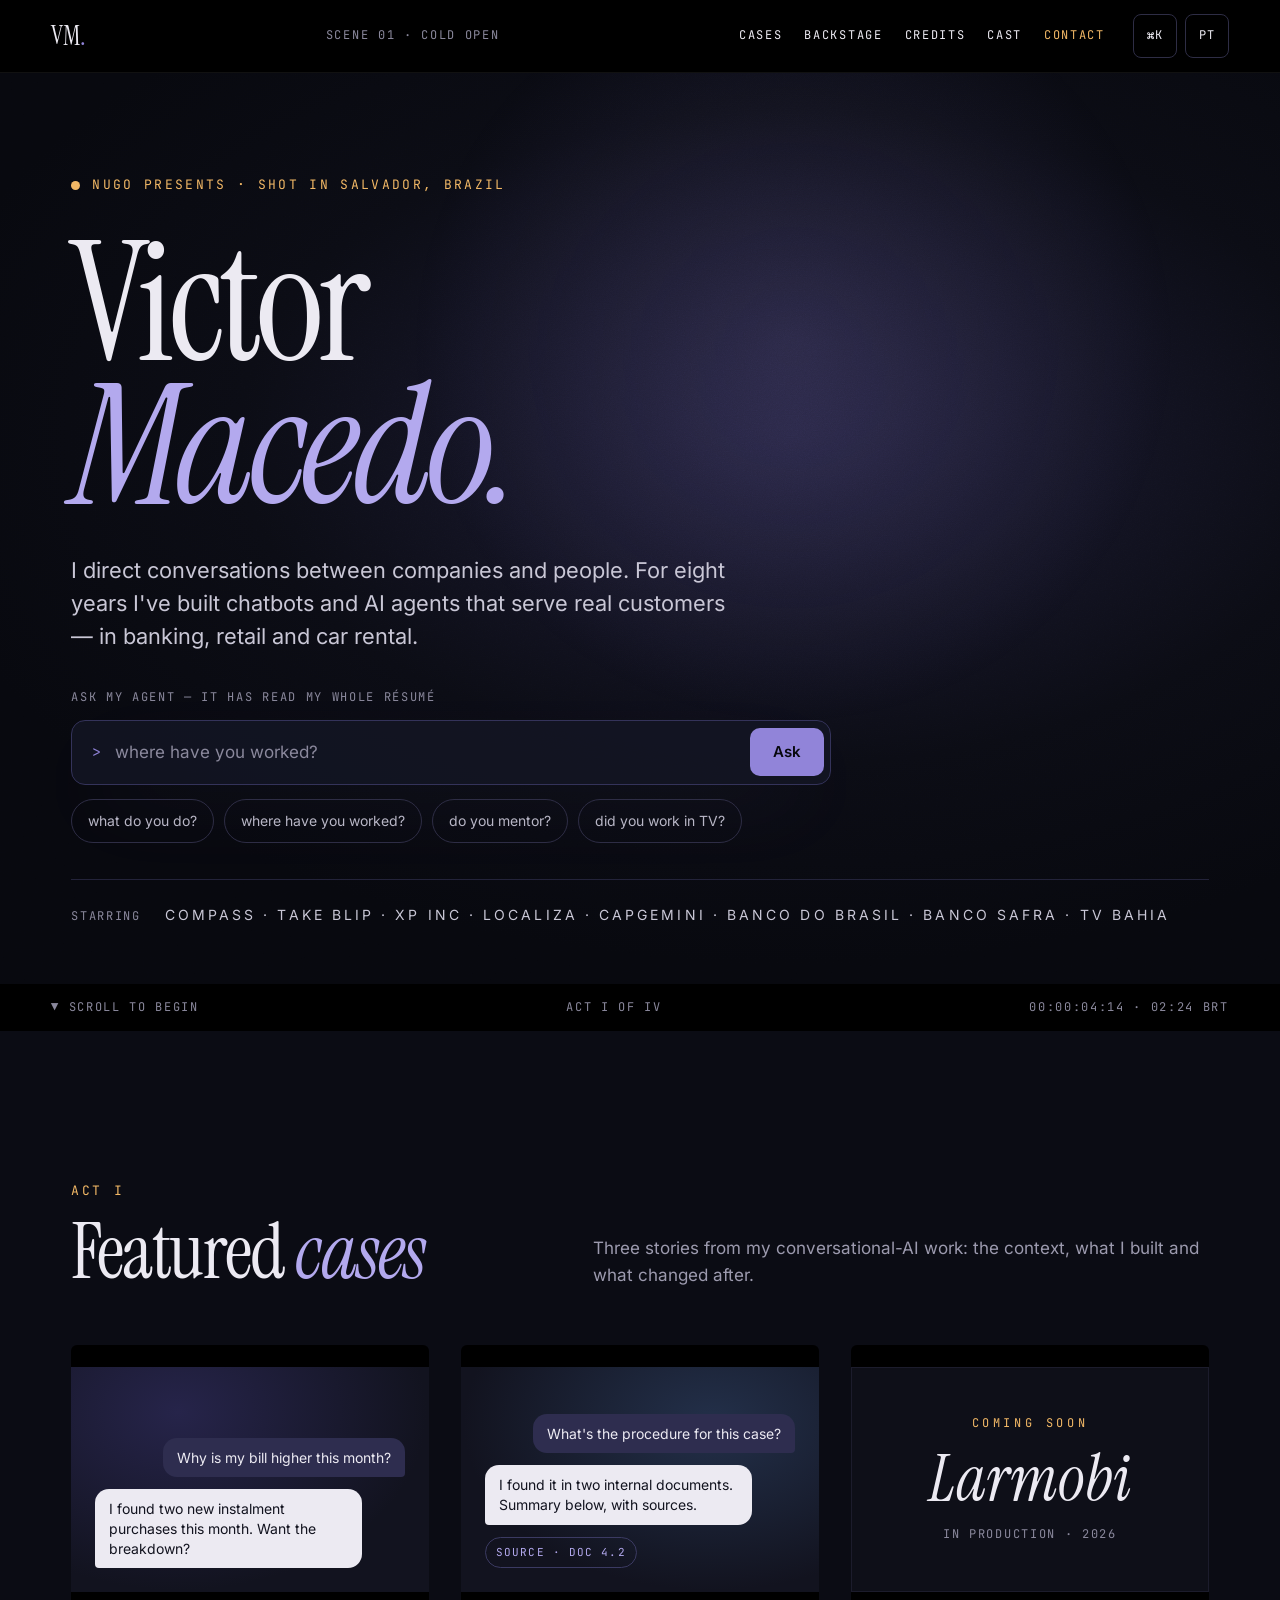
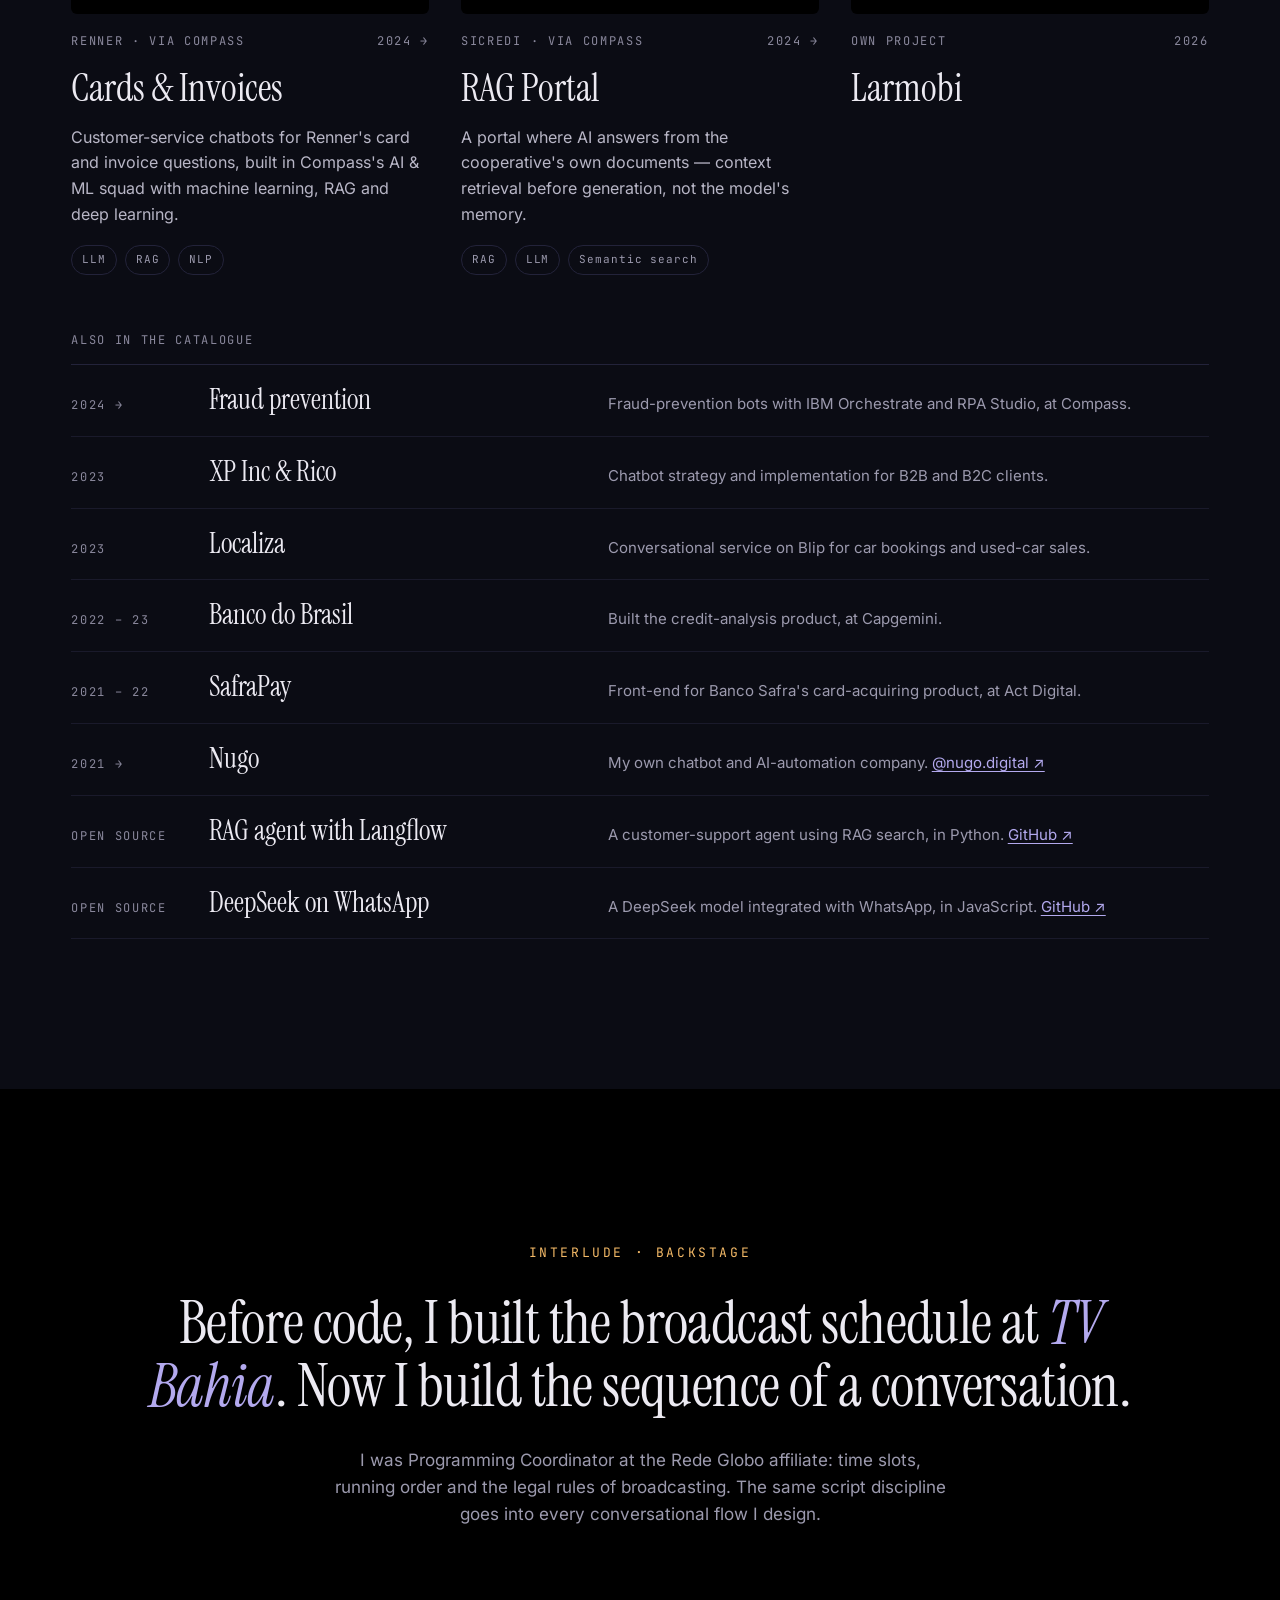
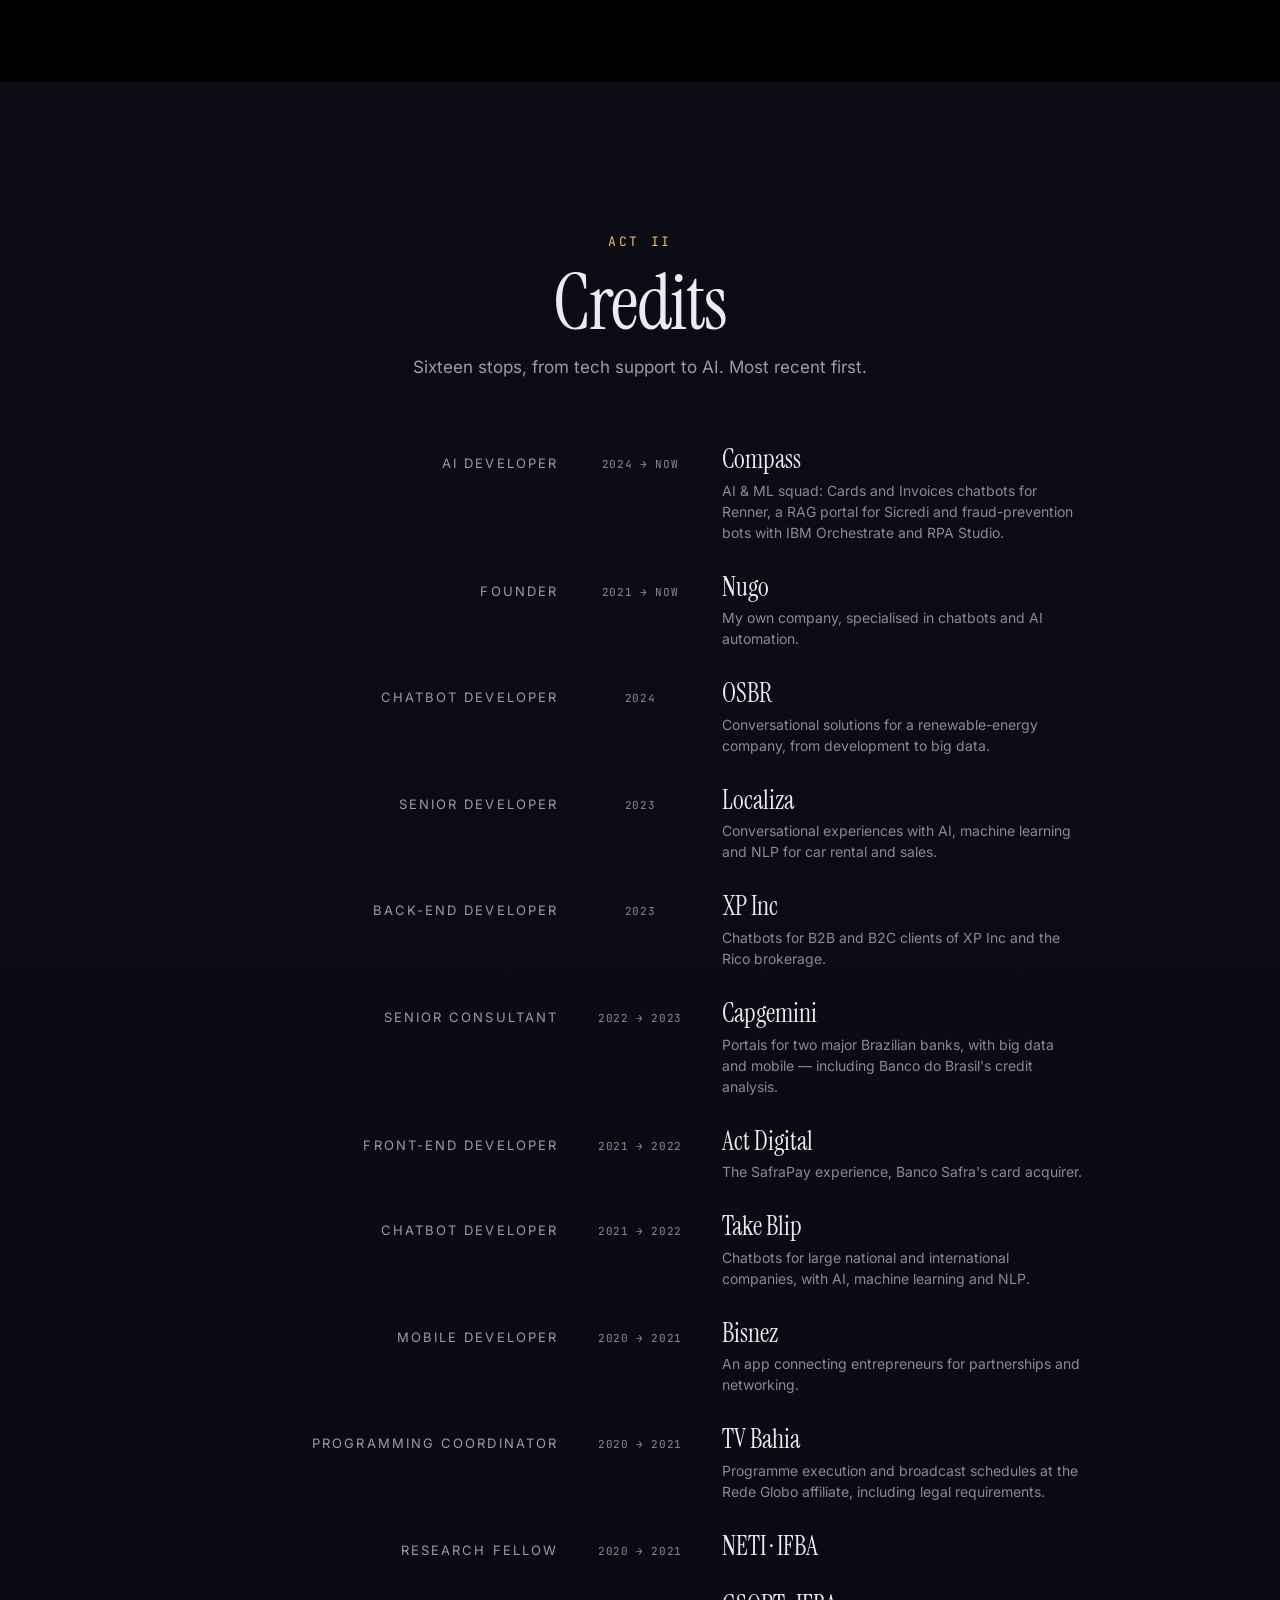
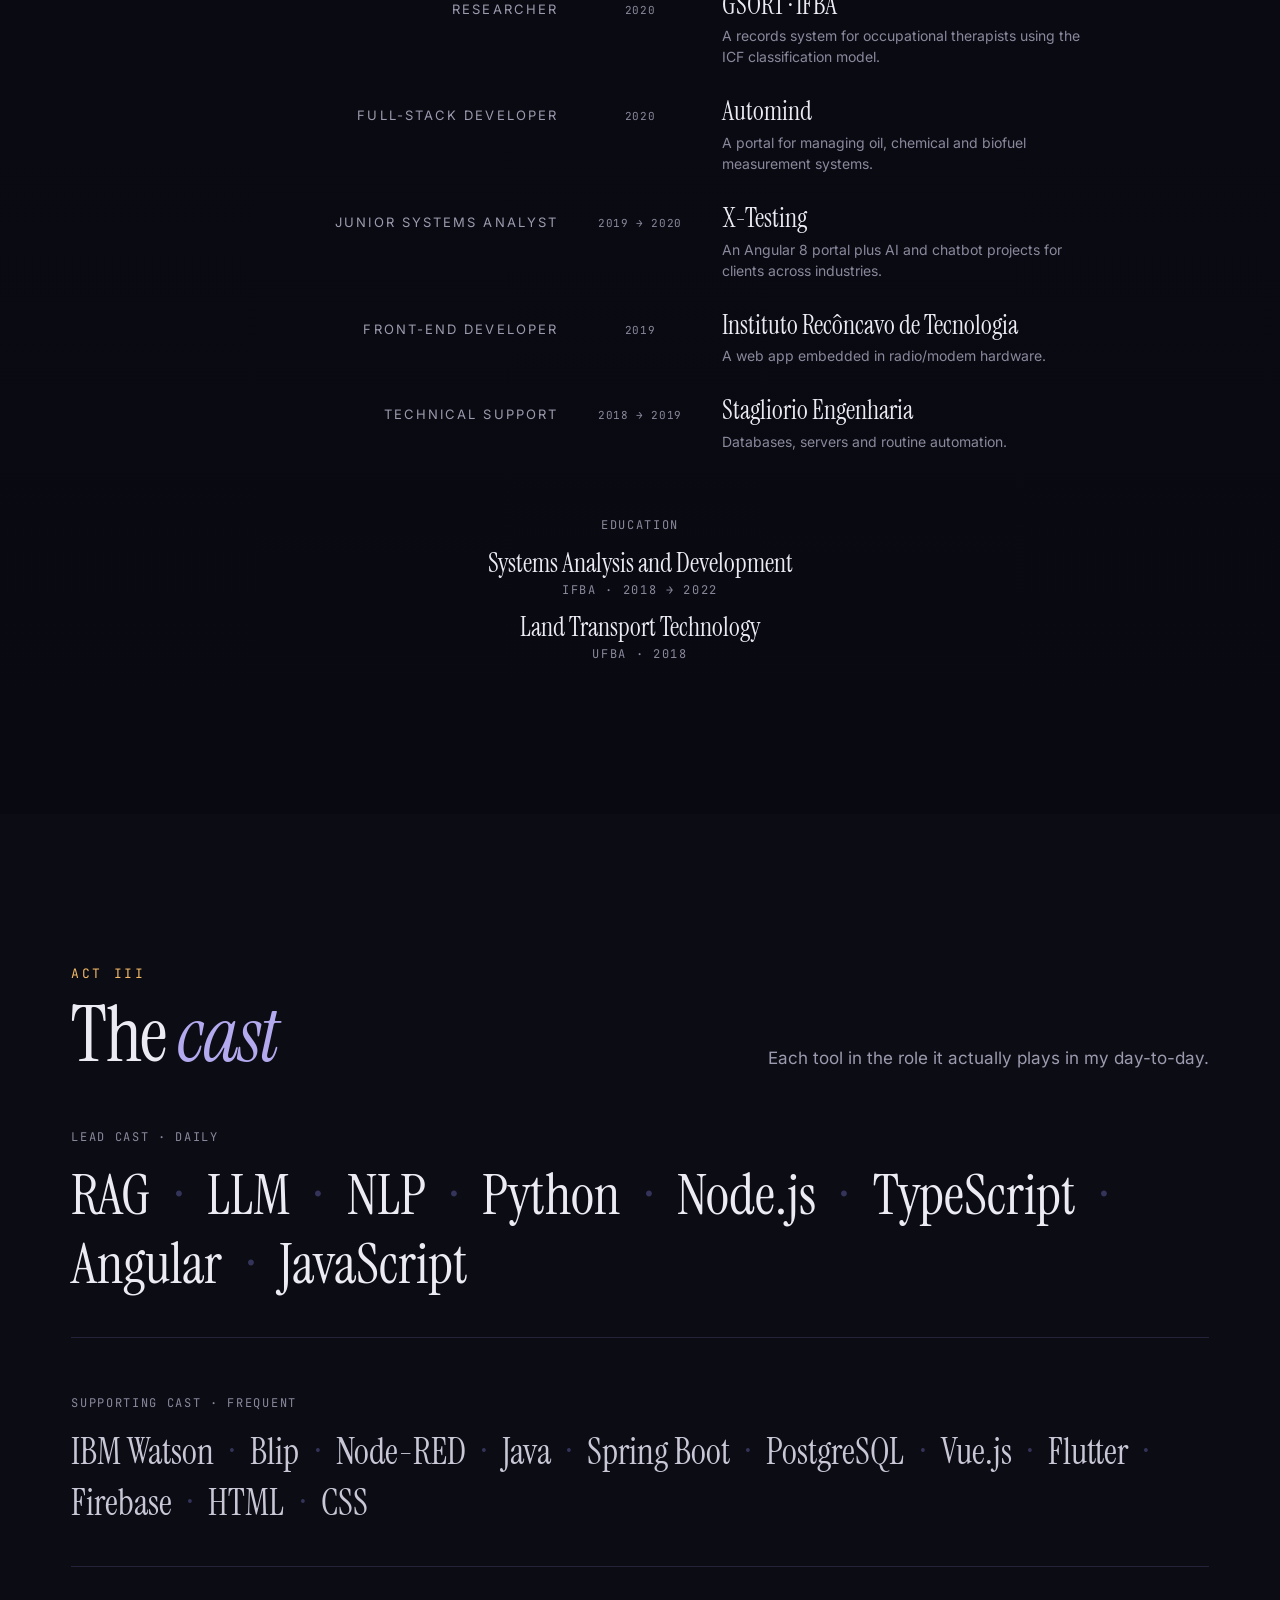
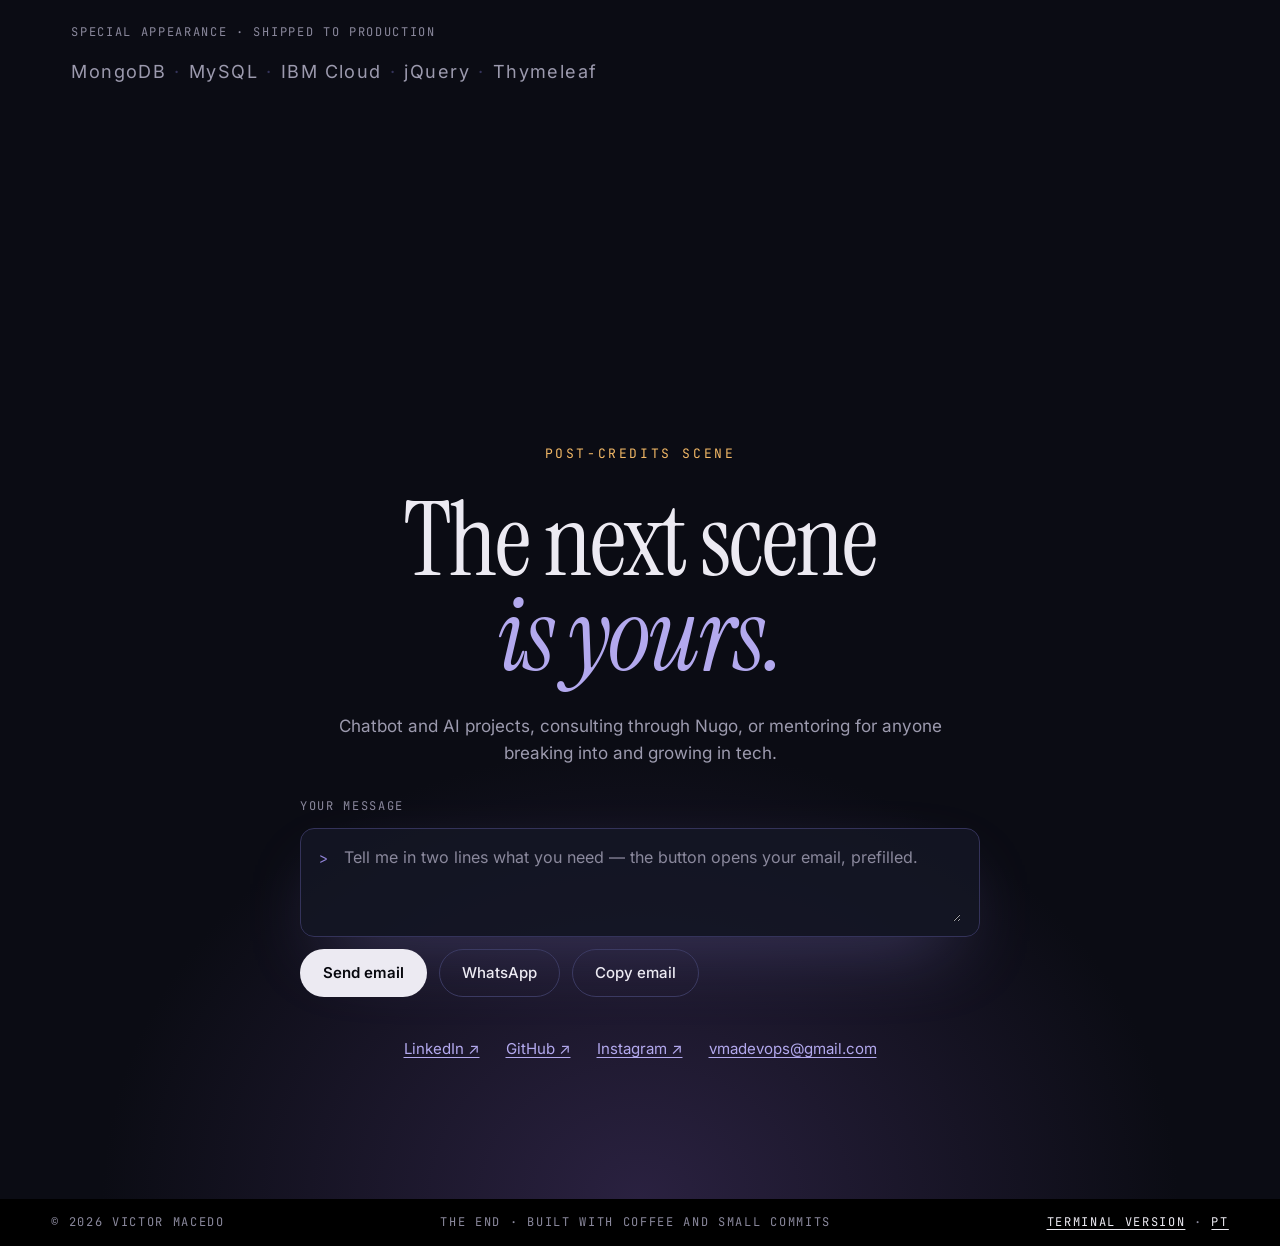
==== en/index.html @ 07b3a402 "Nova versão do site: portfólio cinematográfico PT/EN, agente e modo terminal Substitui o export empa" ====
<!doctype html>
<html lang="en" class="no-js">
<head>
<meta charset="utf-8">
<meta name="viewport" content="width=device-width, initial-scale=1, viewport-fit=cover">
<title>Victor Macedo — Conversational AI Engineer</title>
<meta name="description" content="Victor Macedo has spent eight years building chatbots and AI agents for customer service — Compass, Take Blip, XP Inc, Localiza. Cases, career, stack and contact.">
<meta name="author" content="Victor Macedo">
<meta name="theme-color" content="#0B0C14">
<meta name="color-scheme" content="dark">

<link rel="canonical" href="https://victormdev.github.io/en/">
<link rel="alternate" hreflang="en" href="https://victormdev.github.io/en/">
<link rel="alternate" hreflang="pt-BR" href="https://victormdev.github.io/">
<link rel="alternate" hreflang="x-default" href="https://victormdev.github.io/">
<meta property="og:type" content="website">
<meta property="og:site_name" content="Victor Macedo">
<meta property="og:title" content="Victor Macedo — Conversational AI Engineer">
<meta property="og:description" content="Victor Macedo has spent eight years building chatbots and AI agents for customer service — Compass, Take Blip, XP Inc, Localiza. Cases, career, stack and contact.">
<meta property="og:url" content="https://victormdev.github.io/en/">
<meta property="og:image" content="https://victormdev.github.io/assets/img/og.png">
<meta property="og:image:width" content="1200">
<meta property="og:image:height" content="630">
<meta property="og:image:alt" content="Victor Macedo">
<meta property="og:locale" content="en_US">
<meta name="twitter:card" content="summary_large_image">
<meta name="twitter:title" content="Victor Macedo — Conversational AI Engineer">
<meta name="twitter:description" content="Victor Macedo has spent eight years building chatbots and AI agents for customer service — Compass, Take Blip, XP Inc, Localiza. Cases, career, stack and contact.">
<meta name="twitter:image" content="https://victormdev.github.io/assets/img/og.png">
<link rel="icon" href="/favicon.svg" type="image/svg+xml">
<link rel="apple-touch-icon" href="/assets/img/apple-touch-icon.png">
<link rel="preload" href="/assets/fonts/instrument-serif.woff2" as="font" type="font/woff2" crossorigin>
<link rel="preload" href="/assets/fonts/inter.woff2" as="font" type="font/woff2" crossorigin>
<link rel="stylesheet" href="/assets/css/site.css?v=20261122">
<script>document.documentElement.classList.replace('no-js','js')</script>
<script type="application/ld+json">{"@context": "https://schema.org", "@type": "Person", "name": "Victor Macedo", "url": "https://victormdev.github.io", "image": "https://victormdev.github.io/assets/img/og.png", "email": "mailto:vmadevops@gmail.com", "jobTitle": "AI Developer", "worksFor": {"@type": "Organization", "name": "Compass"}, "founder": {"@type": "Organization", "name": "Nugo"}, "alumniOf": {"@type": "CollegeOrUniversity", "name": "Instituto Federal da Bahia"}, "address": {"@type": "PostalAddress", "addressLocality": "Salvador", "addressRegion": "BA", "addressCountry": "BR"}, "knowsAbout": ["Generative AI", "Conversational AI", "Chatbots", "RAG", "LLM", "NLP", "Python", "Node.js", "TypeScript", "Angular"], "sameAs": ["https://www.linkedin.com/in/vmdev/", "https://github.com/victormdev", "https://instagram.com/victormdev/"]}</script>
</head>
<body>
<a class="skip" href="#conteudo">Skip to content</a>
<div class="progress" aria-hidden="true"><span id="progress"></span></div>
<header class="bar bar--top" id="bar">
  <a class="mark" href="/en/" aria-label="Victor Macedo">VM<span>.</span></a>
  <span class="bar__scene mono" id="scene" aria-hidden="true">Scene 01 · Cold open</span>
  <nav class="bar__nav" aria-label="Sections">
    <a href="#cases" data-nav="cases">Cases</a>
    <a href="#bastidores" data-nav="bastidores">Backstage</a>
    <a href="#creditos" data-nav="creditos">Credits</a>
    <a href="#elenco" data-nav="elenco">Cast</a>
    <a href="#contato" data-nav="contato" class="accent">Contact</a>
  </nav>
  <div class="bar__tools">
    <button type="button" class="kbd" id="open-palette" aria-label="Open search" title="Search (⌘K)" aria-haspopup="dialog"><span class="only-fine">⌘K</span><span class="only-touch">Menu</span></button>
    <a class="kbd" href="/" hreflang="pt-BR" lang="pt-BR" aria-label="Ler em português" data-lang-switch="pt-BR">PT</a>
  </div>
</header>
<main id="conteudo">
<section class="hero" id="top" data-scene="Scene 01 · Cold open">
  <div class="hero__light" id="light" aria-hidden="true"></div>
  <svg class="grain" aria-hidden="true"><filter id="grain"><feTurbulence type="fractalNoise" baseFrequency=".85" numOctaves="2" stitchTiles="stitch"/><feColorMatrix type="saturate" values="0"/></filter><rect width="100%" height="100%" filter="url(#grain)"/></svg>
  <div class="wrap hero__body">
    <p class="kicker mono"><span class="rec" aria-hidden="true"></span>Nugo presents · shot in Salvador, Brazil</p>
    <h1 class="hero__title"><span class="line">Victor</span><span class="line"><em>Macedo.</em></span></h1>
    <p class="hero__logline">I direct conversations between companies and people. For eight years I&#x27;ve built chatbots and AI agents that serve real customers — in banking, retail and car rental.</p>
    <div class="agent">
      <form class="agent__form" id="ask" autocomplete="off">
        <label class="label mono" for="ask-input">Ask my agent — it has read my whole résumé</label>
        <div class="agent__field">
          <span class="prompt mono" aria-hidden="true">&gt;</span>
          <input id="ask-input" name="q" type="text" placeholder="what do you do?" maxlength="200" enterkeyhint="send">
          <button type="submit" class="btn btn--accent">Ask</button>
        </div>
      </form>
      <div class="chips"><button type="button" class="chip" data-ask="what do you do?">what do you do?</button><button type="button" class="chip" data-ask="where have you worked?">where have you worked?</button><button type="button" class="chip" data-ask="do you mentor?">do you mentor?</button><button type="button" class="chip" data-ask="did you work in TV?">did you work in TV?</button></div>
      <div class="agent__answer" id="answer" aria-live="polite" hidden>
        <span class="agent__avatar" aria-hidden="true">VM</span>
        <div><p id="answer-text"></p><p class="agent__source" id="answer-source" hidden></p></div>
      </div>
    </div>
    <p class="billing"><span class="mono">Starring</span> <span class="billing__names">Compass · Take Blip · XP Inc · Localiza · Capgemini · Banco do Brasil · Banco Safra · TV Bahia</span></p>
  </div>
  <div class="bar bar--hero mono" aria-hidden="true">
    <span>▼ Scroll to begin</span><span>Act I of IV</span><span><span id="timecode">00:00:00:00</span> · <span id="clock">--:--</span> BRT</span>
  </div>
</section>
<section class="section wrap" id="cases" data-scene="Act I · Cases" aria-labelledby="cases-title">
  <div class="section__head reveal">
    <div><p class="act mono">Act I</p><h2 id="cases-title" class="display">Featured <em>cases</em></h2></div>
    <p class="lede">Three stories from my conversational-AI work: the context, what I built and what changed after.</p>
  </div>
  <div class="cases"><article class="case reveal" id="case-renner">
  <div class="letterbox"><div class="frame frame--renner"><div class="frame__chat"><span class="bubble bubble--user">Why is my bill higher this month?</span><span class="bubble bubble--bot">I found two new instalment purchases this month. Want the breakdown?</span></div></div></div>
  <p class="meta mono"><span>Renner · via Compass</span><span>2024 →</span></p>
  <h3 class="case__name">Cards &amp; Invoices</h3>
  <p class="case__desc">Customer-service chatbots for Renner&#x27;s card and invoice questions, built in Compass&#x27;s AI &amp; ML squad with machine learning, RAG and deep learning.</p><ul class="tags" aria-label="Stack"><li>LLM</li><li>RAG</li><li>NLP</li></ul>
</article>
<article class="case reveal" id="case-sicredi">
  <div class="letterbox"><div class="frame frame--sicredi"><div class="frame__chat"><span class="bubble bubble--user">What&#x27;s the procedure for this case?</span><span class="bubble bubble--bot">I found it in two internal documents. Summary below, with sources.</span><span class="frame__source mono">Source · doc 4.2</span></div></div></div>
  <p class="meta mono"><span>Sicredi · via Compass</span><span>2024 →</span></p>
  <h3 class="case__name">RAG Portal</h3>
  <p class="case__desc">A portal where AI answers from the cooperative&#x27;s own documents — context retrieval before generation, not the model&#x27;s memory.</p><ul class="tags" aria-label="Stack"><li>RAG</li><li>LLM</li><li>Semantic search</li></ul>
</article>
<article class="case reveal" id="case-larmobi">
  <div class="letterbox"><div class="frame frame--soon"><span class="mono amber">Coming soon</span><span class="frame__title">Larmobi</span><span class="mono dim">In production · 2026</span></div></div>
  <p class="meta mono"><span>Own project</span><span>2026</span></p>
  <h3 class="case__name">Larmobi</h3>
  
</article></div>
  <div class="catalog"><h3 class="label mono">Also in the catalogue</h3><ul><li class="row reveal"><span class="row__year mono">2024 →</span><span class="row__name">Fraud prevention</span><span class="row__desc">Fraud-prevention bots with IBM Orchestrate and RPA Studio, at Compass.</span></li><li class="row reveal"><span class="row__year mono">2023</span><span class="row__name">XP Inc &amp; Rico</span><span class="row__desc">Chatbot strategy and implementation for B2B and B2C clients.</span></li><li class="row reveal"><span class="row__year mono">2023</span><span class="row__name">Localiza</span><span class="row__desc">Conversational service on Blip for car bookings and used-car sales.</span></li><li class="row reveal"><span class="row__year mono">2022 – 23</span><span class="row__name">Banco do Brasil</span><span class="row__desc">Built the credit-analysis product, at Capgemini.</span></li><li class="row reveal"><span class="row__year mono">2021 – 22</span><span class="row__name">SafraPay</span><span class="row__desc">Front-end for Banco Safra&#x27;s card-acquiring product, at Act Digital.</span></li><li class="row reveal"><span class="row__year mono">2021 →</span><span class="row__name">Nugo</span><span class="row__desc">My own chatbot and AI-automation company. <a href="https://www.instagram.com/nugo.digital/" target="_blank" rel="noopener">@nugo.digital ↗</a></span></li><li class="row reveal"><span class="row__year mono">Open source</span><span class="row__name">RAG agent with Langflow</span><span class="row__desc">A customer-support agent using RAG search, in Python. <a href="https://github.com/victormdev/rag-agent-python-langflow" target="_blank" rel="noopener">GitHub ↗</a></span></li><li class="row reveal"><span class="row__year mono">Open source</span><span class="row__name">DeepSeek on WhatsApp</span><span class="row__desc">A DeepSeek model integrated with WhatsApp, in JavaScript. <a href="https://github.com/victormdev/deepseek-whatsapp" target="_blank" rel="noopener">GitHub ↗</a></span></li></ul></div>
</section>
<section class="backstage" id="bastidores" data-scene="Interlude · Backstage" aria-label="Backstage">
  <div class="backstage__inner reveal">
    <p class="act mono">Interlude · Backstage</p>
    <blockquote class="backstage__quote">Before code, I built the broadcast schedule at <em>TV Bahia</em>. Now I build the sequence of a conversation.</blockquote>
    <p class="lede">I was Programming Coordinator at the Rede Globo affiliate: time slots, running order and the legal rules of broadcasting. The same script discipline goes into every conversational flow I design.</p>
  </div>
</section>
<section class="credits" id="creditos" data-scene="Act II · Credits" aria-labelledby="credits-title">
  <div class="credits__inner">
    <div class="center reveal"><p class="act mono">Act II</p><h2 id="credits-title" class="display">Credits</h2><p class="lede">Sixteen stops, from tech support to AI. Most recent first.</p></div>
    <ol class="credits__list"><li class="credit reveal"><span class="credit__role">AI Developer</span><span class="credit__year mono">2024 → now</span><span class="credit__org"><span class="credit__name">Compass</span><span class="credit__desc">AI &amp; ML squad: Cards and Invoices chatbots for Renner, a RAG portal for Sicredi and fraud-prevention bots with IBM Orchestrate and RPA Studio.</span></span></li><li class="credit reveal"><span class="credit__role">Founder</span><span class="credit__year mono">2021 → now</span><span class="credit__org"><span class="credit__name">Nugo</span><span class="credit__desc">My own company, specialised in chatbots and AI automation.</span></span></li><li class="credit reveal"><span class="credit__role">Chatbot Developer</span><span class="credit__year mono">2024</span><span class="credit__org"><span class="credit__name">OSBR</span><span class="credit__desc">Conversational solutions for a renewable-energy company, from development to big data.</span></span></li><li class="credit reveal"><span class="credit__role">Senior Developer</span><span class="credit__year mono">2023</span><span class="credit__org"><span class="credit__name">Localiza</span><span class="credit__desc">Conversational experiences with AI, machine learning and NLP for car rental and sales.</span></span></li><li class="credit reveal"><span class="credit__role">Back-end Developer</span><span class="credit__year mono">2023</span><span class="credit__org"><span class="credit__name">XP Inc</span><span class="credit__desc">Chatbots for B2B and B2C clients of XP Inc and the Rico brokerage.</span></span></li><li class="credit reveal"><span class="credit__role">Senior Consultant</span><span class="credit__year mono">2022 → 2023</span><span class="credit__org"><span class="credit__name">Capgemini</span><span class="credit__desc">Portals for two major Brazilian banks, with big data and mobile — including Banco do Brasil&#x27;s credit analysis.</span></span></li><li class="credit reveal"><span class="credit__role">Front-end Developer</span><span class="credit__year mono">2021 → 2022</span><span class="credit__org"><span class="credit__name">Act Digital</span><span class="credit__desc">The SafraPay experience, Banco Safra&#x27;s card acquirer.</span></span></li><li class="credit reveal"><span class="credit__role">Chatbot Developer</span><span class="credit__year mono">2021 → 2022</span><span class="credit__org"><span class="credit__name">Take Blip</span><span class="credit__desc">Chatbots for large national and international companies, with AI, machine learning and NLP.</span></span></li><li class="credit reveal"><span class="credit__role">Mobile Developer</span><span class="credit__year mono">2020 → 2021</span><span class="credit__org"><span class="credit__name">Bisnez</span><span class="credit__desc">An app connecting entrepreneurs for partnerships and networking.</span></span></li><li class="credit reveal"><span class="credit__role">Programming Coordinator</span><span class="credit__year mono">2020 → 2021</span><span class="credit__org"><span class="credit__name">TV Bahia</span><span class="credit__desc">Programme execution and broadcast schedules at the Rede Globo affiliate, including legal requirements.</span></span></li><li class="credit reveal"><span class="credit__role">Research Fellow</span><span class="credit__year mono">2020 → 2021</span><span class="credit__org"><span class="credit__name">NETI · IFBA</span></span></li><li class="credit reveal"><span class="credit__role">Researcher</span><span class="credit__year mono">2020</span><span class="credit__org"><span class="credit__name">GSORT · IFBA</span><span class="credit__desc">A records system for occupational therapists using the ICF classification model.</span></span></li><li class="credit reveal"><span class="credit__role">Full-stack Developer</span><span class="credit__year mono">2020</span><span class="credit__org"><span class="credit__name">Automind</span><span class="credit__desc">A portal for managing oil, chemical and biofuel measurement systems.</span></span></li><li class="credit reveal"><span class="credit__role">Junior Systems Analyst</span><span class="credit__year mono">2019 → 2020</span><span class="credit__org"><span class="credit__name">X-Testing</span><span class="credit__desc">An Angular 8 portal plus AI and chatbot projects for clients across industries.</span></span></li><li class="credit reveal"><span class="credit__role">Front-end Developer</span><span class="credit__year mono">2019</span><span class="credit__org"><span class="credit__name">Instituto Recôncavo de Tecnologia</span><span class="credit__desc">A web app embedded in radio/modem hardware.</span></span></li><li class="credit reveal"><span class="credit__role">Technical Support</span><span class="credit__year mono">2018 → 2019</span><span class="credit__org"><span class="credit__name">Stagliorio Engenharia</span><span class="credit__desc">Databases, servers and routine automation.</span></span></li></ol>
    <div class="center education reveal"><p class="label mono">Education</p><ul><li><span class="credit__name">Systems Analysis and Development</span><span class="mono dim">IFBA · 2018 → 2022</span></li><li><span class="credit__name">Land Transport Technology</span><span class="mono dim">UFBA · 2018</span></li></ul></div>
  </div>
</section>
<section class="section wrap" id="elenco" data-scene="Act III · Cast" aria-labelledby="cast-title">
  <div class="section__head reveal"><div><p class="act mono">Act III</p><h2 id="cast-title" class="display">The <em>cast</em></h2></div><p class="lede">Each tool in the role it actually plays in my day-to-day.</p></div>
  <div class="tier tier--1 reveal"><h3 class="label mono">Lead cast · daily</h3><ul><li>RAG</li><li>LLM</li><li>NLP</li><li>Python</li><li>Node.js</li><li>TypeScript</li><li>Angular</li><li>JavaScript</li></ul></div><div class="tier tier--2 reveal"><h3 class="label mono">Supporting cast · frequent</h3><ul><li>IBM Watson</li><li>Blip</li><li>Node-RED</li><li>Java</li><li>Spring Boot</li><li>PostgreSQL</li><li>Vue.js</li><li>Flutter</li><li>Firebase</li><li>HTML</li><li>CSS</li></ul></div><div class="tier tier--3 reveal"><h3 class="label mono">Special appearance · shipped to production</h3><ul><li>MongoDB</li><li>MySQL</li><li>IBM Cloud</li><li>jQuery</li><li>Thymeleaf</li></ul></div>
</section>
<section class="contact" id="contato" data-scene="Post-credits scene" aria-labelledby="contact-title">
  <div class="contact__inner reveal">
    <p class="act mono">Post-credits scene</p>
    <h2 id="contact-title" class="display display--xl">The next scene<br><em>is yours.</em></h2>
    <p class="lede">Chatbot and AI projects, consulting through Nugo, or mentoring for anyone breaking into and growing in tech.</p>
    <form class="message" id="message" data-subject="Hello from your portfolio" data-greeting="Hi Victor! I found you through your portfolio.">
      <label class="label mono" for="message-text">Your message</label>
      <div class="message__field"><span class="prompt mono" aria-hidden="true">&gt;</span><textarea id="message-text" rows="3" placeholder="Tell me in two lines what you need — the button opens your email, prefilled."></textarea></div>
      <div class="actions">
        <button type="submit" class="btn btn--light">Send email</button>
        <a class="btn btn--ghost" id="whatsapp" href="https://wa.me/5571992068839" target="_blank" rel="noopener">WhatsApp</a>
        <button type="button" class="btn btn--ghost" data-copy-email>Copy email</button>
      </div>
    </form>
    <ul class="socials">
      <li><a href="https://www.linkedin.com/in/vmdev/" target="_blank" rel="noopener me">LinkedIn ↗</a></li>
      <li><a href="https://github.com/victormdev" target="_blank" rel="noopener me">GitHub ↗</a></li>
      <li><a href="https://instagram.com/victormdev/" target="_blank" rel="noopener me">Instagram ↗</a></li>
      <li><a href="mailto:vmadevops@gmail.com">vmadevops@gmail.com</a></li>
    </ul>
  </div>
</section>
</main>
<footer class="bar bar--bottom mono">
  <span>© 2026 Victor Macedo</span>
  <span>The end · built with coffee and small commits</span>
  <span class="bar__links"><a href="/terminal/">Terminal version</a> · <a href="/" hreflang="pt-BR" data-lang-switch="pt-BR">PT</a></span>
</footer>
<dialog class="palette" id="palette" aria-label="Search">
  <div class="palette__field"><span class="mono accent" aria-hidden="true">⌘</span><input id="palette-input" type="text" role="combobox" aria-expanded="true" aria-controls="palette-list" aria-autocomplete="list" placeholder="search sections, cases, actions…" autocomplete="off"><button type="button" class="kbd" id="palette-close" aria-label="Close">ESC</button></div>
  <ul class="palette__list" id="palette-list" role="listbox"></ul>
</dialog>
<div class="toast" id="toast" role="status" aria-live="polite"></div>
<script type="application/json" id="vm-data">{"lang": "en", "path": "/en/", "otherPath": "/", "email": "vmadevops@gmail.com", "whatsapp": "5571992068839", "endpoint": "", "placeholders": ["what do you do?", "where have you worked?", "do you mentor?", "what is Nugo?", "did you work in TV?"], "agent": {"fallback": "I couldn't find that in my material. Try asking about a project, a company, the stack or how to reach me — or press ⌘K to jump anywhere on the site.", "sourceLabel": "Source", "seeAlso": "See also", "intro": "Hi! I'm Victor's agent. I answer from his résumé and always show the source.", "busy": "searching…"}, "palette": {"title": "Search", "placeholder": "search sections, cases, actions…", "empty": "Nothing found.", "groups": {"sec": "section", "case": "case", "act": "action"}, "actions": {"copy": "Copy email", "lang": "Ler em português", "terminal": "Open terminal version", "top": "Back to top", "whatsapp": "Open WhatsApp"}, "close": "Close"}, "contact": {"copied": "Email copied"}, "sections": [{"id": "top", "label": "Victor Macedo"}, {"id": "cases", "label": "Cases"}, {"id": "bastidores", "label": "Backstage"}, {"id": "creditos", "label": "Credits"}, {"id": "elenco", "label": "Cast"}, {"id": "contato", "label": "Contact"}], "cases": [{"id": "renner", "label": "Cards & Invoices · Renner · via Compass"}, {"id": "sicredi", "label": "RAG Portal · Sicredi · via Compass"}, {"id": "larmobi", "label": "Larmobi · Own project"}], "kb": [{"title": "Who Victor is", "section": "top", "keywords": "who are you about intro profile specialist summary do work role", "text": "Victor Macedo is a conversational-AI engineer based in Salvador, Brazil. For eight years he has built chatbots and AI agents for customer service — currently in Compass's AI & ML squad, previously at Take Blip, XP Inc and Localiza. He works end to end: front-end, back-end, mobile, data and AI."}, {"title": "Mentoring and consulting", "section": "contato", "keywords": "mentor mentoring mentorship consulting teach career break into help guidance freelance", "text": "Yes — Victor mentors and consults for people who want to break into and stand out in tech, and takes freelance work when he has time. Contact is in the post-credits scene at the bottom of the page."}, {"title": "Contact", "section": "contato", "keywords": "contact reach email whatsapp linkedin hire message phone talk", "text": "The quickest routes are WhatsApp or email (vmadevops@gmail.com). You can also type in the message box at the bottom — the button opens your email, prefilled."}, {"title": "Where he has worked", "section": "creditos", "keywords": "where worked companies experience career jobs employers clients", "text": "Compass, Take Blip, XP Inc, Localiza, Capgemini (Banco do Brasil), Act Digital (Banco Safra), OSBR — and before that TV Bahia, IFBA and others. Sixteen stops in the Credits section."}, {"title": "Nugo", "section": "cases", "keywords": "nugo company founder startup own business", "text": "Nugo is Victor's company, founded in 2021, specialised in chatbots and AI automation. On Instagram (@nugo.digital) he also shares takes on the market."}, {"title": "TV Bahia", "section": "bastidores", "keywords": "tv television broadcast globo bahia programming outside tech before", "text": "Victor was Programming Coordinator at TV Bahia, a Rede Globo affiliate: he built the schedule, the running order and handled broadcasting's legal requirements."}, {"title": "Larmobi", "section": "cases", "keywords": "larmobi project new current building", "text": "Larmobi is the own project Victor is building now, in 2026. Details coming soon."}, {"title": "Stack", "section": "elenco", "keywords": "stack technologies tools languages use know skills", "text": "Daily: RAG, LLM, NLP, Python, Node.js, TypeScript, Angular and JavaScript. Frequently: IBM Watson, Blip, Node-RED, Java, Spring Boot, PostgreSQL, Vue.js and Flutter."}, {"title": "Education", "section": "creditos", "keywords": "education degree college university studied course ifba", "text": "Victor holds a degree in Systems Analysis and Development from IFBA (2018–2022)."}, {"title": "Cards & Invoices", "section": "case-renner", "keywords": "Renner · via Compass LLM RAG NLP", "text": "Customer-service chatbots for Renner's card and invoice questions, built in Compass's AI & ML squad with machine learning, RAG and deep learning."}, {"title": "RAG Portal", "section": "case-sicredi", "keywords": "Sicredi · via Compass RAG LLM Semantic search", "text": "A portal where AI answers from the cooperative's own documents — context retrieval before generation, not the model's memory."}, {"title": "Fraud prevention", "section": "cases", "keywords": "2024 →", "text": "Fraud prevention (2024 →): Fraud-prevention bots with IBM Orchestrate and RPA Studio, at Compass."}, {"title": "XP Inc & Rico", "section": "cases", "keywords": "2023", "text": "XP Inc & Rico (2023): Chatbot strategy and implementation for B2B and B2C clients."}, {"title": "Localiza", "section": "cases", "keywords": "2023", "text": "Localiza (2023): Conversational service on Blip for car bookings and used-car sales."}, {"title": "Banco do Brasil", "section": "cases", "keywords": "2022 – 23", "text": "Banco do Brasil (2022 – 23): Built the credit-analysis product, at Capgemini."}, {"title": "SafraPay", "section": "cases", "keywords": "2021 – 22", "text": "SafraPay (2021 – 22): Front-end for Banco Safra's card-acquiring product, at Act Digital."}, {"title": "Nugo", "section": "cases", "keywords": "2021 →", "text": "Nugo (2021 →): My own chatbot and AI-automation company."}, {"title": "RAG agent with Langflow", "section": "cases", "keywords": "Open source", "text": "RAG agent with Langflow (Open source): A customer-support agent using RAG search, in Python."}, {"title": "DeepSeek on WhatsApp", "section": "cases", "keywords": "Open source", "text": "DeepSeek on WhatsApp (Open source): A DeepSeek model integrated with WhatsApp, in JavaScript."}, {"title": "Compass", "section": "creditos", "keywords": "AI Developer 2024 → now", "text": "Compass — AI Developer (2024 → now). AI & ML squad: Cards and Invoices chatbots for Renner, a RAG portal for Sicredi and fraud-prevention bots with IBM Orchestrate and RPA Studio."}, {"title": "Nugo", "section": "creditos", "keywords": "Founder 2021 → now", "text": "Nugo — Founder (2021 → now). My own company, specialised in chatbots and AI automation."}, {"title": "OSBR", "section": "creditos", "keywords": "Chatbot Developer 2024", "text": "OSBR — Chatbot Developer (2024). Conversational solutions for a renewable-energy company, from development to big data."}, {"title": "Localiza", "section": "creditos", "keywords": "Senior Developer 2023", "text": "Localiza — Senior Developer (2023). Conversational experiences with AI, machine learning and NLP for car rental and sales."}, {"title": "XP Inc", "section": "creditos", "keywords": "Back-end Developer 2023", "text": "XP Inc — Back-end Developer (2023). Chatbots for B2B and B2C clients of XP Inc and the Rico brokerage."}, {"title": "Capgemini", "section": "creditos", "keywords": "Senior Consultant 2022 → 2023", "text": "Capgemini — Senior Consultant (2022 → 2023). Portals for two major Brazilian banks, with big data and mobile — including Banco do Brasil's credit analysis."}, {"title": "Act Digital", "section": "creditos", "keywords": "Front-end Developer 2021 → 2022", "text": "Act Digital — Front-end Developer (2021 → 2022). The SafraPay experience, Banco Safra's card acquirer."}, {"title": "Take Blip", "section": "creditos", "keywords": "Chatbot Developer 2021 → 2022", "text": "Take Blip — Chatbot Developer (2021 → 2022). Chatbots for large national and international companies, with AI, machine learning and NLP."}, {"title": "Bisnez", "section": "creditos", "keywords": "Mobile Developer 2020 → 2021", "text": "Bisnez — Mobile Developer (2020 → 2021). An app connecting entrepreneurs for partnerships and networking."}, {"title": "TV Bahia", "section": "creditos", "keywords": "Programming Coordinator 2020 → 2021", "text": "TV Bahia — Programming Coordinator (2020 → 2021). Programme execution and broadcast schedules at the Rede Globo affiliate, including legal requirements."}, {"title": "GSORT · IFBA", "section": "creditos", "keywords": "Researcher 2020", "text": "GSORT · IFBA — Researcher (2020). A records system for occupational therapists using the ICF classification model."}, {"title": "Automind", "section": "creditos", "keywords": "Full-stack Developer 2020", "text": "Automind — Full-stack Developer (2020). A portal for managing oil, chemical and biofuel measurement systems."}, {"title": "X-Testing", "section": "creditos", "keywords": "Junior Systems Analyst 2019 → 2020", "text": "X-Testing — Junior Systems Analyst (2019 → 2020). An Angular 8 portal plus AI and chatbot projects for clients across industries."}, {"title": "Instituto Recôncavo de Tecnologia", "section": "creditos", "keywords": "Front-end Developer 2019", "text": "Instituto Recôncavo de Tecnologia — Front-end Developer (2019). A web app embedded in radio/modem hardware."}, {"title": "Stagliorio Engenharia", "section": "creditos", "keywords": "Technical Support 2018 → 2019", "text": "Stagliorio Engenharia — Technical Support (2018 → 2019). Databases, servers and routine automation."}]}</script>
<script src="/assets/js/agent.js?v=20261122" defer></script>
<script src="/assets/js/site.js?v=20261122" defer></script>
</body>
</html>
---- assets/css/site.css ----
/* Victor Macedo — cinematic portfolio. Palette from the original Nocturne system, plus projector amber. */
@font-face{font-family:"Instrument Serif";src:url("/assets/fonts/instrument-serif.woff2") format("woff2");font-weight:400;font-style:normal;font-display:swap}
@font-face{font-family:"Instrument Serif";src:url("/assets/fonts/instrument-serif-italic.woff2") format("woff2");font-weight:400;font-style:italic;font-display:swap}
@font-face{font-family:"Inter";src:url("/assets/fonts/inter.woff2") format("woff2");font-weight:400 600;font-style:normal;font-display:swap}
@font-face{font-family:"JetBrains Mono";src:url("/assets/fonts/jetbrains-mono.woff2") format("woff2");font-weight:400 500;font-style:normal;font-display:swap}

:root{
  --ink:#07080E; --bg:#0B0C14; --surface:#141625; --line:#23233A; --line-2:#34335A;
  --text:#ECEAF2; --text-2:#C9C7D6; --muted:#9C9AAE; --dim:#8A889C;
  --accent:#9184D9; --accent-2:#B3A9EE; --accent-3:#D6D0F7; --amber:#F2B866;
  --serif:"Instrument Serif", "Times New Roman", serif;
  --sans:"Inter", system-ui, -apple-system, "Segoe UI", sans-serif;
  --mono:"JetBrains Mono", ui-monospace, SFMono-Regular, Menlo, monospace;
  --pad:clamp(20px, 4vw, 56px);
  --ease:cubic-bezier(.2,.7,.1,1);
}
*,*::before,*::after{box-sizing:border-box}
html{scroll-behavior:smooth;scroll-padding-top:72px;-webkit-text-size-adjust:100%}
body{margin:0;background:var(--bg);color:var(--text);font:400 17px/1.6 var(--sans);-webkit-font-smoothing:antialiased;text-rendering:optimizeLegibility;overflow-x:hidden}
img,svg{display:block;max-width:100%}
a{color:var(--accent-2);text-underline-offset:3px}
a:hover{color:var(--accent-3)}
:focus-visible{outline:2px solid var(--amber);outline-offset:3px;border-radius:4px}
::selection{background:var(--accent);color:var(--ink)}
button,input,textarea{font:inherit;color:inherit}
em{font-style:italic;color:var(--accent-2)}
ul,ol{list-style:none;margin:0;padding:0}
h1,h2,h3,p,blockquote{margin:0}

.mono{font-family:var(--mono);font-size:12px;letter-spacing:.14em;text-transform:uppercase}
.accent{color:var(--accent-2)}
.amber{color:var(--amber)}
.dim{color:var(--dim)}
.wrap{width:100%;max-width:1240px;margin:0 auto;padding-inline:var(--pad)}
.center{text-align:center;display:flex;flex-direction:column;align-items:center;gap:14px}
.label{color:var(--dim);font-weight:400}
.act{color:var(--amber);font-size:13px;letter-spacing:.2em}
.lede{font-size:17px;line-height:1.6;color:var(--muted);max-width:56ch}
.display{font:400 clamp(52px,6vw,88px)/.95 var(--serif);letter-spacing:-.02em}
.display--xl{font-size:clamp(56px,8vw,120px);line-height:.92}

.skip{position:absolute;left:12px;top:-60px;z-index:100;background:var(--amber);color:var(--ink);padding:10px 14px;border-radius:8px;font-weight:600;text-decoration:none}
.skip:focus{top:12px}

/* Progress */
.progress{position:fixed;inset:0 0 auto 0;height:2px;z-index:60;pointer-events:none}
.progress span{display:block;height:100%;width:100%;background:var(--amber);transform-origin:0 50%;transform:scaleX(0)}

/* Letterbox bars */
.bar{background:#000;color:var(--dim);display:flex;flex-wrap:wrap;align-items:center;justify-content:space-between;gap:10px 28px;padding:14px var(--pad)}
.bar--top{position:sticky;top:0;z-index:50;min-height:64px;border-bottom:1px solid #111}
.bar__scene{flex:1;text-align:center;min-width:0;white-space:nowrap;overflow:hidden;text-overflow:ellipsis;transition:opacity .4s}
.bar__nav{display:flex;gap:2px 22px;font-family:var(--mono);font-size:12px;letter-spacing:.14em;text-transform:uppercase}
.bar__nav a{color:var(--text);text-decoration:none;padding:12px 0;position:relative}
.bar__nav a.accent{color:var(--amber)}
.bar__nav a[aria-current="true"]::after{content:"";position:absolute;left:0;right:0;bottom:6px;height:1px;background:currentColor}
.bar__tools{display:flex;gap:8px}
.mark{font:400 26px/1 var(--serif);color:var(--text);text-decoration:none;letter-spacing:0}
.mark span{color:var(--accent)}
.kbd{display:inline-flex;align-items:center;justify-content:center;min-width:44px;min-height:44px;padding:0 12px;border:1px solid #2E2D45;border-radius:8px;background:transparent;font-family:var(--mono);font-size:12px;letter-spacing:.1em;color:var(--text);text-decoration:none;cursor:pointer;transition:border-color .2s,color .2s}
.kbd:hover{border-color:var(--accent);color:var(--accent-3)}
.bar--bottom{font-size:12px}
.bar__links a{color:var(--text)}

.only-touch{display:none}
@media (pointer:coarse),(max-width:900px){.only-fine{display:none}.only-touch{display:inline}}

/* Hero */
.hero{position:relative;min-height:calc(100svh - 64px);display:flex;flex-direction:column;overflow:hidden;
  background:radial-gradient(ellipse 70% 55% at 62% 38%,#1E1D36 0%,var(--bg) 62%,var(--ink) 100%)}
.hero__light{position:absolute;left:0;top:0;width:900px;height:900px;margin:-450px 0 0 -450px;border-radius:50%;pointer-events:none;
  background:radial-gradient(circle,rgba(145,132,217,.16) 0%,rgba(145,132,217,0) 60%);transform:translate3d(62vw,30vh,0);transition:transform 1.2s var(--ease)}
.grain{position:absolute;inset:0;width:100%;height:100%;pointer-events:none;mix-blend-mode:overlay;opacity:.22;animation:flicker 5s ease-in-out infinite}
.hero__body{position:relative;z-index:2;flex:1;display:flex;flex-direction:column;justify-content:center;gap:36px;padding-block:clamp(48px,8vw,104px) 56px}
.kicker{display:flex;align-items:center;gap:12px;color:var(--amber);font-size:13px;letter-spacing:.18em}
.rec{width:9px;height:9px;border-radius:50%;background:var(--amber);animation:blink 1.1s steps(1) infinite}
.hero__title{font:400 clamp(86px,13vw,196px)/.86 var(--serif);letter-spacing:-.035em}
.hero__title .line{display:block}
.hero__logline{max-width:680px;font-size:clamp(18px,1.7vw,23px);line-height:1.5;color:var(--text-2)}
.billing{display:flex;flex-wrap:wrap;gap:8px 24px;align-items:baseline;padding-top:22px;border-top:1px solid var(--line)}
.billing .mono{color:var(--dim)}
.billing__names{font-size:14px;letter-spacing:.22em;text-transform:uppercase;color:var(--text-2);line-height:1.9}
.bar--hero{position:relative;z-index:2;font-size:12px}

.js .hero__title .line,.js .hero__logline,.js .kicker,.js .agent,.js .billing{animation:rise 1.4s var(--ease) both}
.js .hero__title .line:nth-child(2){animation-delay:.12s}
.js .hero__logline{animation-delay:.35s}
.js .agent{animation-delay:.55s}
.js .billing{animation-delay:.75s}

/* Agent */
.agent{max-width:760px;display:flex;flex-direction:column;gap:14px}
.agent__form{display:flex;flex-direction:column;gap:12px}
.agent__field,.message__field{display:flex;align-items:center;gap:14px;background:rgba(20,22,37,.82);border:1px solid var(--line-2);border-radius:14px;padding:6px 6px 6px 20px;box-shadow:0 30px 80px -30px rgba(145,132,217,.45);transition:border-color .2s}
.agent__field:focus-within,.message__field:focus-within{border-color:var(--accent)}
.agent__field input{flex:1;min-width:0;background:transparent;border:0;outline:none;font-size:17px;padding:12px 0}
.agent__field input::placeholder,textarea::placeholder{color:var(--dim)}
.prompt{color:var(--accent);font-size:15px;letter-spacing:0}
.chips{display:flex;flex-wrap:wrap;gap:10px}
.chip{min-height:44px;padding:0 16px;border-radius:999px;border:1px solid #2E2D45;background:transparent;color:#B8B6C6;font-size:14px;cursor:pointer;transition:all .2s}
.chip:hover,.chip[aria-pressed="true"]{border-color:var(--accent);background:rgba(145,132,217,.16);color:var(--accent-3)}
.agent__answer{display:flex;gap:14px;align-items:flex-start;background:rgba(11,12,20,.72);border:1px solid var(--line);border-radius:12px;padding:16px 18px}
.agent__answer[hidden]{display:none}
.agent__avatar{flex:none;font:400 20px/1.2 var(--serif);color:var(--accent-2)}
#answer-text{font-size:16px;line-height:1.6;color:#D9D7E4}
#answer-text.typing::after{content:"";display:inline-block;width:8px;height:17px;margin-left:3px;vertical-align:-2px;background:var(--accent-2);animation:blink 1.1s steps(1) infinite}
.agent__source{margin-top:10px;display:flex;flex-wrap:wrap;gap:8px}
.agent__source[hidden]{display:none}
.agent__source a{font-family:var(--mono);font-size:11px;letter-spacing:.1em;text-transform:uppercase;color:var(--accent-2);border:1px solid #3B3A62;border-radius:999px;padding:6px 10px;text-decoration:none}
.agent__source a:hover{border-color:var(--accent-2)}

.btn{display:inline-flex;align-items:center;justify-content:center;min-height:48px;padding:0 22px;border-radius:999px;border:1px solid transparent;font-weight:500;font-size:15px;text-decoration:none;cursor:pointer;transition:background .2s,border-color .2s,color .2s,transform .2s}
.btn:active{transform:scale(.98)}
.btn--accent{border-radius:10px;background:var(--accent);color:var(--ink);font-weight:600}
.btn--accent:hover{background:var(--accent-2);color:var(--ink)}
.btn--light{background:var(--text);color:var(--ink);font-weight:600}
.btn--light:hover{background:#fff;color:var(--ink)}
.btn--ghost{border-color:#3B3A62;color:var(--text);background:transparent}
.btn--ghost:hover{border-color:var(--accent-2);color:var(--text)}

/* Sections */
.section{padding-block:clamp(96px,12vw,150px);display:flex;flex-direction:column;gap:56px}
.section__head{display:flex;flex-wrap:wrap;gap:20px 48px;align-items:flex-end;justify-content:space-between}
.section__head>div{display:flex;flex-direction:column;gap:14px}

/* Cases */
.cases{display:grid;grid-template-columns:repeat(auto-fit,minmax(min(100%,330px),1fr));gap:40px 32px}
.case{display:flex;flex-direction:column;gap:18px}
.letterbox{aspect-ratio:4/3;background:#000;padding:6% 0;border-radius:6px;display:flex;overflow:hidden}
.frame{flex:1;display:flex;transition:transform 1.2s var(--ease)}
.case:hover .frame{transform:scale(1.035)}
.frame--renner{background:radial-gradient(ellipse at 30% 20%,#26244A,#12131F 70%)}
.frame--sicredi{background:radial-gradient(ellipse at 70% 25%,#23304A,#12131F 70%)}
.frame__chat{flex:1;padding:24px;display:flex;flex-direction:column;justify-content:flex-end;gap:12px}
.bubble{max-width:86%;padding:10px 14px;font-size:14px;line-height:1.4;border-radius:14px}
.bubble--user{align-self:flex-end;background:#2E2D4F;border-bottom-right-radius:4px}
.bubble--bot{align-self:flex-start;background:var(--text);color:#12131F;border-bottom-left-radius:4px}
.frame__source{align-self:flex-start;font-size:11px;letter-spacing:.1em;color:var(--accent-2);border:1px solid #3B3A62;border-radius:999px;padding:6px 10px}
.frame--soon{background:#0E0F18;border:1px solid #1C1C2C;flex-direction:column;align-items:center;justify-content:center;gap:14px;text-align:center}
.frame--soon .amber{letter-spacing:.3em}
.frame__title{font:italic 400 clamp(48px,5vw,64px)/1 var(--serif)}
.meta{display:flex;justify-content:space-between;gap:12px;color:var(--dim)}
.case__name{font:400 38px/1 var(--serif);display:flex;gap:12px;align-items:baseline}
.case__link{font-size:24px;text-decoration:none}
.case__desc{font-size:16px;line-height:1.6;color:#B8B6C6}
.case__result{font-size:16px;color:var(--amber)}
.case__result .mono{color:var(--dim);margin-right:6px}
.tags{display:flex;flex-wrap:wrap;gap:8px}
.tags li{font-family:var(--mono);font-size:11px;letter-spacing:.08em;color:var(--muted);border:1px solid var(--line);border-radius:999px;padding:5px 10px}

.catalog h3{padding-bottom:14px;border-bottom:1px solid var(--line)}
.row{display:flex;flex-wrap:wrap;gap:6px 28px;align-items:baseline;padding:20px 0;border-bottom:1px solid #1A1A2B;transition:padding .3s var(--ease)}
.row:hover{padding-left:8px}
.row__year{flex:0 0 110px;color:var(--dim);font-size:12px}
.row__name{flex:1 1 240px;font:400 28px/1.1 var(--serif)}
.row__desc{flex:2 1 340px;font-size:15px;line-height:1.55;color:var(--muted)}
.row__desc a{white-space:nowrap}

/* Backstage */
.backstage{background:#000;padding:clamp(100px,12vw,160px) var(--pad)}
.backstage__inner{max-width:1040px;margin:0 auto;display:flex;flex-direction:column;align-items:center;text-align:center;gap:28px}
.backstage__quote{font:400 clamp(36px,4.6vw,66px)/1.08 var(--serif);letter-spacing:-.01em}

/* Credits */
.credits{padding:clamp(96px,12vw,150px) var(--pad);background:linear-gradient(var(--bg),#090A11)}
.credits__inner{max-width:920px;margin:0 auto;display:flex;flex-direction:column;gap:64px}
.credits__list{display:flex;flex-direction:column;gap:30px}
.credit{display:grid;grid-template-columns:minmax(0,1fr) 120px minmax(0,1fr);gap:22px;align-items:baseline}
.credit__role{text-align:right;font-size:13px;letter-spacing:.16em;text-transform:uppercase;color:var(--muted)}
.credit__year{text-align:center;color:var(--dim);font-size:11px;letter-spacing:.06em}
.credit__org{display:flex;flex-direction:column;gap:6px}
.credit__name{font:400 26px/1.1 var(--serif);color:var(--text)}
.credit__desc{font-size:14px;line-height:1.5;color:var(--dim);max-width:40ch}
.education ul{display:flex;flex-direction:column;gap:12px;align-items:center}
.education li{display:flex;flex-direction:column;gap:4px;align-items:center}

/* Cast */
.tier{display:flex;flex-direction:column;gap:16px;padding-bottom:40px;border-bottom:1px solid var(--line)}
.tier:last-child{border-bottom:0}
.tier ul{display:flex;flex-wrap:wrap;gap:4px 0}
.tier li{transition:color .2s}
.tier li:not(:last-child)::after{content:"·";margin:0 .45em;color:var(--line-2)}
.tier--1 li{font:400 clamp(36px,4.4vw,60px)/1.15 var(--serif);color:var(--text)}
.tier--2 li{font:400 clamp(26px,2.8vw,36px)/1.3 var(--serif);color:var(--text-2)}
.tier--3 li{font-size:18px;letter-spacing:.08em;line-height:1.6;color:var(--muted)}
.tier li:hover{color:var(--accent-2)}

/* Contact */
.contact{background:radial-gradient(ellipse 60% 70% at 50% 100%,#2A2140 0%,var(--bg) 70%);padding:clamp(110px,13vw,170px) var(--pad) clamp(90px,10vw,130px)}
.contact__inner{max-width:980px;margin:0 auto;display:flex;flex-direction:column;align-items:center;text-align:center;gap:30px}
.message{width:100%;max-width:680px;display:flex;flex-direction:column;gap:12px;text-align:left}
.message__field{align-items:flex-start;padding:14px 18px}
.message__field .prompt{padding-top:4px}
.message__field textarea{flex:1;min-width:0;background:transparent;border:0;outline:none;resize:vertical;font-size:16px;line-height:1.55}
.actions{display:flex;flex-wrap:wrap;gap:12px;justify-content:center}
.message .actions{justify-content:flex-start}
.socials{display:flex;flex-wrap:wrap;gap:8px 26px;justify-content:center;font-size:15px}
.socials a{display:inline-flex;min-height:44px;align-items:center}

/* Palette */
.palette{width:min(620px,calc(100vw - 32px));margin:12vh auto auto;padding:0;border:1px solid var(--line-2);border-radius:16px;background:#10111C;color:var(--text);box-shadow:0 40px 120px -20px rgba(0,0,0,.8),0 0 0 1px rgba(145,132,217,.1)}
.palette::backdrop{background:rgba(5,6,10,.72);backdrop-filter:blur(6px)}
.palette__field{display:flex;align-items:center;gap:12px;padding:8px 8px 8px 18px;border-bottom:1px solid var(--line)}
.palette__field input{flex:1;min-width:0;background:transparent;border:0;outline:none;font-size:17px;padding:12px 0}
.palette__list{max-height:min(420px,60vh);overflow:auto;padding:8px}
.palette__list li{display:flex;justify-content:space-between;align-items:center;gap:12px;min-height:46px;padding:0 14px;border-radius:10px;cursor:pointer}
.palette__list li[aria-selected="true"]{background:rgba(145,132,217,.16)}
.palette__list li .mono{color:var(--dim);font-size:11px}
.palette__empty{color:var(--dim);padding:14px}

.toast{position:fixed;left:50%;bottom:24px;z-index:80;transform:translate(-50%,20px);opacity:0;pointer-events:none;background:var(--text);color:var(--ink);font-weight:500;font-size:14px;padding:12px 18px;border-radius:999px;transition:all .3s var(--ease)}
.toast.show{opacity:1;transform:translate(-50%,0)}

.lang-banner{position:fixed;right:16px;bottom:16px;z-index:70;display:flex;gap:10px;align-items:center;background:#10111C;border:1px solid var(--line-2);border-radius:14px;padding:8px 8px 8px 16px;font-size:14px;box-shadow:0 20px 60px -20px #000}
.lang-banner .btn{min-height:40px;padding:0 14px;font-size:14px}

/* Reveal */
.js .reveal{opacity:0;transform:translateY(22px);transition:opacity .9s var(--ease),transform .9s var(--ease)}
.js .reveal.in{opacity:1;transform:none}

/* 404 */
.nf{min-height:100vh;display:flex;flex-direction:column;background:radial-gradient(ellipse 70% 55% at 50% 40%,#1E1D36 0%,var(--bg) 62%,var(--ink) 100%)}
.nf__main{flex:1;display:flex;flex-direction:column;justify-content:center;gap:24px;padding:80px var(--pad);max-width:1000px}

/* Terminal */
.term{min-height:100vh;display:flex;flex-direction:column;background:var(--ink)}
.term__main{flex:1;width:100%;max-width:980px;margin:0 auto;padding:28px var(--pad) 40px;display:flex;flex-direction:column;gap:6px;font-family:var(--mono);font-size:15px;line-height:1.65}
.term__screen{white-space:pre-wrap;word-break:break-word;color:var(--text-2)}
.term__screen .cmd{color:var(--text)}
.term__screen .cmd b{color:var(--accent-2);font-weight:400}
.term__screen .hl{color:var(--amber)}
.term__screen .ac{color:var(--accent-2)}
.term__screen .dm{color:var(--dim)}
.term__screen a{color:var(--accent-2)}
.term__line{display:flex;gap:10px;align-items:center}
.term__line label{text-transform:none;letter-spacing:0;font-size:15px;white-space:nowrap}
.term__line input{flex:1;min-width:0;background:transparent;border:0;outline:none;color:var(--text);font-size:15px;caret-color:var(--amber);padding:8px 0}

@keyframes rise{from{opacity:0;transform:translateY(26px)}to{opacity:1;transform:none}}
@keyframes blink{0%,49%{opacity:1}50%,100%{opacity:0}}
@keyframes flicker{0%,100%{opacity:.22}47%{opacity:.27}50%{opacity:.17}53%{opacity:.25}}

@media (max-width:900px){
  .bar__scene{display:none}
  .bar__nav{display:none}
  .credit{grid-template-columns:1fr;gap:4px;text-align:center}
  .credit__role,.credit__year{text-align:center}
  .credit__org{align-items:center}
  .credit__desc{text-align:center}
  .bar--hero span:nth-child(2){display:none}
}
@media (max-width:560px){
  body{font-size:16px}
  .agent__field{padding-left:14px}
  .agent__field .btn{padding:0 14px}
  .row__year{flex-basis:100%}
  .bar--bottom{justify-content:center;text-align:center}
  .lang-banner{left:16px}
}
@media (prefers-reduced-motion:reduce){
  html{scroll-behavior:auto}
  *,*::before,*::after{animation:none!important;transition:none!important}
  .js .reveal{opacity:1;transform:none}
}
@media print{
  .bar--top,.progress,.agent,.grain,.hero__light,.palette,.toast,.message,.lang-banner{display:none!important}
  body{background:#fff;color:#000}
  .js .reveal{opacity:1;transform:none}
}
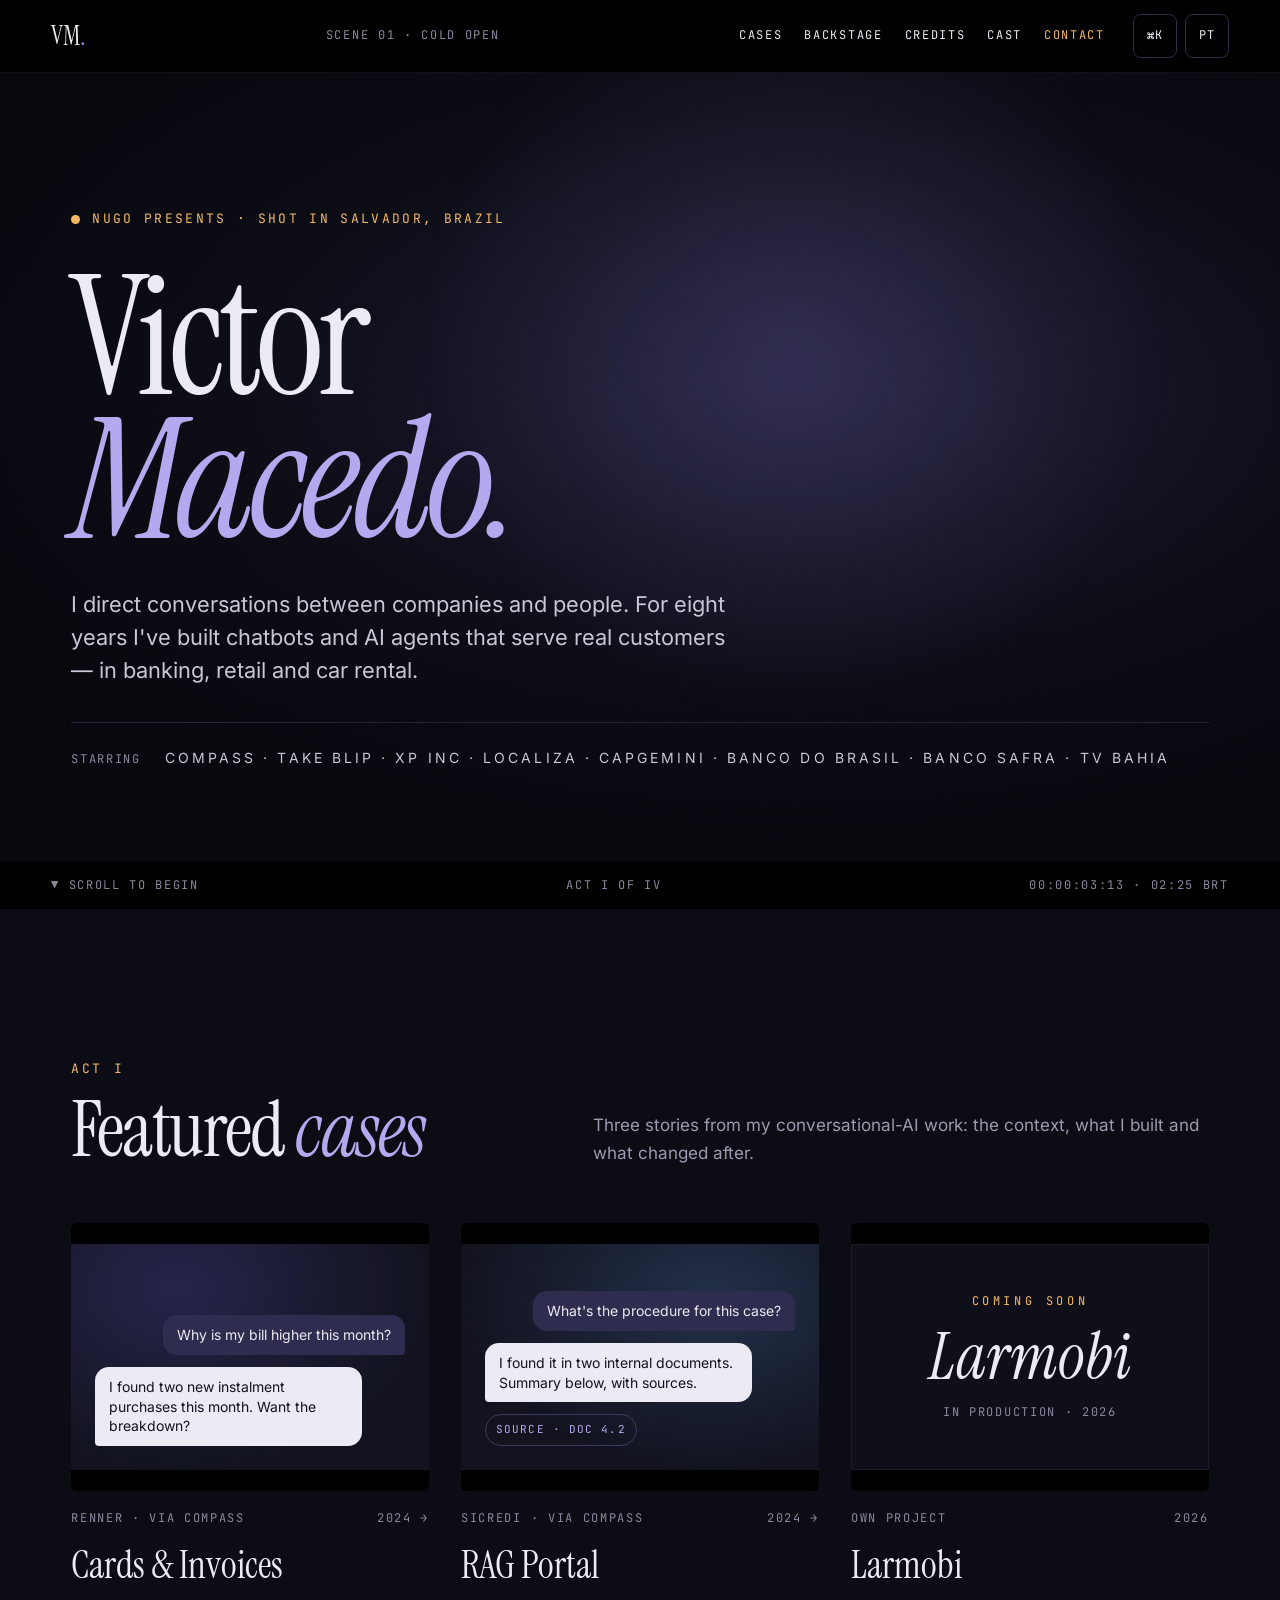
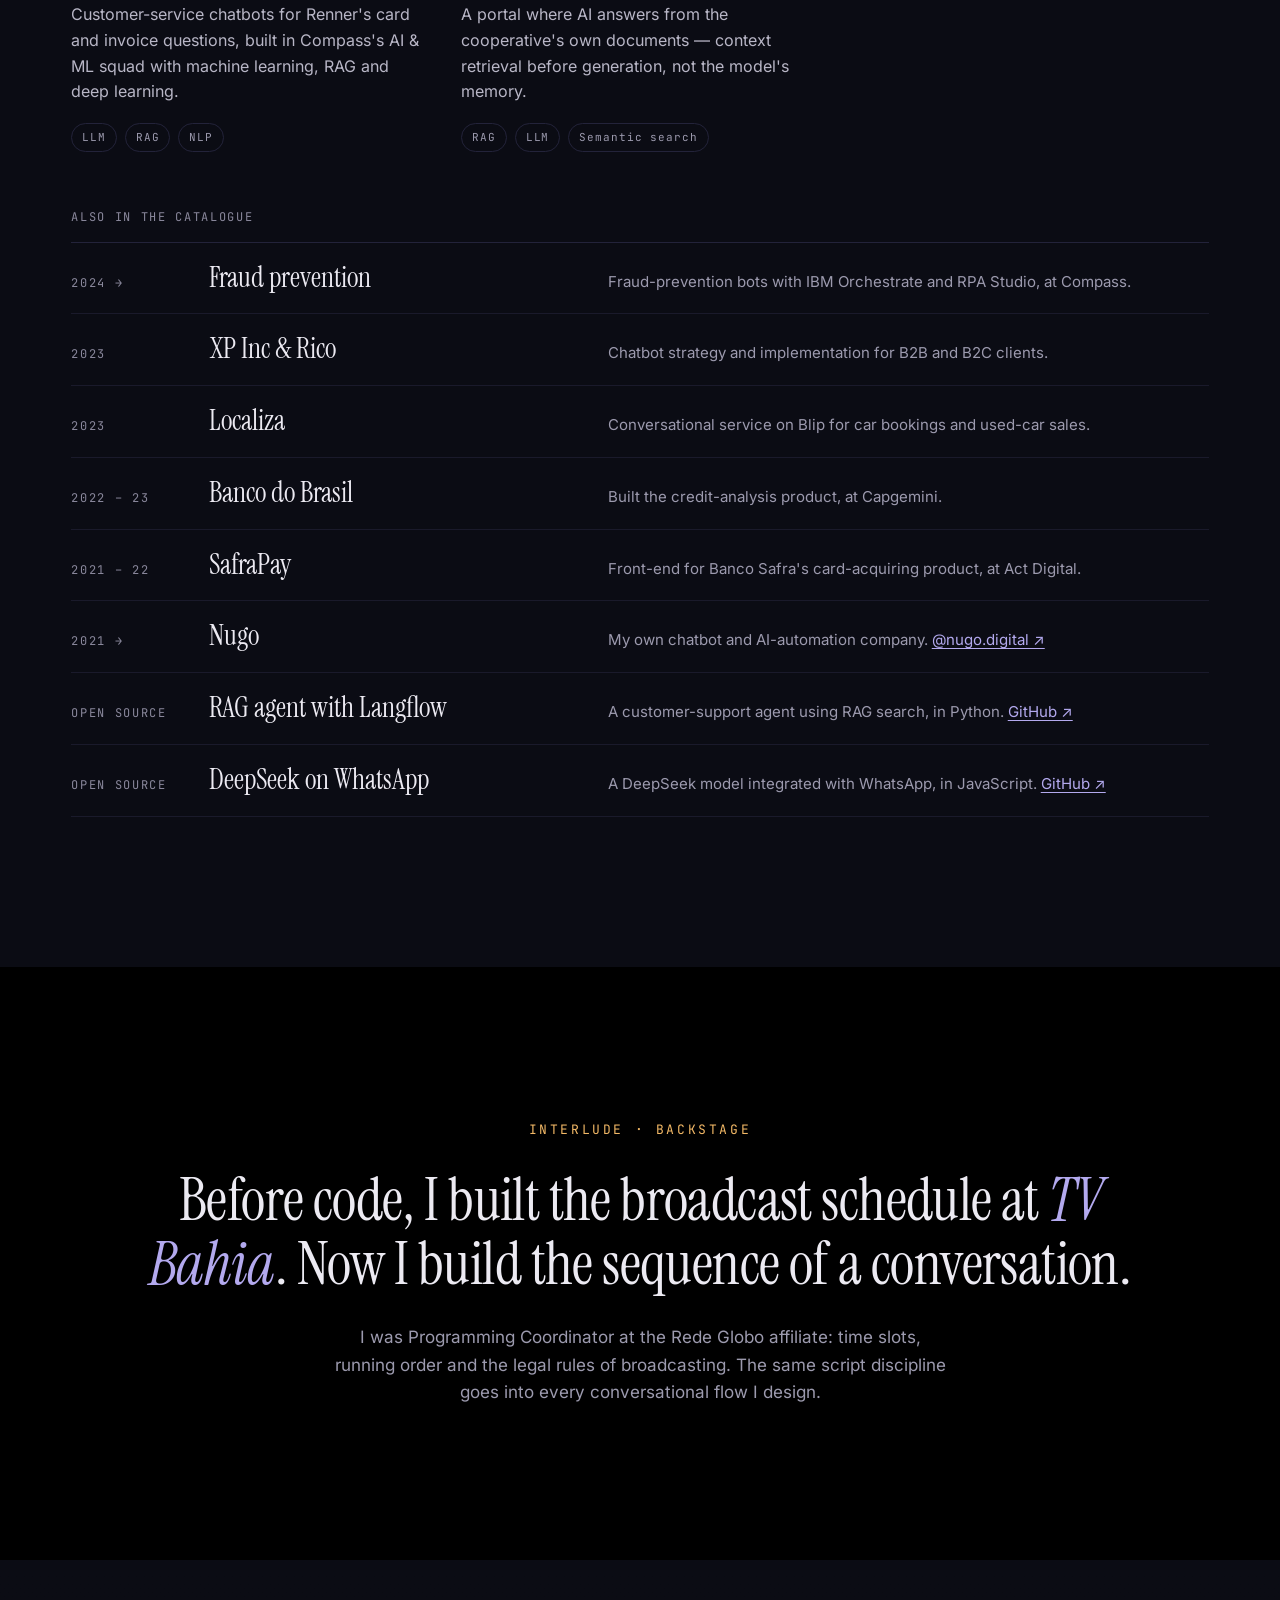
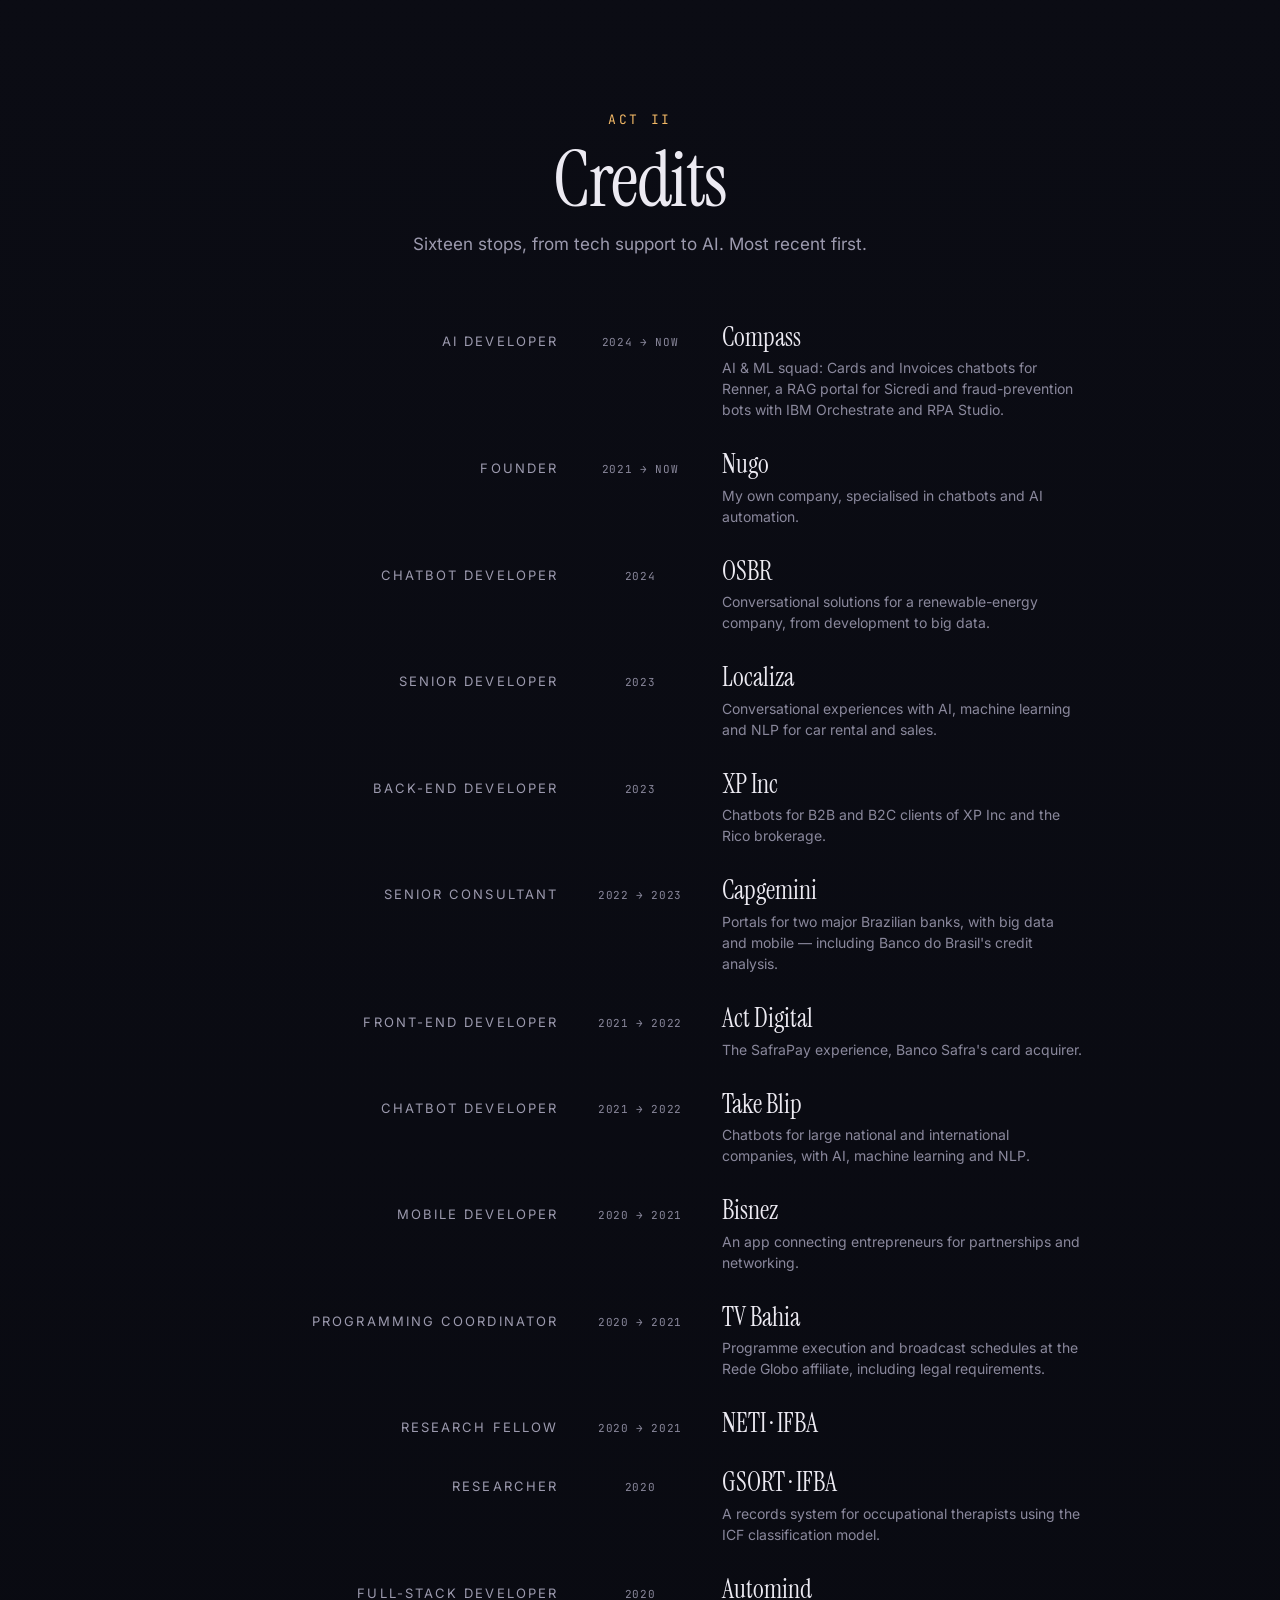
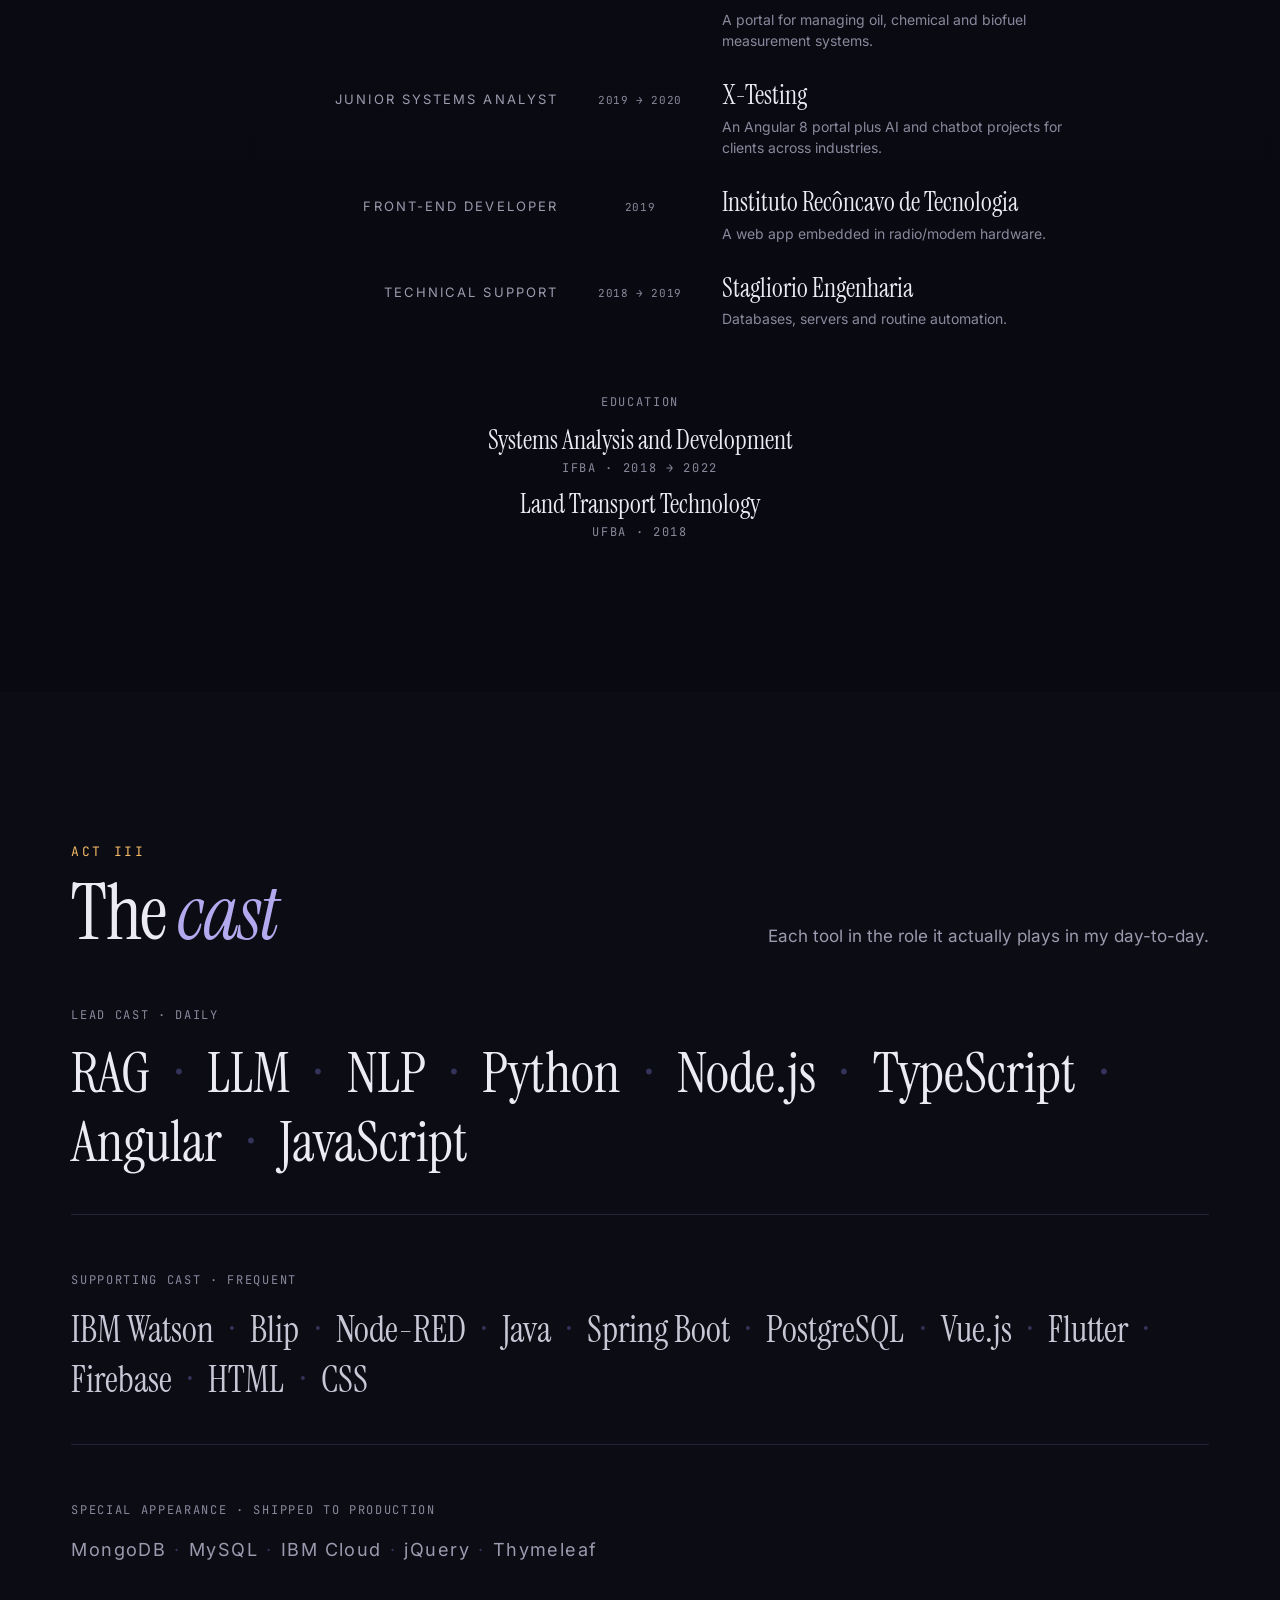
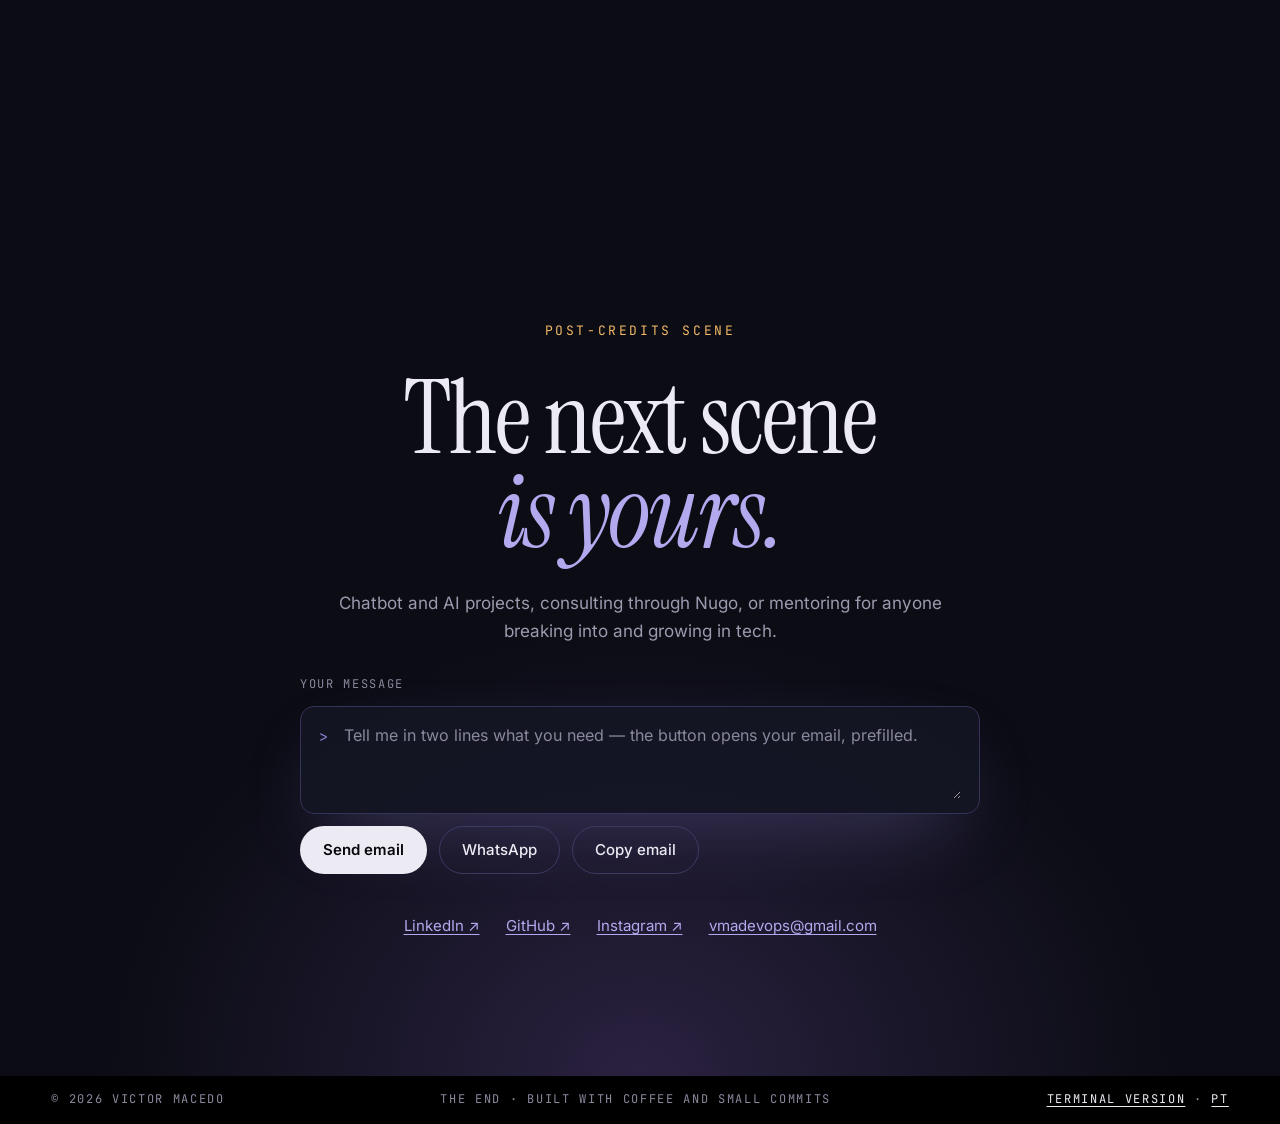
==== commit 5f190007: "Remove o agente do site e do terminal Tira o campo "Pergunte ao meu agente", as sugestões, o comando" ====
--- a/en/index.html
+++ b/en/index.html
@@ -61,21 +61,6 @@
     <p class="kicker mono"><span class="rec" aria-hidden="true"></span>Nugo presents · shot in Salvador, Brazil</p>
     <h1 class="hero__title"><span class="line">Victor</span><span class="line"><em>Macedo.</em></span></h1>
     <p class="hero__logline">I direct conversations between companies and people. For eight years I&#x27;ve built chatbots and AI agents that serve real customers — in banking, retail and car rental.</p>
-    <div class="agent">
-      <form class="agent__form" id="ask" autocomplete="off">
-        <label class="label mono" for="ask-input">Ask my agent — it has read my whole résumé</label>
-        <div class="agent__field">
-          <span class="prompt mono" aria-hidden="true">&gt;</span>
-          <input id="ask-input" name="q" type="text" placeholder="what do you do?" maxlength="200" enterkeyhint="send">
-          <button type="submit" class="btn btn--accent">Ask</button>
-        </div>
-      </form>
-      <div class="chips"><button type="button" class="chip" data-ask="what do you do?">what do you do?</button><button type="button" class="chip" data-ask="where have you worked?">where have you worked?</button><button type="button" class="chip" data-ask="do you mentor?">do you mentor?</button><button type="button" class="chip" data-ask="did you work in TV?">did you work in TV?</button></div>
-      <div class="agent__answer" id="answer" aria-live="polite" hidden>
-        <span class="agent__avatar" aria-hidden="true">VM</span>
-        <div><p id="answer-text"></p><p class="agent__source" id="answer-source" hidden></p></div>
-      </div>
-    </div>
     <p class="billing"><span class="mono">Starring</span> <span class="billing__names">Compass · Take Blip · XP Inc · Localiza · Capgemini · Banco do Brasil · Banco Safra · TV Bahia</span></p>
   </div>
   <div class="bar bar--hero mono" aria-hidden="true">
@@ -158,8 +143,7 @@
   <ul class="palette__list" id="palette-list" role="listbox"></ul>
 </dialog>
 <div class="toast" id="toast" role="status" aria-live="polite"></div>
-<script type="application/json" id="vm-data">{"lang": "en", "path": "/en/", "otherPath": "/", "email": "vmadevops@gmail.com", "whatsapp": "5571992068839", "endpoint": "", "placeholders": ["what do you do?", "where have you worked?", "do you mentor?", "what is Nugo?", "did you work in TV?"], "agent": {"fallback": "I couldn't find that in my material. Try asking about a project, a company, the stack or how to reach me — or press ⌘K to jump anywhere on the site.", "sourceLabel": "Source", "seeAlso": "See also", "intro": "Hi! I'm Victor's agent. I answer from his résumé and always show the source.", "busy": "searching…"}, "palette": {"title": "Search", "placeholder": "search sections, cases, actions…", "empty": "Nothing found.", "groups": {"sec": "section", "case": "case", "act": "action"}, "actions": {"copy": "Copy email", "lang": "Ler em português", "terminal": "Open terminal version", "top": "Back to top", "whatsapp": "Open WhatsApp"}, "close": "Close"}, "contact": {"copied": "Email copied"}, "sections": [{"id": "top", "label": "Victor Macedo"}, {"id": "cases", "label": "Cases"}, {"id": "bastidores", "label": "Backstage"}, {"id": "creditos", "label": "Credits"}, {"id": "elenco", "label": "Cast"}, {"id": "contato", "label": "Contact"}], "cases": [{"id": "renner", "label": "Cards & Invoices · Renner · via Compass"}, {"id": "sicredi", "label": "RAG Portal · Sicredi · via Compass"}, {"id": "larmobi", "label": "Larmobi · Own project"}], "kb": [{"title": "Who Victor is", "section": "top", "keywords": "who are you about intro profile specialist summary do work role", "text": "Victor Macedo is a conversational-AI engineer based in Salvador, Brazil. For eight years he has built chatbots and AI agents for customer service — currently in Compass's AI & ML squad, previously at Take Blip, XP Inc and Localiza. He works end to end: front-end, back-end, mobile, data and AI."}, {"title": "Mentoring and consulting", "section": "contato", "keywords": "mentor mentoring mentorship consulting teach career break into help guidance freelance", "text": "Yes — Victor mentors and consults for people who want to break into and stand out in tech, and takes freelance work when he has time. Contact is in the post-credits scene at the bottom of the page."}, {"title": "Contact", "section": "contato", "keywords": "contact reach email whatsapp linkedin hire message phone talk", "text": "The quickest routes are WhatsApp or email (vmadevops@gmail.com). You can also type in the message box at the bottom — the button opens your email, prefilled."}, {"title": "Where he has worked", "section": "creditos", "keywords": "where worked companies experience career jobs employers clients", "text": "Compass, Take Blip, XP Inc, Localiza, Capgemini (Banco do Brasil), Act Digital (Banco Safra), OSBR — and before that TV Bahia, IFBA and others. Sixteen stops in the Credits section."}, {"title": "Nugo", "section": "cases", "keywords": "nugo company founder startup own business", "text": "Nugo is Victor's company, founded in 2021, specialised in chatbots and AI automation. On Instagram (@nugo.digital) he also shares takes on the market."}, {"title": "TV Bahia", "section": "bastidores", "keywords": "tv television broadcast globo bahia programming outside tech before", "text": "Victor was Programming Coordinator at TV Bahia, a Rede Globo affiliate: he built the schedule, the running order and handled broadcasting's legal requirements."}, {"title": "Larmobi", "section": "cases", "keywords": "larmobi project new current building", "text": "Larmobi is the own project Victor is building now, in 2026. Details coming soon."}, {"title": "Stack", "section": "elenco", "keywords": "stack technologies tools languages use know skills", "text": "Daily: RAG, LLM, NLP, Python, Node.js, TypeScript, Angular and JavaScript. Frequently: IBM Watson, Blip, Node-RED, Java, Spring Boot, PostgreSQL, Vue.js and Flutter."}, {"title": "Education", "section": "creditos", "keywords": "education degree college university studied course ifba", "text": "Victor holds a degree in Systems Analysis and Development from IFBA (2018–2022)."}, {"title": "Cards & Invoices", "section": "case-renner", "keywords": "Renner · via Compass LLM RAG NLP", "text": "Customer-service chatbots for Renner's card and invoice questions, built in Compass's AI & ML squad with machine learning, RAG and deep learning."}, {"title": "RAG Portal", "section": "case-sicredi", "keywords": "Sicredi · via Compass RAG LLM Semantic search", "text": "A portal where AI answers from the cooperative's own documents — context retrieval before generation, not the model's memory."}, {"title": "Fraud prevention", "section": "cases", "keywords": "2024 →", "text": "Fraud prevention (2024 →): Fraud-prevention bots with IBM Orchestrate and RPA Studio, at Compass."}, {"title": "XP Inc & Rico", "section": "cases", "keywords": "2023", "text": "XP Inc & Rico (2023): Chatbot strategy and implementation for B2B and B2C clients."}, {"title": "Localiza", "section": "cases", "keywords": "2023", "text": "Localiza (2023): Conversational service on Blip for car bookings and used-car sales."}, {"title": "Banco do Brasil", "section": "cases", "keywords": "2022 – 23", "text": "Banco do Brasil (2022 – 23): Built the credit-analysis product, at Capgemini."}, {"title": "SafraPay", "section": "cases", "keywords": "2021 – 22", "text": "SafraPay (2021 – 22): Front-end for Banco Safra's card-acquiring product, at Act Digital."}, {"title": "Nugo", "section": "cases", "keywords": "2021 →", "text": "Nugo (2021 →): My own chatbot and AI-automation company."}, {"title": "RAG agent with Langflow", "section": "cases", "keywords": "Open source", "text": "RAG agent with Langflow (Open source): A customer-support agent using RAG search, in Python."}, {"title": "DeepSeek on WhatsApp", "section": "cases", "keywords": "Open source", "text": "DeepSeek on WhatsApp (Open source): A DeepSeek model integrated with WhatsApp, in JavaScript."}, {"title": "Compass", "section": "creditos", "keywords": "AI Developer 2024 → now", "text": "Compass — AI Developer (2024 → now). AI & ML squad: Cards and Invoices chatbots for Renner, a RAG portal for Sicredi and fraud-prevention bots with IBM Orchestrate and RPA Studio."}, {"title": "Nugo", "section": "creditos", "keywords": "Founder 2021 → now", "text": "Nugo — Founder (2021 → now). My own company, specialised in chatbots and AI automation."}, {"title": "OSBR", "section": "creditos", "keywords": "Chatbot Developer 2024", "text": "OSBR — Chatbot Developer (2024). Conversational solutions for a renewable-energy company, from development to big data."}, {"title": "Localiza", "section": "creditos", "keywords": "Senior Developer 2023", "text": "Localiza — Senior Developer (2023). Conversational experiences with AI, machine learning and NLP for car rental and sales."}, {"title": "XP Inc", "section": "creditos", "keywords": "Back-end Developer 2023", "text": "XP Inc — Back-end Developer (2023). Chatbots for B2B and B2C clients of XP Inc and the Rico brokerage."}, {"title": "Capgemini", "section": "creditos", "keywords": "Senior Consultant 2022 → 2023", "text": "Capgemini — Senior Consultant (2022 → 2023). Portals for two major Brazilian banks, with big data and mobile — including Banco do Brasil's credit analysis."}, {"title": "Act Digital", "section": "creditos", "keywords": "Front-end Developer 2021 → 2022", "text": "Act Digital — Front-end Developer (2021 → 2022). The SafraPay experience, Banco Safra's card acquirer."}, {"title": "Take Blip", "section": "creditos", "keywords": "Chatbot Developer 2021 → 2022", "text": "Take Blip — Chatbot Developer (2021 → 2022). Chatbots for large national and international companies, with AI, machine learning and NLP."}, {"title": "Bisnez", "section": "creditos", "keywords": "Mobile Developer 2020 → 2021", "text": "Bisnez — Mobile Developer (2020 → 2021). An app connecting entrepreneurs for partnerships and networking."}, {"title": "TV Bahia", "section": "creditos", "keywords": "Programming Coordinator 2020 → 2021", "text": "TV Bahia — Programming Coordinator (2020 → 2021). Programme execution and broadcast schedules at the Rede Globo affiliate, including legal requirements."}, {"title": "GSORT · IFBA", "section": "creditos", "keywords": "Researcher 2020", "text": "GSORT · IFBA — Researcher (2020). A records system for occupational therapists using the ICF classification model."}, {"title": "Automind", "section": "creditos", "keywords": "Full-stack Developer 2020", "text": "Automind — Full-stack Developer (2020). A portal for managing oil, chemical and biofuel measurement systems."}, {"title": "X-Testing", "section": "creditos", "keywords": "Junior Systems Analyst 2019 → 2020", "text": "X-Testing — Junior Systems Analyst (2019 → 2020). An Angular 8 portal plus AI and chatbot projects for clients across industries."}, {"title": "Instituto Recôncavo de Tecnologia", "section": "creditos", "keywords": "Front-end Developer 2019", "text": "Instituto Recôncavo de Tecnologia — Front-end Developer (2019). A web app embedded in radio/modem hardware."}, {"title": "Stagliorio Engenharia", "section": "creditos", "keywords": "Technical Support 2018 → 2019", "text": "Stagliorio Engenharia — Technical Support (2018 → 2019). Databases, servers and routine automation."}]}</script>
-<script src="/assets/js/agent.js?v=20261122" defer></script>
+<script type="application/json" id="vm-data">{"lang": "en", "path": "/en/", "otherPath": "/", "email": "vmadevops@gmail.com", "whatsapp": "5571992068839", "palette": {"title": "Search", "placeholder": "search sections, cases, actions…", "empty": "Nothing found.", "groups": {"sec": "section", "case": "case", "act": "action"}, "actions": {"copy": "Copy email", "lang": "Ler em português", "terminal": "Open terminal version", "top": "Back to top", "whatsapp": "Open WhatsApp"}, "close": "Close"}, "contact": {"copied": "Email copied"}, "sections": [{"id": "top", "label": "Victor Macedo"}, {"id": "cases", "label": "Cases"}, {"id": "bastidores", "label": "Backstage"}, {"id": "creditos", "label": "Credits"}, {"id": "elenco", "label": "Cast"}, {"id": "contato", "label": "Contact"}], "cases": [{"id": "renner", "label": "Cards & Invoices · Renner · via Compass"}, {"id": "sicredi", "label": "RAG Portal · Sicredi · via Compass"}, {"id": "larmobi", "label": "Larmobi · Own project"}]}</script>
 <script src="/assets/js/site.js?v=20261122" defer></script>
 </body>
 </html>
--- a/assets/css/site.css
+++ b/assets/css/site.css
@@ -82,32 +82,16 @@
 .billing__names{font-size:14px;letter-spacing:.22em;text-transform:uppercase;color:var(--text-2);line-height:1.9}
 .bar--hero{position:relative;z-index:2;font-size:12px}
 
-.js .hero__title .line,.js .hero__logline,.js .kicker,.js .agent,.js .billing{animation:rise 1.4s var(--ease) both}
+.js .hero__title .line,.js .hero__logline,.js .kicker,.js .billing{animation:rise 1.4s var(--ease) both}
 .js .hero__title .line:nth-child(2){animation-delay:.12s}
 .js .hero__logline{animation-delay:.35s}
-.js .agent{animation-delay:.55s}
-.js .billing{animation-delay:.75s}
-
-/* Agent */
-.agent{max-width:760px;display:flex;flex-direction:column;gap:14px}
-.agent__form{display:flex;flex-direction:column;gap:12px}
-.agent__field,.message__field{display:flex;align-items:center;gap:14px;background:rgba(20,22,37,.82);border:1px solid var(--line-2);border-radius:14px;padding:6px 6px 6px 20px;box-shadow:0 30px 80px -30px rgba(145,132,217,.45);transition:border-color .2s}
-.agent__field:focus-within,.message__field:focus-within{border-color:var(--accent)}
-.agent__field input{flex:1;min-width:0;background:transparent;border:0;outline:none;font-size:17px;padding:12px 0}
-.agent__field input::placeholder,textarea::placeholder{color:var(--dim)}
+.js .billing{animation-delay:.55s}
+
+/* Campo de mensagem (contato) */
+.message__field{display:flex;align-items:center;gap:14px;background:rgba(20,22,37,.82);border:1px solid var(--line-2);border-radius:14px;padding:6px 6px 6px 20px;box-shadow:0 30px 80px -30px rgba(145,132,217,.45);transition:border-color .2s}
+.message__field:focus-within{border-color:var(--accent)}
+textarea::placeholder{color:var(--dim)}
 .prompt{color:var(--accent);font-size:15px;letter-spacing:0}
-.chips{display:flex;flex-wrap:wrap;gap:10px}
-.chip{min-height:44px;padding:0 16px;border-radius:999px;border:1px solid #2E2D45;background:transparent;color:#B8B6C6;font-size:14px;cursor:pointer;transition:all .2s}
-.chip:hover,.chip[aria-pressed="true"]{border-color:var(--accent);background:rgba(145,132,217,.16);color:var(--accent-3)}
-.agent__answer{display:flex;gap:14px;align-items:flex-start;background:rgba(11,12,20,.72);border:1px solid var(--line);border-radius:12px;padding:16px 18px}
-.agent__answer[hidden]{display:none}
-.agent__avatar{flex:none;font:400 20px/1.2 var(--serif);color:var(--accent-2)}
-#answer-text{font-size:16px;line-height:1.6;color:#D9D7E4}
-#answer-text.typing::after{content:"";display:inline-block;width:8px;height:17px;margin-left:3px;vertical-align:-2px;background:var(--accent-2);animation:blink 1.1s steps(1) infinite}
-.agent__source{margin-top:10px;display:flex;flex-wrap:wrap;gap:8px}
-.agent__source[hidden]{display:none}
-.agent__source a{font-family:var(--mono);font-size:11px;letter-spacing:.1em;text-transform:uppercase;color:var(--accent-2);border:1px solid #3B3A62;border-radius:999px;padding:6px 10px;text-decoration:none}
-.agent__source a:hover{border-color:var(--accent-2)}
 
 .btn{display:inline-flex;align-items:center;justify-content:center;min-height:48px;padding:0 22px;border-radius:999px;border:1px solid transparent;font-weight:500;font-size:15px;text-decoration:none;cursor:pointer;transition:background .2s,border-color .2s,color .2s,transform .2s}
 .btn:active{transform:scale(.98)}
@@ -251,8 +235,6 @@
 }
 @media (max-width:560px){
   body{font-size:16px}
-  .agent__field{padding-left:14px}
-  .agent__field .btn{padding:0 14px}
   .row__year{flex-basis:100%}
   .bar--bottom{justify-content:center;text-align:center}
   .lang-banner{left:16px}
@@ -263,7 +245,7 @@
   .js .reveal{opacity:1;transform:none}
 }
 @media print{
-  .bar--top,.progress,.agent,.grain,.hero__light,.palette,.toast,.message,.lang-banner{display:none!important}
+  .bar--top,.progress,.grain,.hero__light,.palette,.toast,.message,.lang-banner{display:none!important}
   body{background:#fff;color:#000}
   .js .reveal{opacity:1;transform:none}
 }
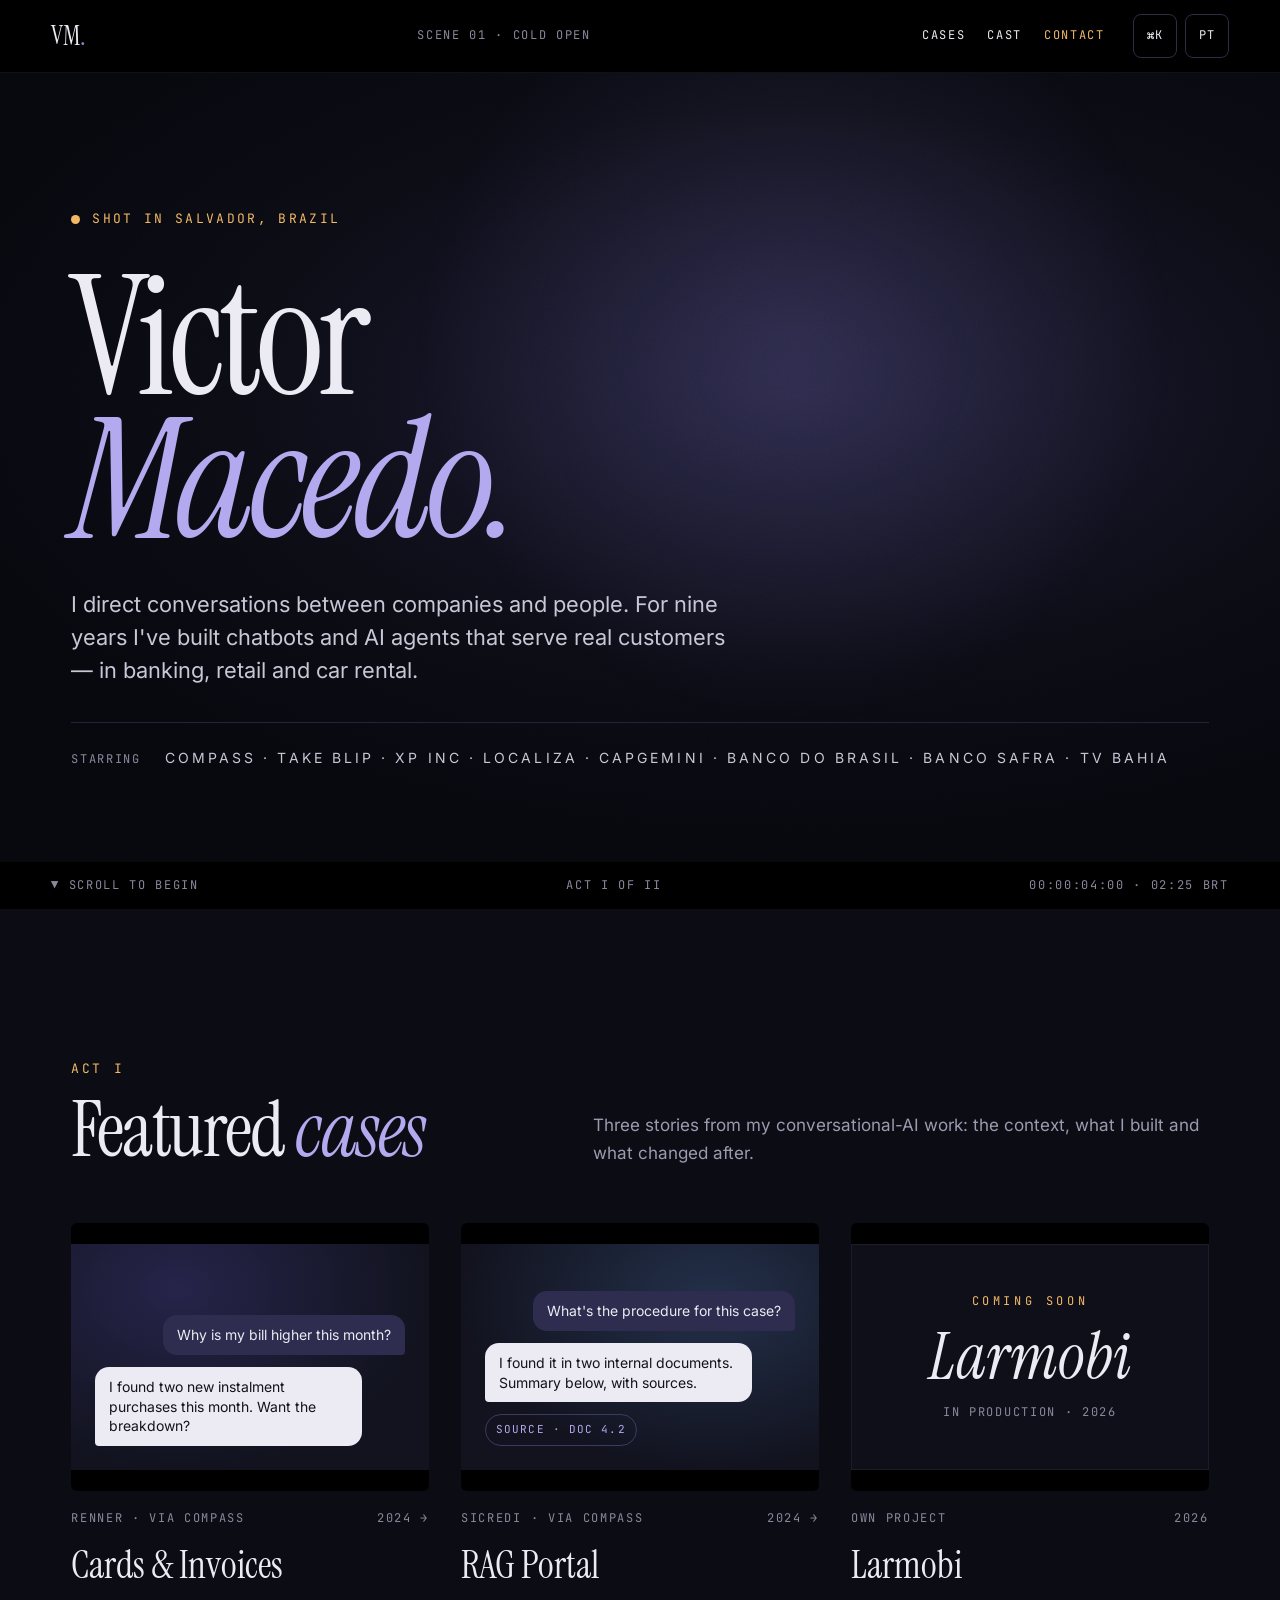
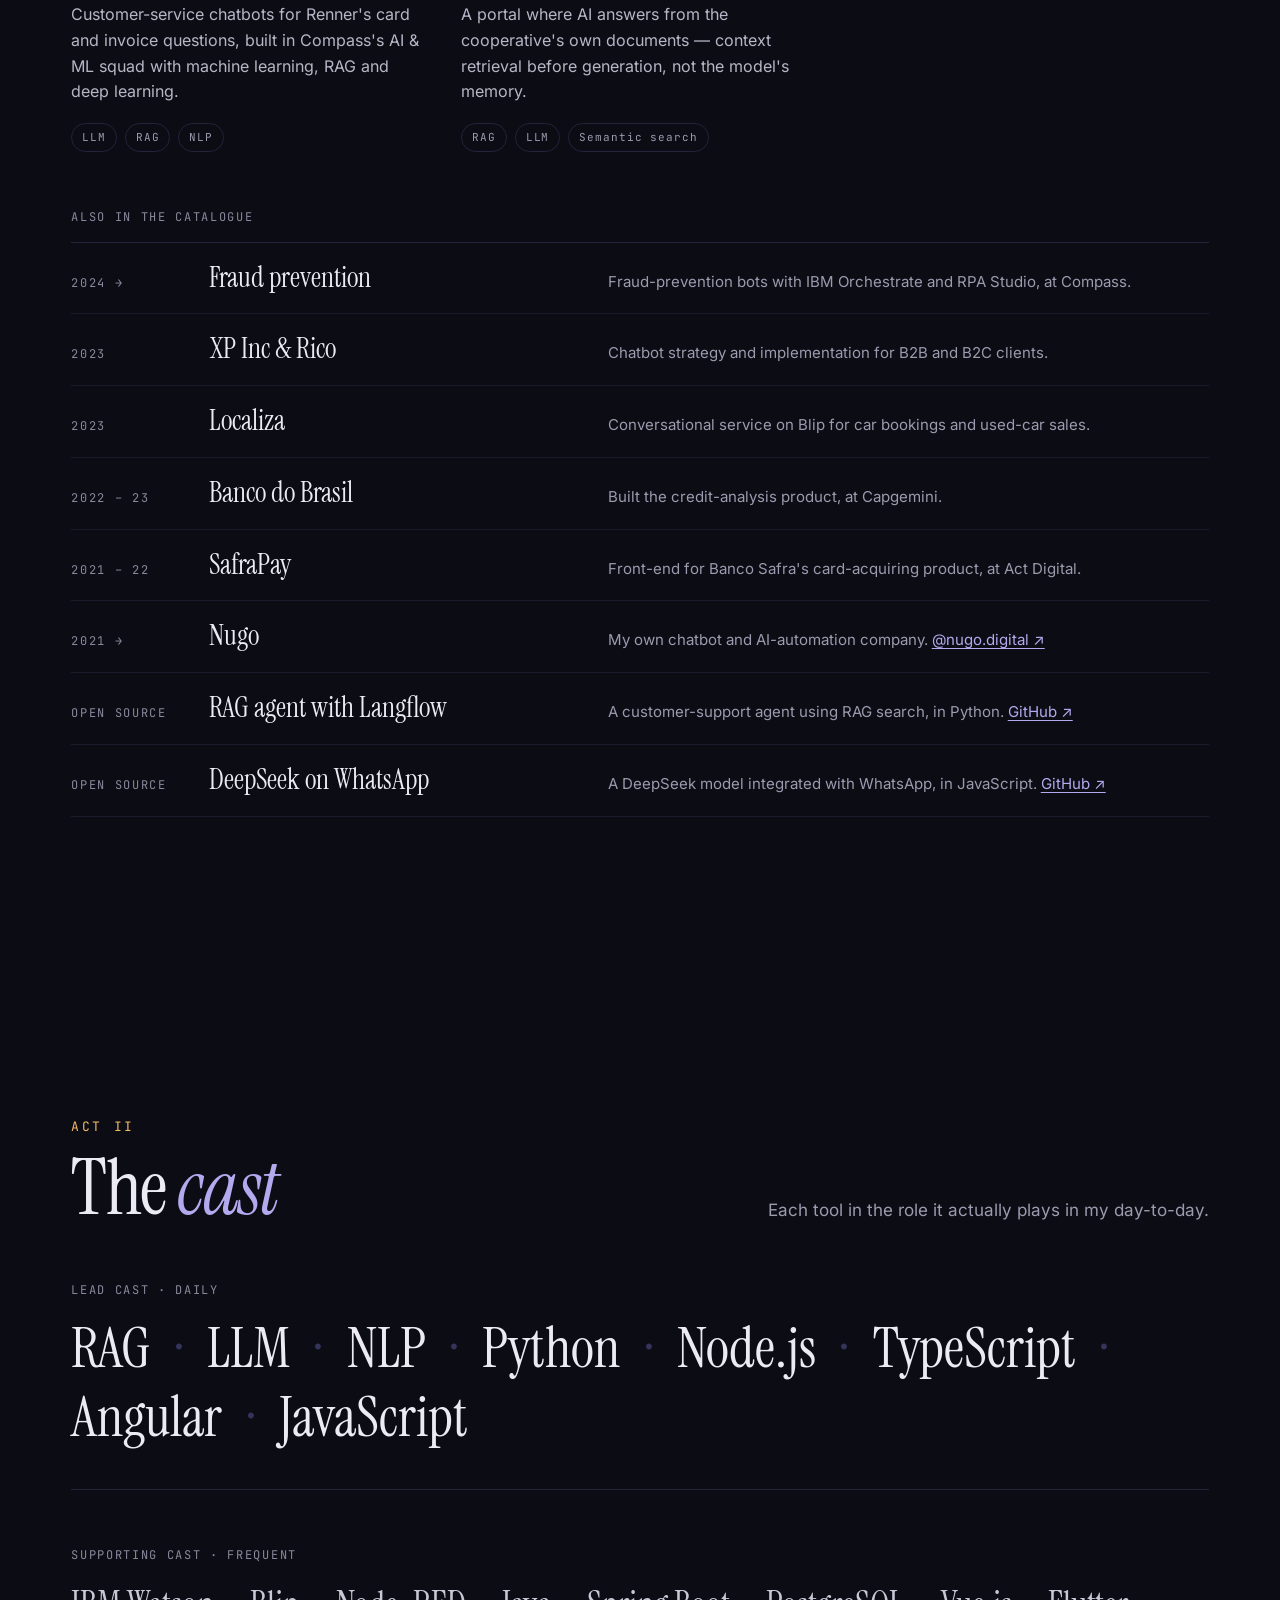
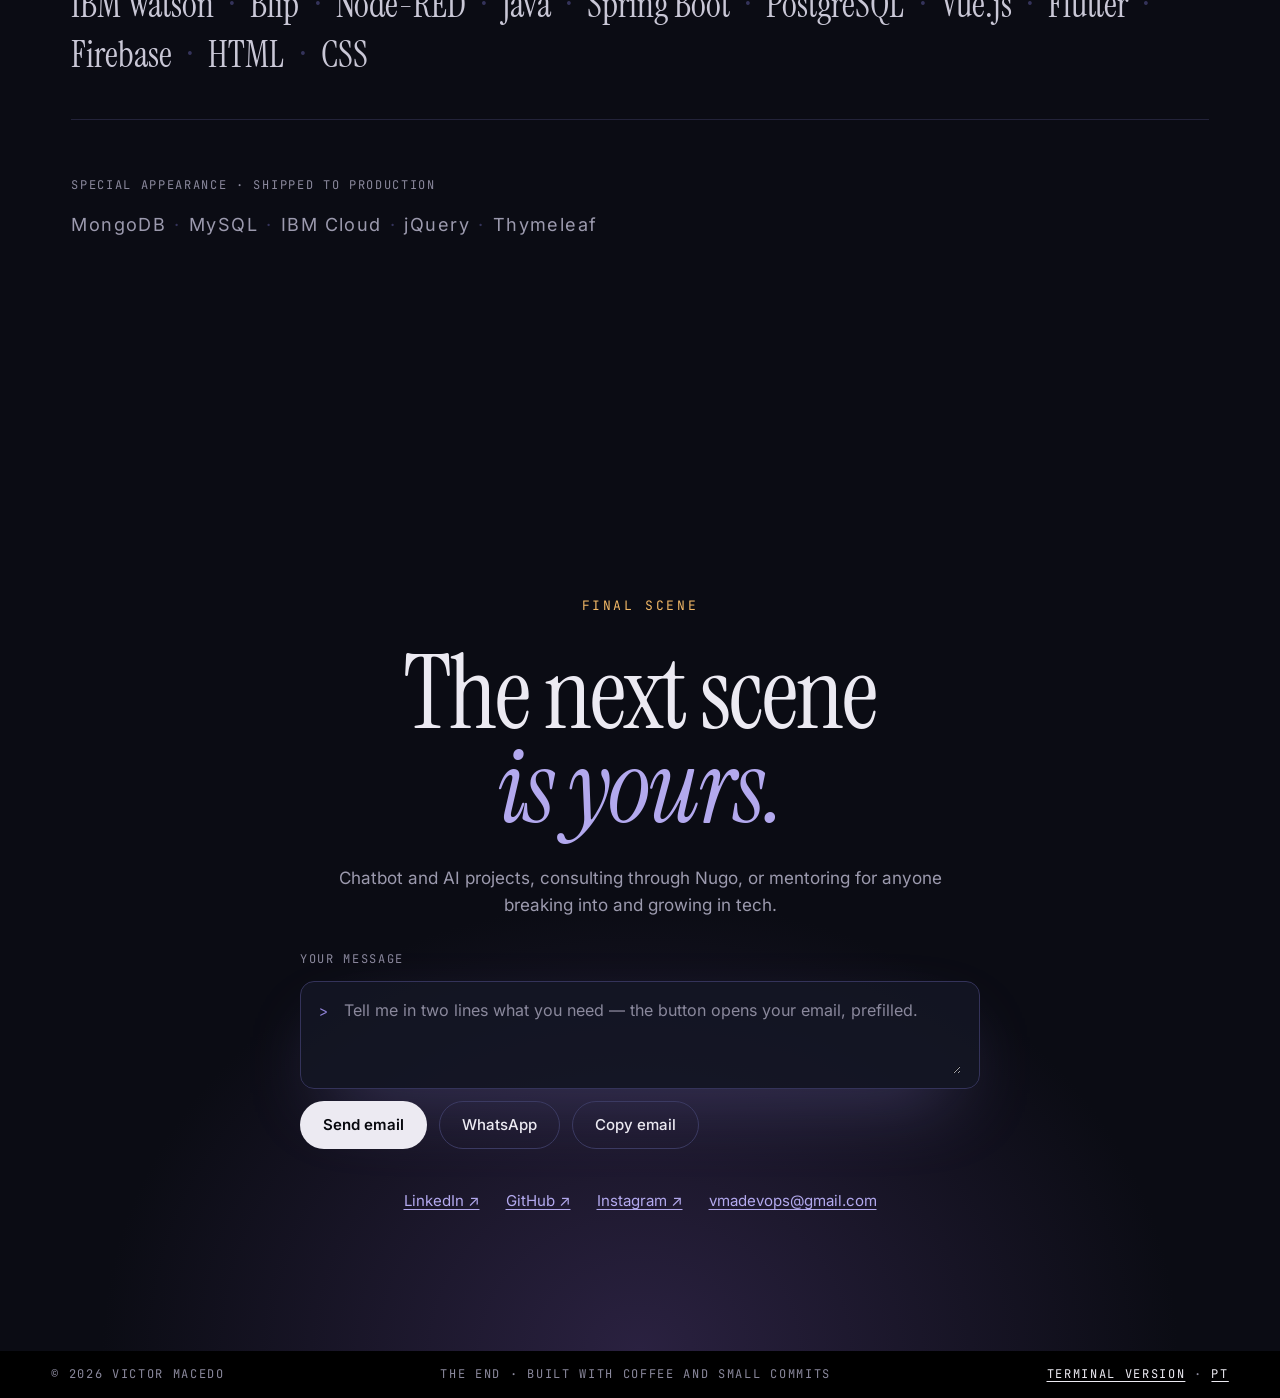
==== commit 9550d92f: "Remove Bastidores, Créditos e 'Nugo apresenta'; 9 anos de experiência Co-Authored-By: Claude Opus 5." ====
--- a/en/index.html
+++ b/en/index.html
@@ -4,7 +4,7 @@
 <meta charset="utf-8">
 <meta name="viewport" content="width=device-width, initial-scale=1, viewport-fit=cover">
 <title>Victor Macedo — Conversational AI Engineer</title>
-<meta name="description" content="Victor Macedo has spent eight years building chatbots and AI agents for customer service — Compass, Take Blip, XP Inc, Localiza. Cases, career, stack and contact.">
+<meta name="description" content="Victor Macedo has spent nine years building chatbots and AI agents for customer service — Compass, Take Blip, XP Inc, Localiza. Cases, stack and contact.">
 <meta name="author" content="Victor Macedo">
 <meta name="theme-color" content="#0B0C14">
 <meta name="color-scheme" content="dark">
@@ -16,7 +16,7 @@
 <meta property="og:type" content="website">
 <meta property="og:site_name" content="Victor Macedo">
 <meta property="og:title" content="Victor Macedo — Conversational AI Engineer">
-<meta property="og:description" content="Victor Macedo has spent eight years building chatbots and AI agents for customer service — Compass, Take Blip, XP Inc, Localiza. Cases, career, stack and contact.">
+<meta property="og:description" content="Victor Macedo has spent nine years building chatbots and AI agents for customer service — Compass, Take Blip, XP Inc, Localiza. Cases, stack and contact.">
 <meta property="og:url" content="https://victormdev.github.io/en/">
 <meta property="og:image" content="https://victormdev.github.io/assets/img/og.png">
 <meta property="og:image:width" content="1200">
@@ -25,7 +25,7 @@
 <meta property="og:locale" content="en_US">
 <meta name="twitter:card" content="summary_large_image">
 <meta name="twitter:title" content="Victor Macedo — Conversational AI Engineer">
-<meta name="twitter:description" content="Victor Macedo has spent eight years building chatbots and AI agents for customer service — Compass, Take Blip, XP Inc, Localiza. Cases, career, stack and contact.">
+<meta name="twitter:description" content="Victor Macedo has spent nine years building chatbots and AI agents for customer service — Compass, Take Blip, XP Inc, Localiza. Cases, stack and contact.">
 <meta name="twitter:image" content="https://victormdev.github.io/assets/img/og.png">
 <link rel="icon" href="/favicon.svg" type="image/svg+xml">
 <link rel="apple-touch-icon" href="/assets/img/apple-touch-icon.png">
@@ -43,8 +43,6 @@
   <span class="bar__scene mono" id="scene" aria-hidden="true">Scene 01 · Cold open</span>
   <nav class="bar__nav" aria-label="Sections">
     <a href="#cases" data-nav="cases">Cases</a>
-    <a href="#bastidores" data-nav="bastidores">Backstage</a>
-    <a href="#creditos" data-nav="creditos">Credits</a>
     <a href="#elenco" data-nav="elenco">Cast</a>
     <a href="#contato" data-nav="contato" class="accent">Contact</a>
   </nav>
@@ -58,13 +56,13 @@
   <div class="hero__light" id="light" aria-hidden="true"></div>
   <svg class="grain" aria-hidden="true"><filter id="grain"><feTurbulence type="fractalNoise" baseFrequency=".85" numOctaves="2" stitchTiles="stitch"/><feColorMatrix type="saturate" values="0"/></filter><rect width="100%" height="100%" filter="url(#grain)"/></svg>
   <div class="wrap hero__body">
-    <p class="kicker mono"><span class="rec" aria-hidden="true"></span>Nugo presents · shot in Salvador, Brazil</p>
+    <p class="kicker mono"><span class="rec" aria-hidden="true"></span>Shot in Salvador, Brazil</p>
     <h1 class="hero__title"><span class="line">Victor</span><span class="line"><em>Macedo.</em></span></h1>
-    <p class="hero__logline">I direct conversations between companies and people. For eight years I&#x27;ve built chatbots and AI agents that serve real customers — in banking, retail and car rental.</p>
+    <p class="hero__logline">I direct conversations between companies and people. For nine years I&#x27;ve built chatbots and AI agents that serve real customers — in banking, retail and car rental.</p>
     <p class="billing"><span class="mono">Starring</span> <span class="billing__names">Compass · Take Blip · XP Inc · Localiza · Capgemini · Banco do Brasil · Banco Safra · TV Bahia</span></p>
   </div>
   <div class="bar bar--hero mono" aria-hidden="true">
-    <span>▼ Scroll to begin</span><span>Act I of IV</span><span><span id="timecode">00:00:00:00</span> · <span id="clock">--:--</span> BRT</span>
+    <span>▼ Scroll to begin</span><span>Act I of II</span><span><span id="timecode">00:00:00:00</span> · <span id="clock">--:--</span> BRT</span>
   </div>
 </section>
 <section class="section wrap" id="cases" data-scene="Act I · Cases" aria-labelledby="cases-title">
@@ -92,27 +90,13 @@
 </article></div>
   <div class="catalog"><h3 class="label mono">Also in the catalogue</h3><ul><li class="row reveal"><span class="row__year mono">2024 →</span><span class="row__name">Fraud prevention</span><span class="row__desc">Fraud-prevention bots with IBM Orchestrate and RPA Studio, at Compass.</span></li><li class="row reveal"><span class="row__year mono">2023</span><span class="row__name">XP Inc &amp; Rico</span><span class="row__desc">Chatbot strategy and implementation for B2B and B2C clients.</span></li><li class="row reveal"><span class="row__year mono">2023</span><span class="row__name">Localiza</span><span class="row__desc">Conversational service on Blip for car bookings and used-car sales.</span></li><li class="row reveal"><span class="row__year mono">2022 – 23</span><span class="row__name">Banco do Brasil</span><span class="row__desc">Built the credit-analysis product, at Capgemini.</span></li><li class="row reveal"><span class="row__year mono">2021 – 22</span><span class="row__name">SafraPay</span><span class="row__desc">Front-end for Banco Safra&#x27;s card-acquiring product, at Act Digital.</span></li><li class="row reveal"><span class="row__year mono">2021 →</span><span class="row__name">Nugo</span><span class="row__desc">My own chatbot and AI-automation company. <a href="https://www.instagram.com/nugo.digital/" target="_blank" rel="noopener">@nugo.digital ↗</a></span></li><li class="row reveal"><span class="row__year mono">Open source</span><span class="row__name">RAG agent with Langflow</span><span class="row__desc">A customer-support agent using RAG search, in Python. <a href="https://github.com/victormdev/rag-agent-python-langflow" target="_blank" rel="noopener">GitHub ↗</a></span></li><li class="row reveal"><span class="row__year mono">Open source</span><span class="row__name">DeepSeek on WhatsApp</span><span class="row__desc">A DeepSeek model integrated with WhatsApp, in JavaScript. <a href="https://github.com/victormdev/deepseek-whatsapp" target="_blank" rel="noopener">GitHub ↗</a></span></li></ul></div>
 </section>
-<section class="backstage" id="bastidores" data-scene="Interlude · Backstage" aria-label="Backstage">
-  <div class="backstage__inner reveal">
-    <p class="act mono">Interlude · Backstage</p>
-    <blockquote class="backstage__quote">Before code, I built the broadcast schedule at <em>TV Bahia</em>. Now I build the sequence of a conversation.</blockquote>
-    <p class="lede">I was Programming Coordinator at the Rede Globo affiliate: time slots, running order and the legal rules of broadcasting. The same script discipline goes into every conversational flow I design.</p>
-  </div>
-</section>
-<section class="credits" id="creditos" data-scene="Act II · Credits" aria-labelledby="credits-title">
-  <div class="credits__inner">
-    <div class="center reveal"><p class="act mono">Act II</p><h2 id="credits-title" class="display">Credits</h2><p class="lede">Sixteen stops, from tech support to AI. Most recent first.</p></div>
-    <ol class="credits__list"><li class="credit reveal"><span class="credit__role">AI Developer</span><span class="credit__year mono">2024 → now</span><span class="credit__org"><span class="credit__name">Compass</span><span class="credit__desc">AI &amp; ML squad: Cards and Invoices chatbots for Renner, a RAG portal for Sicredi and fraud-prevention bots with IBM Orchestrate and RPA Studio.</span></span></li><li class="credit reveal"><span class="credit__role">Founder</span><span class="credit__year mono">2021 → now</span><span class="credit__org"><span class="credit__name">Nugo</span><span class="credit__desc">My own company, specialised in chatbots and AI automation.</span></span></li><li class="credit reveal"><span class="credit__role">Chatbot Developer</span><span class="credit__year mono">2024</span><span class="credit__org"><span class="credit__name">OSBR</span><span class="credit__desc">Conversational solutions for a renewable-energy company, from development to big data.</span></span></li><li class="credit reveal"><span class="credit__role">Senior Developer</span><span class="credit__year mono">2023</span><span class="credit__org"><span class="credit__name">Localiza</span><span class="credit__desc">Conversational experiences with AI, machine learning and NLP for car rental and sales.</span></span></li><li class="credit reveal"><span class="credit__role">Back-end Developer</span><span class="credit__year mono">2023</span><span class="credit__org"><span class="credit__name">XP Inc</span><span class="credit__desc">Chatbots for B2B and B2C clients of XP Inc and the Rico brokerage.</span></span></li><li class="credit reveal"><span class="credit__role">Senior Consultant</span><span class="credit__year mono">2022 → 2023</span><span class="credit__org"><span class="credit__name">Capgemini</span><span class="credit__desc">Portals for two major Brazilian banks, with big data and mobile — including Banco do Brasil&#x27;s credit analysis.</span></span></li><li class="credit reveal"><span class="credit__role">Front-end Developer</span><span class="credit__year mono">2021 → 2022</span><span class="credit__org"><span class="credit__name">Act Digital</span><span class="credit__desc">The SafraPay experience, Banco Safra&#x27;s card acquirer.</span></span></li><li class="credit reveal"><span class="credit__role">Chatbot Developer</span><span class="credit__year mono">2021 → 2022</span><span class="credit__org"><span class="credit__name">Take Blip</span><span class="credit__desc">Chatbots for large national and international companies, with AI, machine learning and NLP.</span></span></li><li class="credit reveal"><span class="credit__role">Mobile Developer</span><span class="credit__year mono">2020 → 2021</span><span class="credit__org"><span class="credit__name">Bisnez</span><span class="credit__desc">An app connecting entrepreneurs for partnerships and networking.</span></span></li><li class="credit reveal"><span class="credit__role">Programming Coordinator</span><span class="credit__year mono">2020 → 2021</span><span class="credit__org"><span class="credit__name">TV Bahia</span><span class="credit__desc">Programme execution and broadcast schedules at the Rede Globo affiliate, including legal requirements.</span></span></li><li class="credit reveal"><span class="credit__role">Research Fellow</span><span class="credit__year mono">2020 → 2021</span><span class="credit__org"><span class="credit__name">NETI · IFBA</span></span></li><li class="credit reveal"><span class="credit__role">Researcher</span><span class="credit__year mono">2020</span><span class="credit__org"><span class="credit__name">GSORT · IFBA</span><span class="credit__desc">A records system for occupational therapists using the ICF classification model.</span></span></li><li class="credit reveal"><span class="credit__role">Full-stack Developer</span><span class="credit__year mono">2020</span><span class="credit__org"><span class="credit__name">Automind</span><span class="credit__desc">A portal for managing oil, chemical and biofuel measurement systems.</span></span></li><li class="credit reveal"><span class="credit__role">Junior Systems Analyst</span><span class="credit__year mono">2019 → 2020</span><span class="credit__org"><span class="credit__name">X-Testing</span><span class="credit__desc">An Angular 8 portal plus AI and chatbot projects for clients across industries.</span></span></li><li class="credit reveal"><span class="credit__role">Front-end Developer</span><span class="credit__year mono">2019</span><span class="credit__org"><span class="credit__name">Instituto Recôncavo de Tecnologia</span><span class="credit__desc">A web app embedded in radio/modem hardware.</span></span></li><li class="credit reveal"><span class="credit__role">Technical Support</span><span class="credit__year mono">2018 → 2019</span><span class="credit__org"><span class="credit__name">Stagliorio Engenharia</span><span class="credit__desc">Databases, servers and routine automation.</span></span></li></ol>
-    <div class="center education reveal"><p class="label mono">Education</p><ul><li><span class="credit__name">Systems Analysis and Development</span><span class="mono dim">IFBA · 2018 → 2022</span></li><li><span class="credit__name">Land Transport Technology</span><span class="mono dim">UFBA · 2018</span></li></ul></div>
-  </div>
-</section>
-<section class="section wrap" id="elenco" data-scene="Act III · Cast" aria-labelledby="cast-title">
-  <div class="section__head reveal"><div><p class="act mono">Act III</p><h2 id="cast-title" class="display">The <em>cast</em></h2></div><p class="lede">Each tool in the role it actually plays in my day-to-day.</p></div>
+<section class="section wrap" id="elenco" data-scene="Act II · Cast" aria-labelledby="cast-title">
+  <div class="section__head reveal"><div><p class="act mono">Act II</p><h2 id="cast-title" class="display">The <em>cast</em></h2></div><p class="lede">Each tool in the role it actually plays in my day-to-day.</p></div>
   <div class="tier tier--1 reveal"><h3 class="label mono">Lead cast · daily</h3><ul><li>RAG</li><li>LLM</li><li>NLP</li><li>Python</li><li>Node.js</li><li>TypeScript</li><li>Angular</li><li>JavaScript</li></ul></div><div class="tier tier--2 reveal"><h3 class="label mono">Supporting cast · frequent</h3><ul><li>IBM Watson</li><li>Blip</li><li>Node-RED</li><li>Java</li><li>Spring Boot</li><li>PostgreSQL</li><li>Vue.js</li><li>Flutter</li><li>Firebase</li><li>HTML</li><li>CSS</li></ul></div><div class="tier tier--3 reveal"><h3 class="label mono">Special appearance · shipped to production</h3><ul><li>MongoDB</li><li>MySQL</li><li>IBM Cloud</li><li>jQuery</li><li>Thymeleaf</li></ul></div>
 </section>
-<section class="contact" id="contato" data-scene="Post-credits scene" aria-labelledby="contact-title">
+<section class="contact" id="contato" data-scene="Final scene" aria-labelledby="contact-title">
   <div class="contact__inner reveal">
-    <p class="act mono">Post-credits scene</p>
+    <p class="act mono">Final scene</p>
     <h2 id="contact-title" class="display display--xl">The next scene<br><em>is yours.</em></h2>
     <p class="lede">Chatbot and AI projects, consulting through Nugo, or mentoring for anyone breaking into and growing in tech.</p>
     <form class="message" id="message" data-subject="Hello from your portfolio" data-greeting="Hi Victor! I found you through your portfolio.">
@@ -143,7 +127,7 @@
   <ul class="palette__list" id="palette-list" role="listbox"></ul>
 </dialog>
 <div class="toast" id="toast" role="status" aria-live="polite"></div>
-<script type="application/json" id="vm-data">{"lang": "en", "path": "/en/", "otherPath": "/", "email": "vmadevops@gmail.com", "whatsapp": "5571992068839", "palette": {"title": "Search", "placeholder": "search sections, cases, actions…", "empty": "Nothing found.", "groups": {"sec": "section", "case": "case", "act": "action"}, "actions": {"copy": "Copy email", "lang": "Ler em português", "terminal": "Open terminal version", "top": "Back to top", "whatsapp": "Open WhatsApp"}, "close": "Close"}, "contact": {"copied": "Email copied"}, "sections": [{"id": "top", "label": "Victor Macedo"}, {"id": "cases", "label": "Cases"}, {"id": "bastidores", "label": "Backstage"}, {"id": "creditos", "label": "Credits"}, {"id": "elenco", "label": "Cast"}, {"id": "contato", "label": "Contact"}], "cases": [{"id": "renner", "label": "Cards & Invoices · Renner · via Compass"}, {"id": "sicredi", "label": "RAG Portal · Sicredi · via Compass"}, {"id": "larmobi", "label": "Larmobi · Own project"}]}</script>
+<script type="application/json" id="vm-data">{"lang": "en", "path": "/en/", "otherPath": "/", "email": "vmadevops@gmail.com", "whatsapp": "5571992068839", "palette": {"title": "Search", "placeholder": "search sections, cases, actions…", "empty": "Nothing found.", "groups": {"sec": "section", "case": "case", "act": "action"}, "actions": {"copy": "Copy email", "lang": "Ler em português", "terminal": "Open terminal version", "top": "Back to top", "whatsapp": "Open WhatsApp"}, "close": "Close"}, "contact": {"copied": "Email copied"}, "sections": [{"id": "top", "label": "Victor Macedo"}, {"id": "cases", "label": "Cases"}, {"id": "elenco", "label": "Cast"}, {"id": "contato", "label": "Contact"}], "cases": [{"id": "renner", "label": "Cards & Invoices · Renner · via Compass"}, {"id": "sicredi", "label": "RAG Portal · Sicredi · via Compass"}, {"id": "larmobi", "label": "Larmobi · Own project"}]}</script>
 <script src="/assets/js/site.js?v=20261122" defer></script>
 </body>
 </html>
--- a/assets/css/site.css
+++ b/assets/css/site.css
@@ -140,24 +140,6 @@
 .row__desc{flex:2 1 340px;font-size:15px;line-height:1.55;color:var(--muted)}
 .row__desc a{white-space:nowrap}
 
-/* Backstage */
-.backstage{background:#000;padding:clamp(100px,12vw,160px) var(--pad)}
-.backstage__inner{max-width:1040px;margin:0 auto;display:flex;flex-direction:column;align-items:center;text-align:center;gap:28px}
-.backstage__quote{font:400 clamp(36px,4.6vw,66px)/1.08 var(--serif);letter-spacing:-.01em}
-
-/* Credits */
-.credits{padding:clamp(96px,12vw,150px) var(--pad);background:linear-gradient(var(--bg),#090A11)}
-.credits__inner{max-width:920px;margin:0 auto;display:flex;flex-direction:column;gap:64px}
-.credits__list{display:flex;flex-direction:column;gap:30px}
-.credit{display:grid;grid-template-columns:minmax(0,1fr) 120px minmax(0,1fr);gap:22px;align-items:baseline}
-.credit__role{text-align:right;font-size:13px;letter-spacing:.16em;text-transform:uppercase;color:var(--muted)}
-.credit__year{text-align:center;color:var(--dim);font-size:11px;letter-spacing:.06em}
-.credit__org{display:flex;flex-direction:column;gap:6px}
-.credit__name{font:400 26px/1.1 var(--serif);color:var(--text)}
-.credit__desc{font-size:14px;line-height:1.5;color:var(--dim);max-width:40ch}
-.education ul{display:flex;flex-direction:column;gap:12px;align-items:center}
-.education li{display:flex;flex-direction:column;gap:4px;align-items:center}
-
 /* Cast */
 .tier{display:flex;flex-direction:column;gap:16px;padding-bottom:40px;border-bottom:1px solid var(--line)}
 .tier:last-child{border-bottom:0}
@@ -227,10 +209,6 @@
 @media (max-width:900px){
   .bar__scene{display:none}
   .bar__nav{display:none}
-  .credit{grid-template-columns:1fr;gap:4px;text-align:center}
-  .credit__role,.credit__year{text-align:center}
-  .credit__org{align-items:center}
-  .credit__desc{text-align:center}
   .bar--hero span:nth-child(2){display:none}
 }
 @media (max-width:560px){
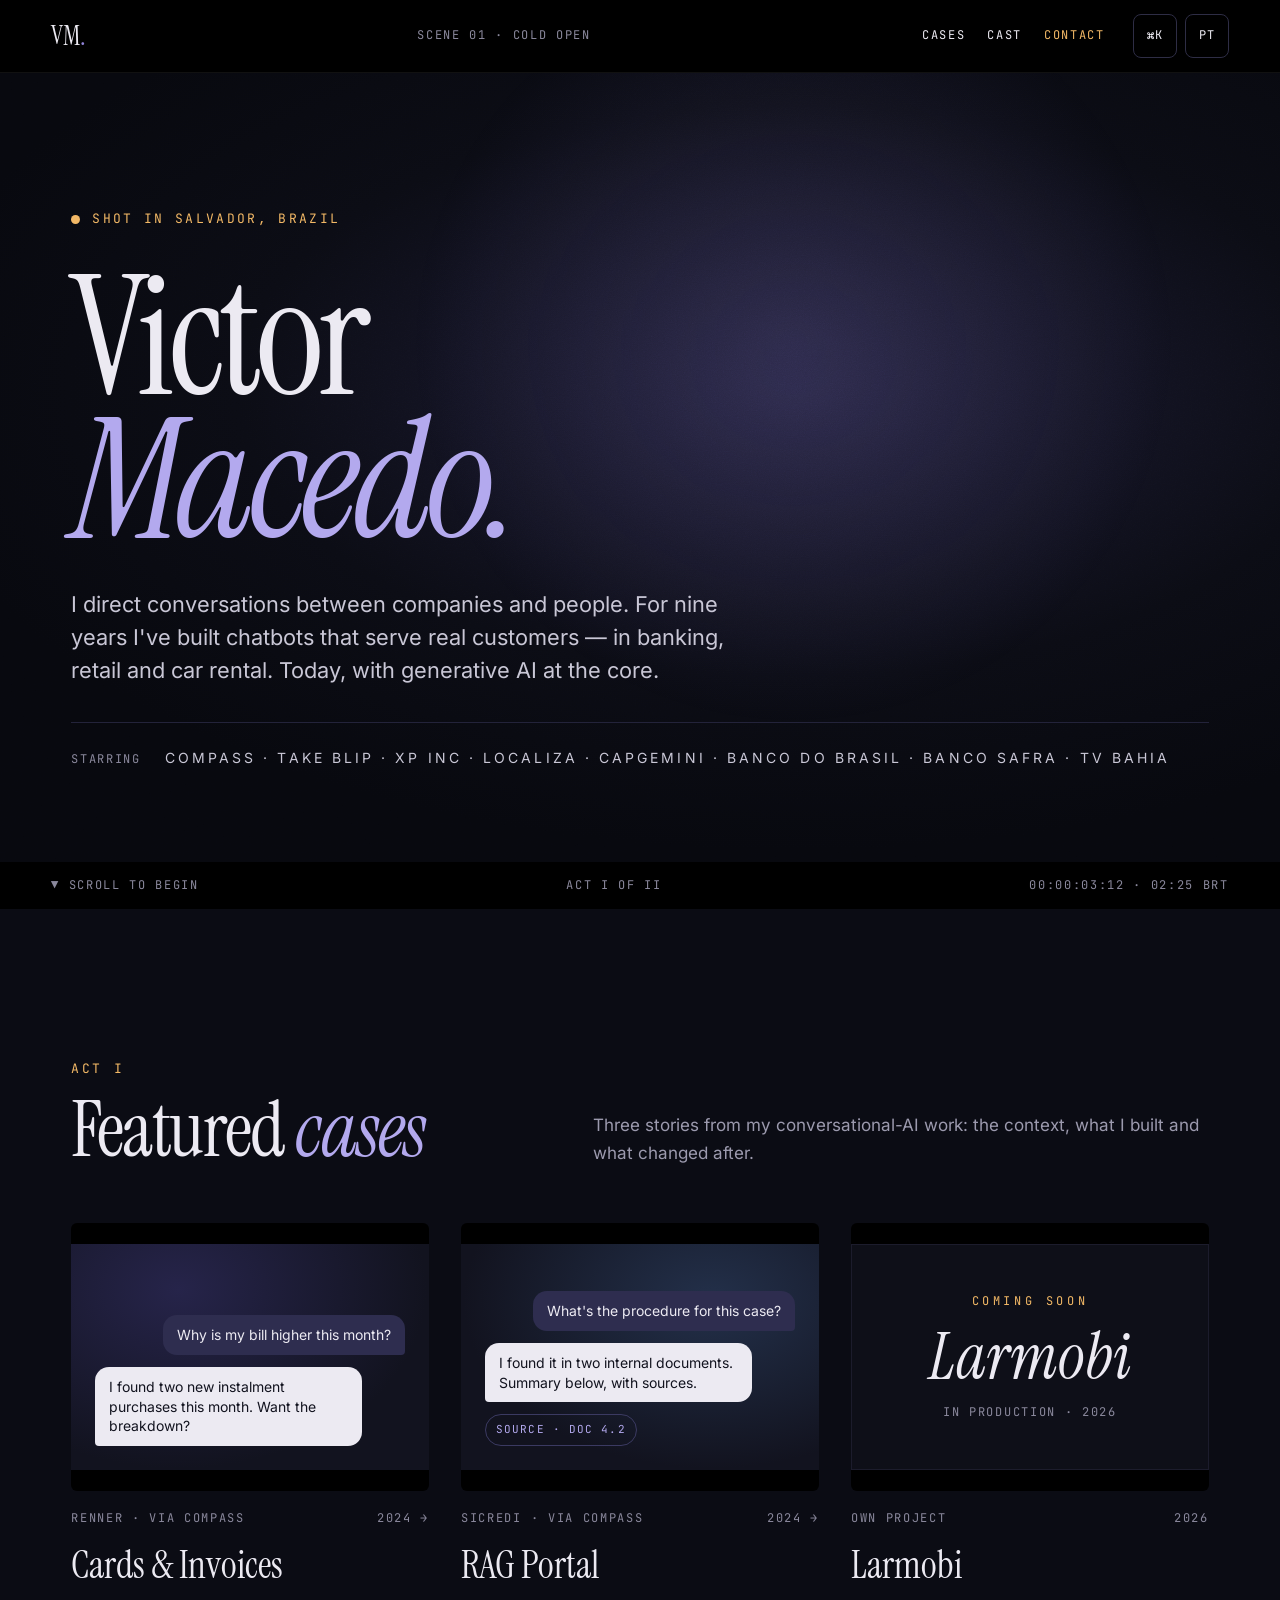
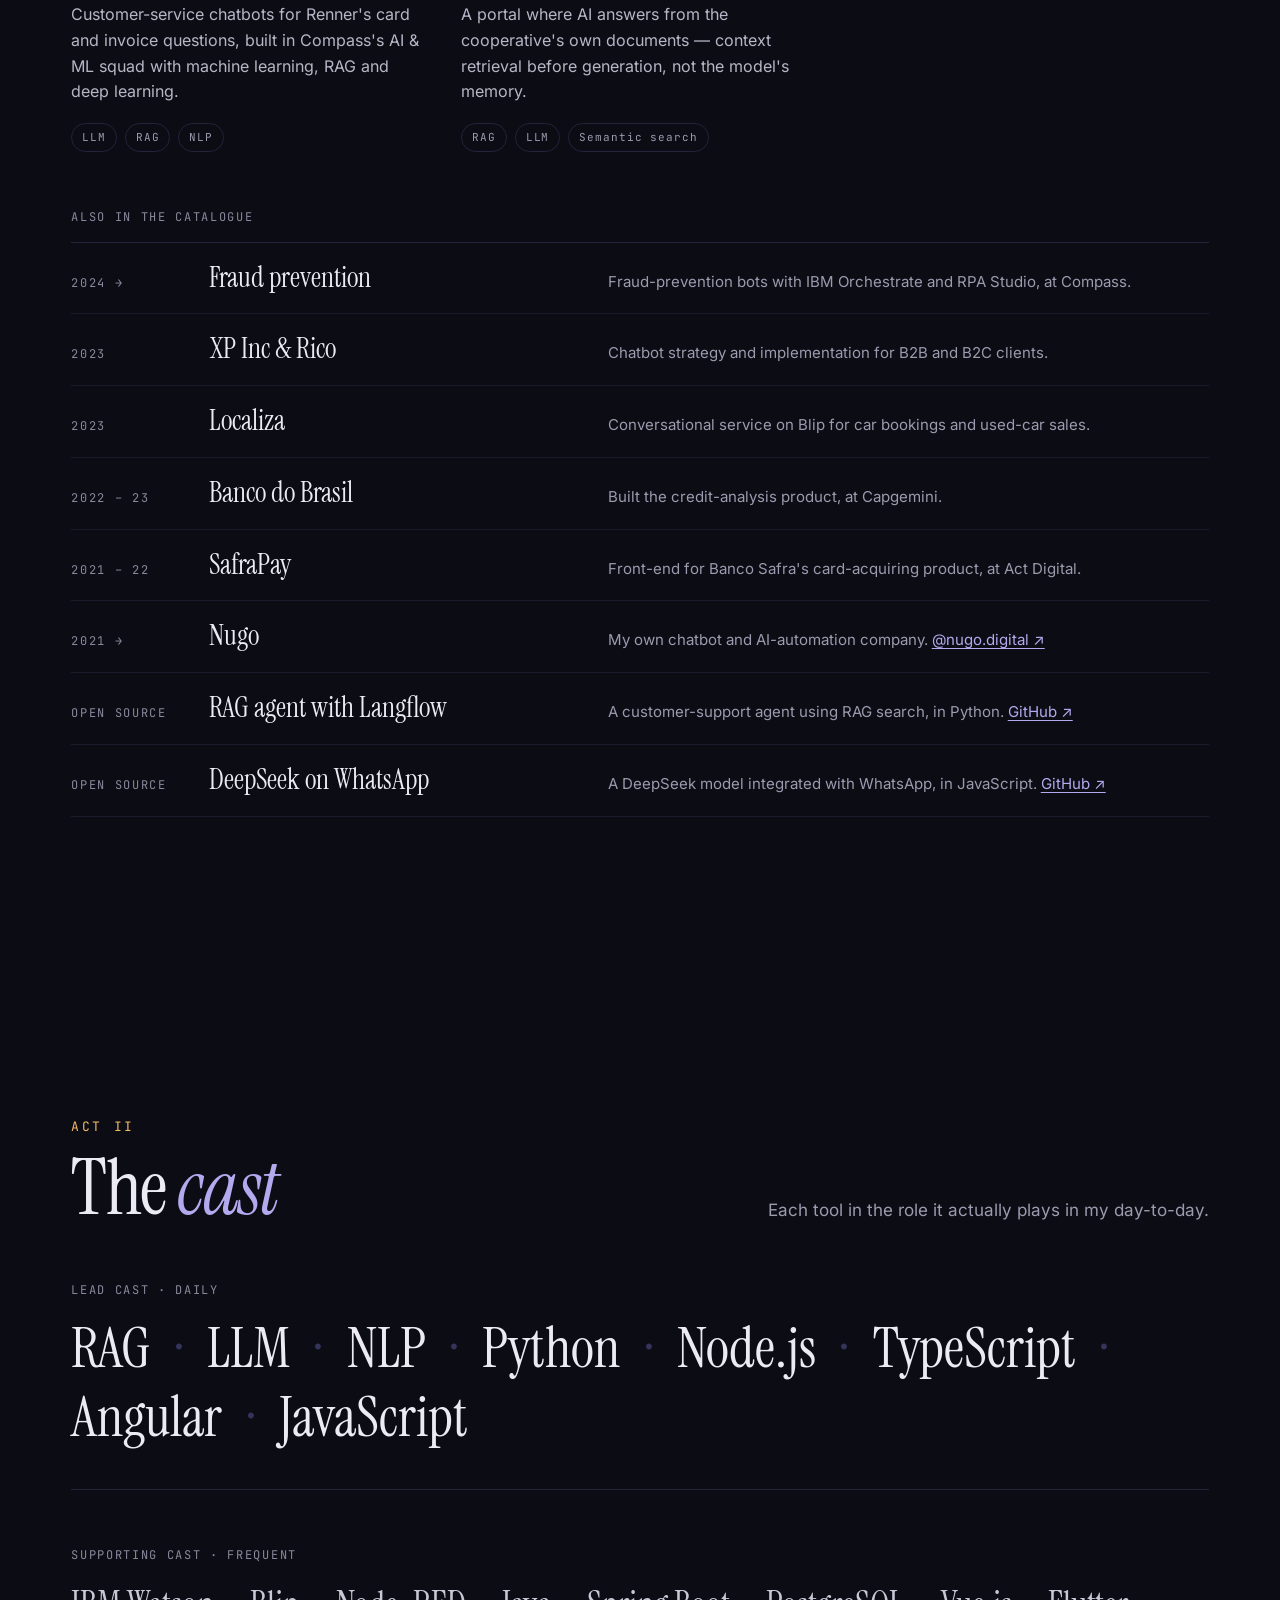
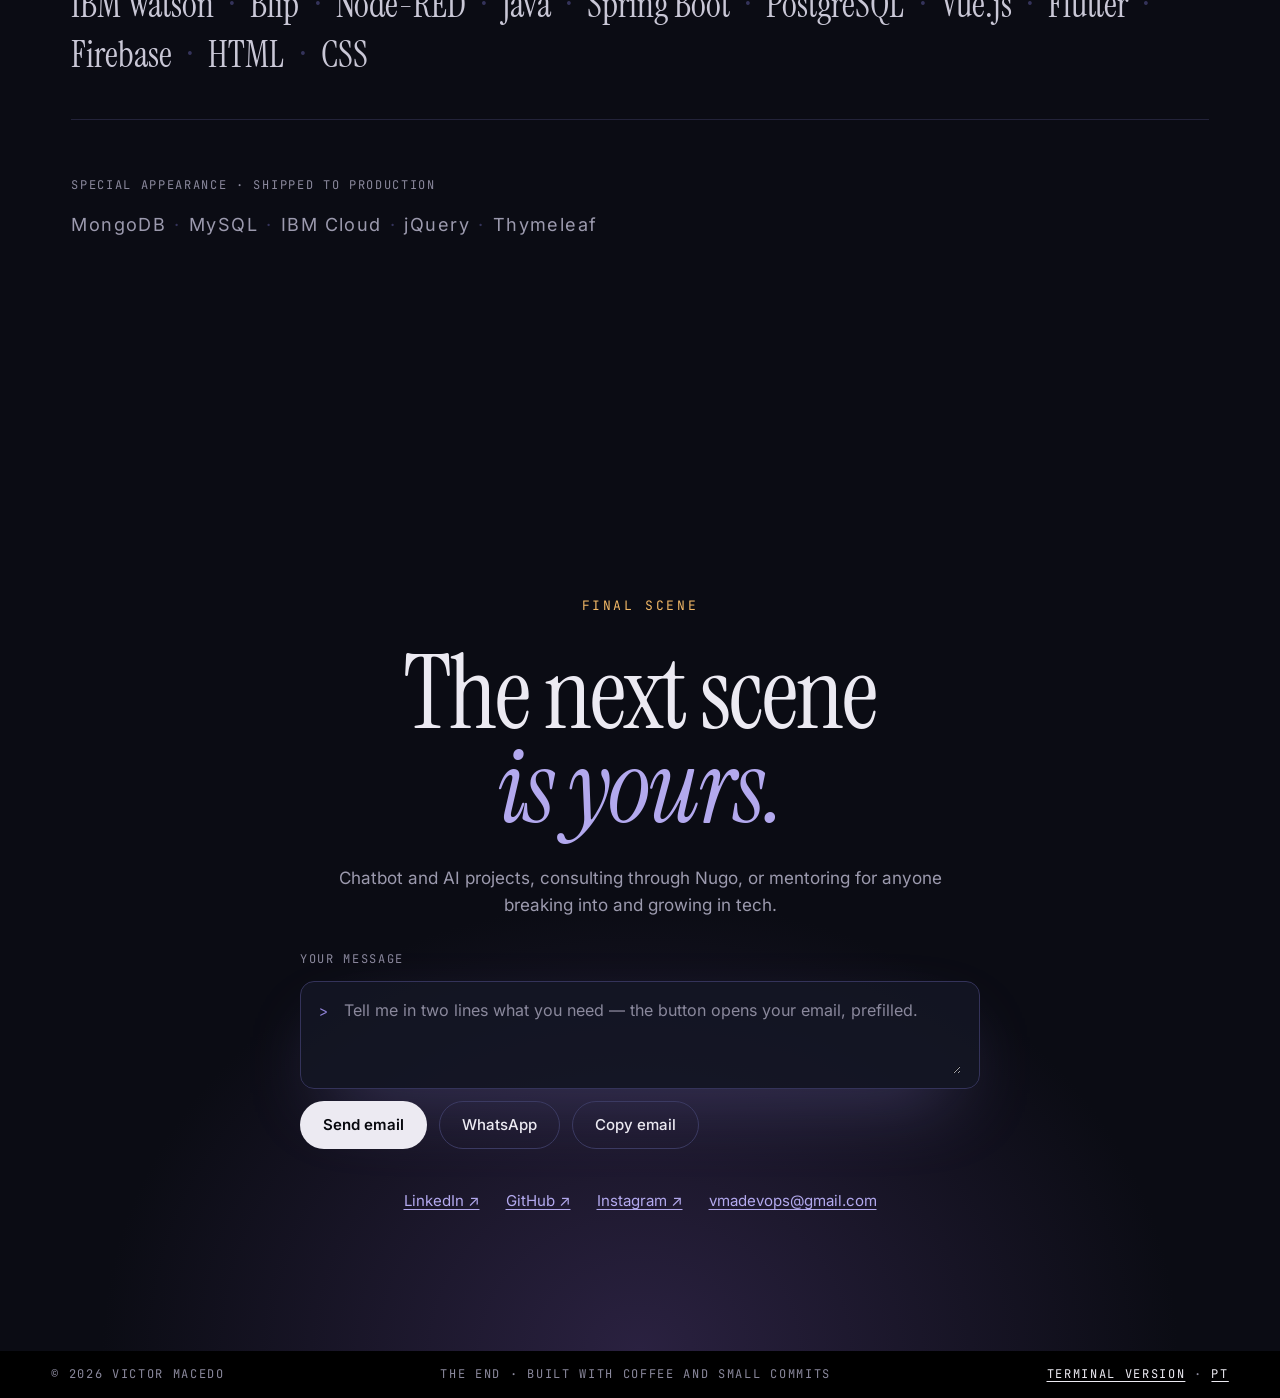
==== commit 7009493f: "Ajusta a frase de apresentação: chatbots há 9 anos, IA generativa hoje Co-Authored-By: Claude Opus 5" ====
--- a/en/index.html
+++ b/en/index.html
@@ -4,7 +4,7 @@
 <meta charset="utf-8">
 <meta name="viewport" content="width=device-width, initial-scale=1, viewport-fit=cover">
 <title>Victor Macedo — Conversational AI Engineer</title>
-<meta name="description" content="Victor Macedo has spent nine years building chatbots and AI agents for customer service — Compass, Take Blip, XP Inc, Localiza. Cases, stack and contact.">
+<meta name="description" content="Victor Macedo has spent nine years building customer-service chatbots and now works on AI agents — Compass, Take Blip, XP Inc, Localiza. Cases, stack and contact.">
 <meta name="author" content="Victor Macedo">
 <meta name="theme-color" content="#0B0C14">
 <meta name="color-scheme" content="dark">
@@ -16,7 +16,7 @@
 <meta property="og:type" content="website">
 <meta property="og:site_name" content="Victor Macedo">
 <meta property="og:title" content="Victor Macedo — Conversational AI Engineer">
-<meta property="og:description" content="Victor Macedo has spent nine years building chatbots and AI agents for customer service — Compass, Take Blip, XP Inc, Localiza. Cases, stack and contact.">
+<meta property="og:description" content="Victor Macedo has spent nine years building customer-service chatbots and now works on AI agents — Compass, Take Blip, XP Inc, Localiza. Cases, stack and contact.">
 <meta property="og:url" content="https://victormdev.github.io/en/">
 <meta property="og:image" content="https://victormdev.github.io/assets/img/og.png">
 <meta property="og:image:width" content="1200">
@@ -25,7 +25,7 @@
 <meta property="og:locale" content="en_US">
 <meta name="twitter:card" content="summary_large_image">
 <meta name="twitter:title" content="Victor Macedo — Conversational AI Engineer">
-<meta name="twitter:description" content="Victor Macedo has spent nine years building chatbots and AI agents for customer service — Compass, Take Blip, XP Inc, Localiza. Cases, stack and contact.">
+<meta name="twitter:description" content="Victor Macedo has spent nine years building customer-service chatbots and now works on AI agents — Compass, Take Blip, XP Inc, Localiza. Cases, stack and contact.">
 <meta name="twitter:image" content="https://victormdev.github.io/assets/img/og.png">
 <link rel="icon" href="/favicon.svg" type="image/svg+xml">
 <link rel="apple-touch-icon" href="/assets/img/apple-touch-icon.png">
@@ -58,7 +58,7 @@
   <div class="wrap hero__body">
     <p class="kicker mono"><span class="rec" aria-hidden="true"></span>Shot in Salvador, Brazil</p>
     <h1 class="hero__title"><span class="line">Victor</span><span class="line"><em>Macedo.</em></span></h1>
-    <p class="hero__logline">I direct conversations between companies and people. For nine years I&#x27;ve built chatbots and AI agents that serve real customers — in banking, retail and car rental.</p>
+    <p class="hero__logline">I direct conversations between companies and people. For nine years I&#x27;ve built chatbots that serve real customers — in banking, retail and car rental. Today, with generative AI at the core.</p>
     <p class="billing"><span class="mono">Starring</span> <span class="billing__names">Compass · Take Blip · XP Inc · Localiza · Capgemini · Banco do Brasil · Banco Safra · TV Bahia</span></p>
   </div>
   <div class="bar bar--hero mono" aria-hidden="true">
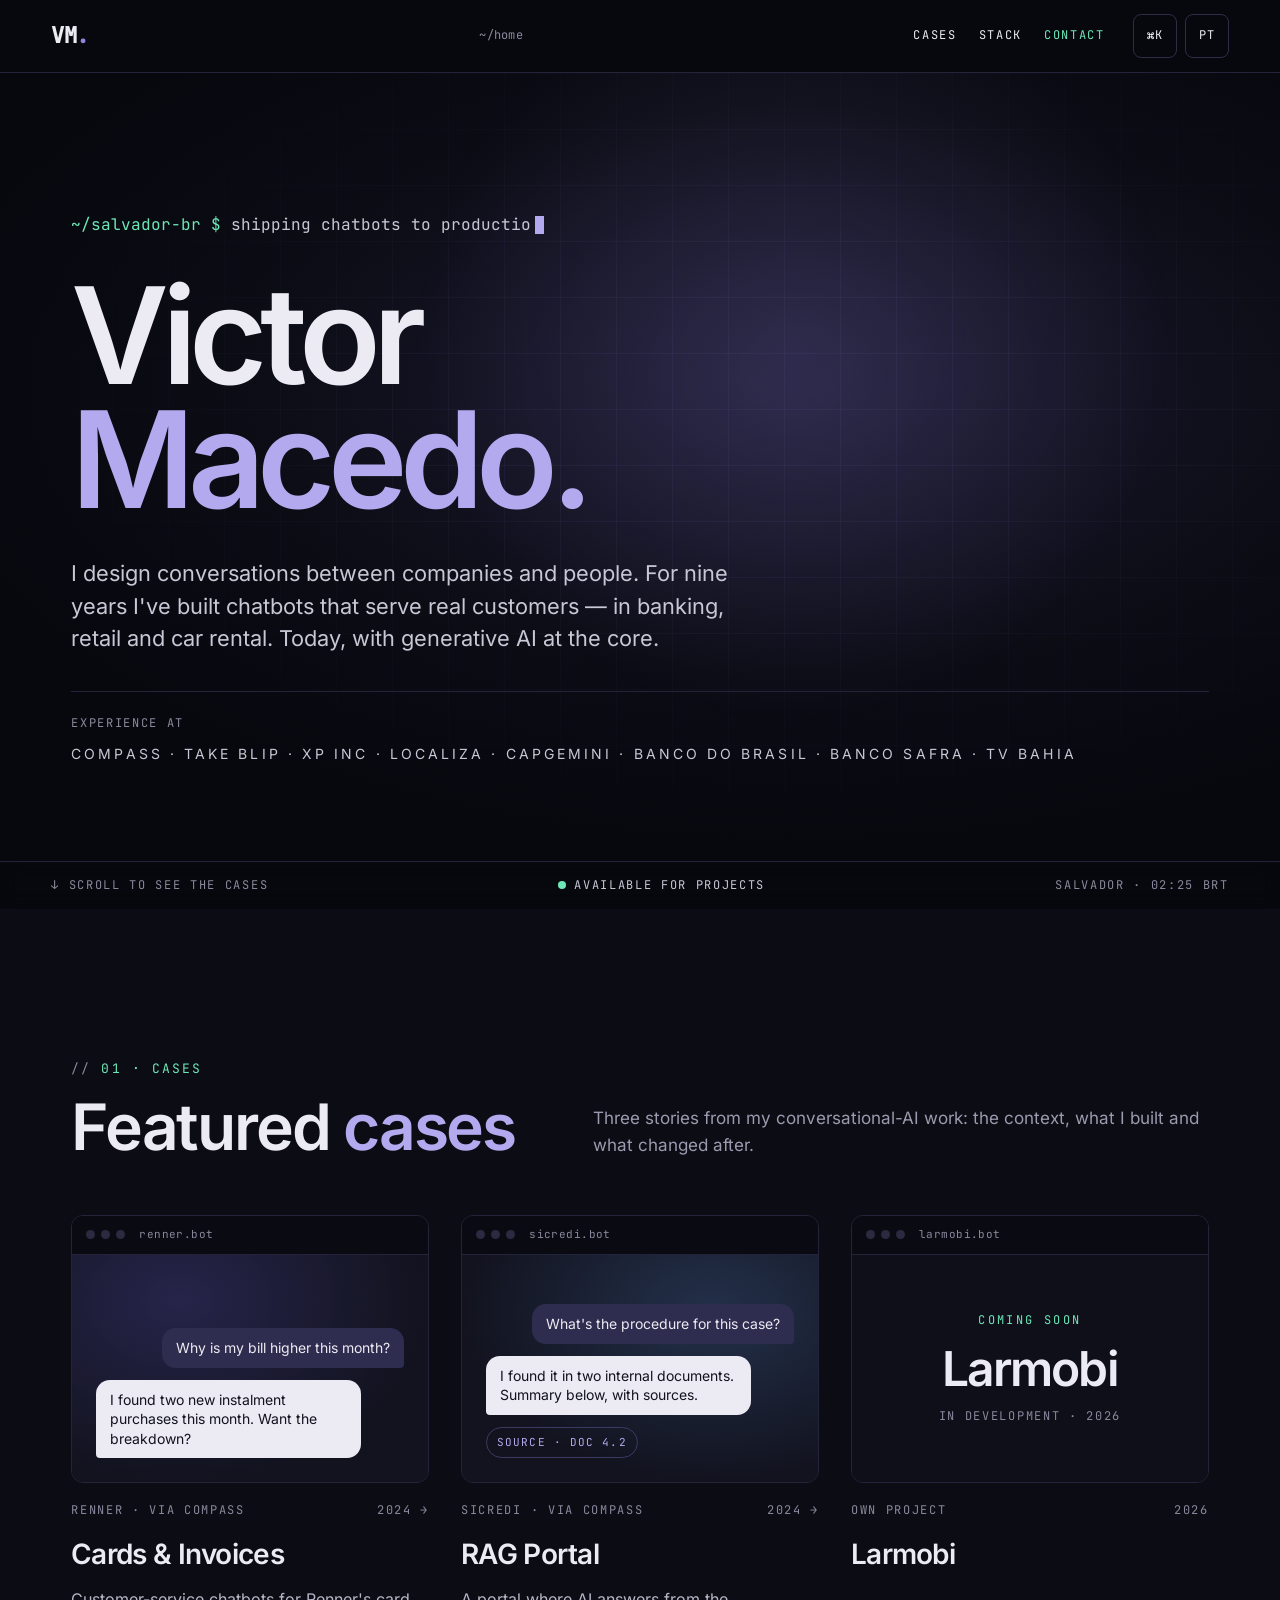
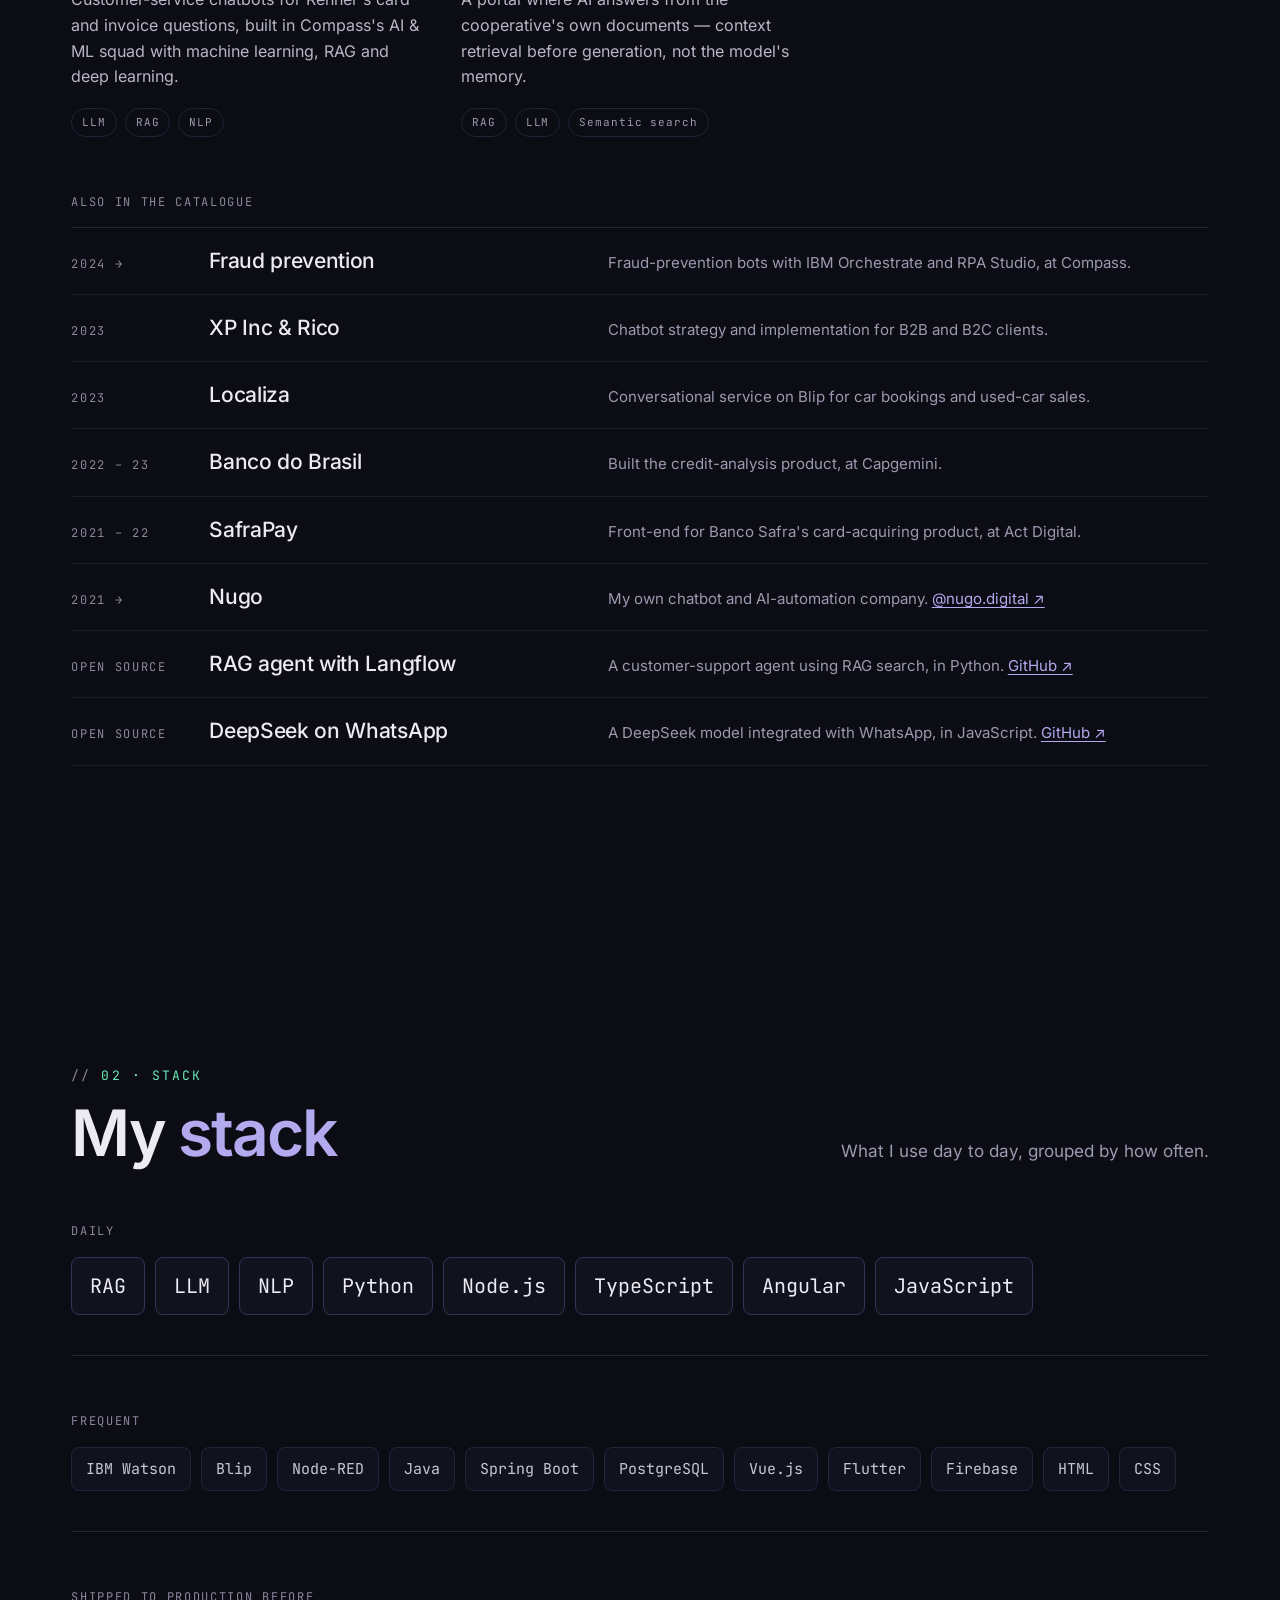
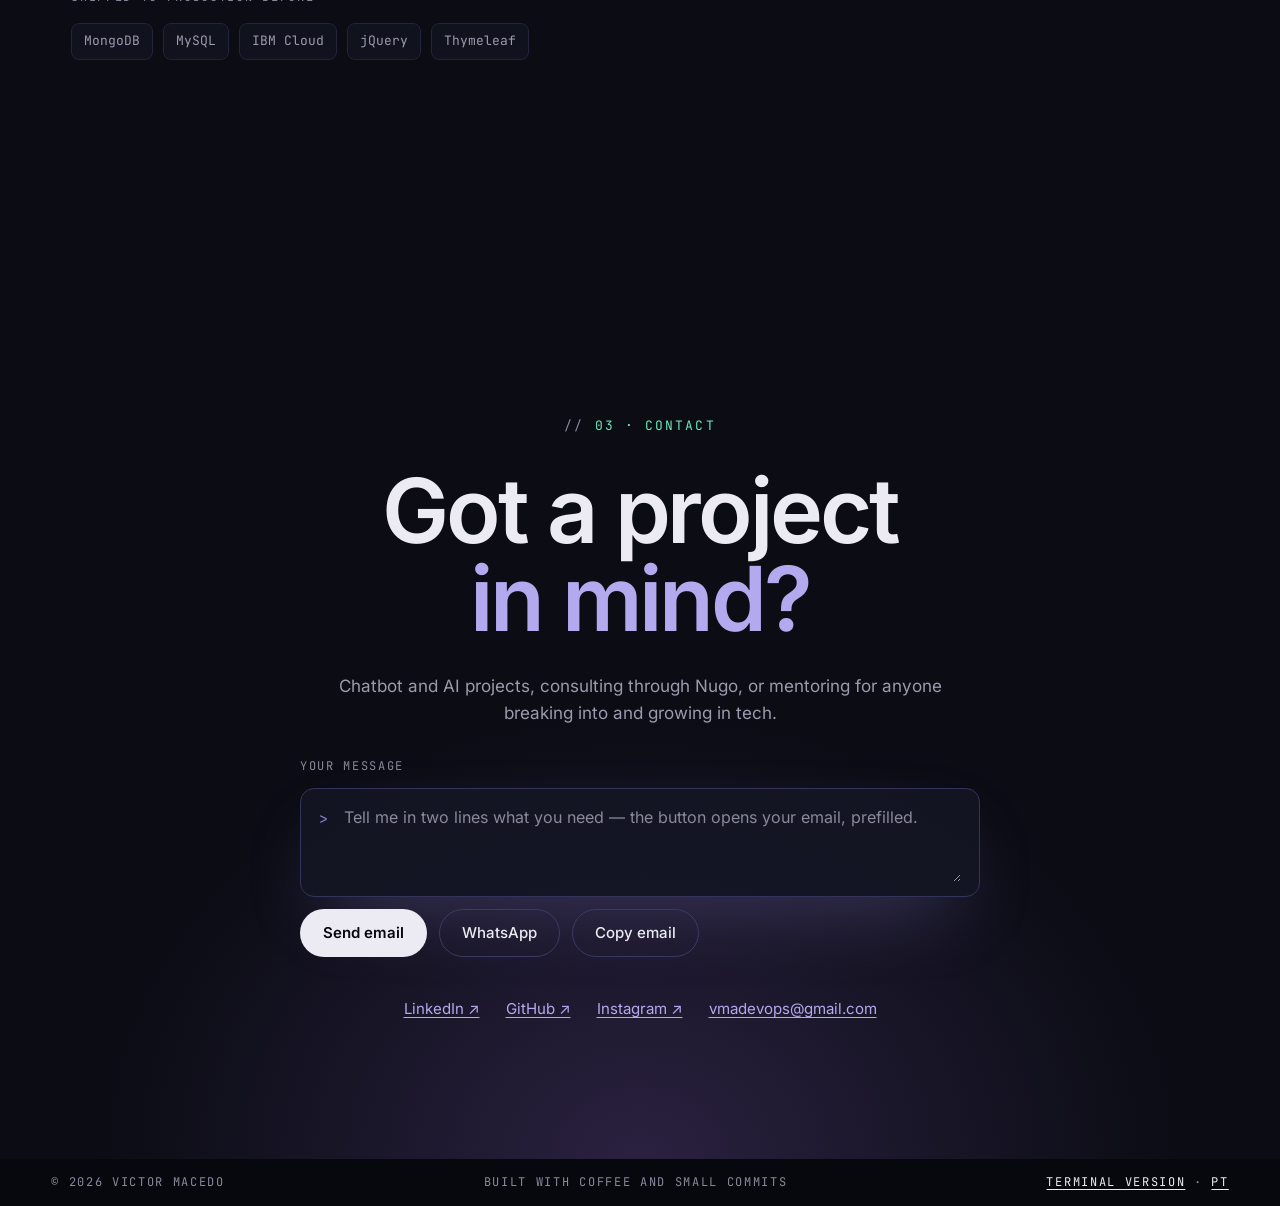
==== commit 87aa000d: "Troca o conceito cinematográfico por visual tecnológico - Prompt de terminal digitando o que faço, n" ====
--- a/en/index.html
+++ b/en/index.html
@@ -29,7 +29,6 @@
 <meta name="twitter:image" content="https://victormdev.github.io/assets/img/og.png">
 <link rel="icon" href="/favicon.svg" type="image/svg+xml">
 <link rel="apple-touch-icon" href="/assets/img/apple-touch-icon.png">
-<link rel="preload" href="/assets/fonts/instrument-serif.woff2" as="font" type="font/woff2" crossorigin>
 <link rel="preload" href="/assets/fonts/inter.woff2" as="font" type="font/woff2" crossorigin>
 <link rel="stylesheet" href="/assets/css/site.css?v=20261122">
 <script>document.documentElement.classList.replace('no-js','js')</script>
@@ -40,10 +39,10 @@
 <div class="progress" aria-hidden="true"><span id="progress"></span></div>
 <header class="bar bar--top" id="bar">
   <a class="mark" href="/en/" aria-label="Victor Macedo">VM<span>.</span></a>
-  <span class="bar__scene mono" id="scene" aria-hidden="true">Scene 01 · Cold open</span>
+  <span class="bar__scene mono" id="scene" aria-hidden="true">~/home</span>
   <nav class="bar__nav" aria-label="Sections">
     <a href="#cases" data-nav="cases">Cases</a>
-    <a href="#elenco" data-nav="elenco">Cast</a>
+    <a href="#stack" data-nav="stack">Stack</a>
     <a href="#contato" data-nav="contato" class="accent">Contact</a>
   </nav>
   <div class="bar__tools">
@@ -52,52 +51,52 @@
   </div>
 </header>
 <main id="conteudo">
-<section class="hero" id="top" data-scene="Scene 01 · Cold open">
+<section class="hero" id="top" data-scene="~/home">
   <div class="hero__light" id="light" aria-hidden="true"></div>
-  <svg class="grain" aria-hidden="true"><filter id="grain"><feTurbulence type="fractalNoise" baseFrequency=".85" numOctaves="2" stitchTiles="stitch"/><feColorMatrix type="saturate" values="0"/></filter><rect width="100%" height="100%" filter="url(#grain)"/></svg>
+  <div class="hero__grid" aria-hidden="true"></div>
   <div class="wrap hero__body">
-    <p class="kicker mono"><span class="rec" aria-hidden="true"></span>Shot in Salvador, Brazil</p>
-    <h1 class="hero__title"><span class="line">Victor</span><span class="line"><em>Macedo.</em></span></h1>
-    <p class="hero__logline">I direct conversations between companies and people. For nine years I&#x27;ve built chatbots that serve real customers — in banking, retail and car rental. Today, with generative AI at the core.</p>
-    <p class="billing"><span class="mono">Starring</span> <span class="billing__names">Compass · Take Blip · XP Inc · Localiza · Capgemini · Banco do Brasil · Banco Safra · TV Bahia</span></p>
+    <p class="kicker"><span class="kicker__prompt">~/salvador-br $</span> <span id="typed" data-phrases="[&quot;shipping chatbots to production&quot;, &quot;wiring LLMs with RAG&quot;, &quot;automating WhatsApp support&quot;, &quot;orchestrating AI agents&quot;]">shipping chatbots to production</span><span class="caret" aria-hidden="true"></span></p>
+    <h1 class="hero__title"><span class="line">Victor</span><span class="line accent">Macedo.</span></h1>
+    <p class="hero__logline">I design conversations between companies and people. For nine years I&#x27;ve built chatbots that serve real customers — in banking, retail and car rental. Today, with generative AI at the core.</p>
+    <p class="billing"><span class="mono">Experience at</span> <span class="billing__names">Compass · Take Blip · XP Inc · Localiza · Capgemini · Banco do Brasil · Banco Safra · TV Bahia</span></p>
   </div>
   <div class="bar bar--hero mono" aria-hidden="true">
-    <span>▼ Scroll to begin</span><span>Act I of II</span><span><span id="timecode">00:00:00:00</span> · <span id="clock">--:--</span> BRT</span>
+    <span>↓ Scroll to see the cases</span><span class="status"><span class="status__dot"></span>Available for projects</span><span>Salvador · <span id="clock">--:--</span> BRT</span>
   </div>
 </section>
-<section class="section wrap" id="cases" data-scene="Act I · Cases" aria-labelledby="cases-title">
+<section class="section wrap" id="cases" data-scene="~/cases" aria-labelledby="cases-title">
   <div class="section__head reveal">
-    <div><p class="act mono">Act I</p><h2 id="cases-title" class="display">Featured <em>cases</em></h2></div>
+    <div><p class="act mono">01 · Cases</p><h2 id="cases-title" class="display">Featured <span class="accent">cases</span></h2></div>
     <p class="lede">Three stories from my conversational-AI work: the context, what I built and what changed after.</p>
   </div>
   <div class="cases"><article class="case reveal" id="case-renner">
-  <div class="letterbox"><div class="frame frame--renner"><div class="frame__chat"><span class="bubble bubble--user">Why is my bill higher this month?</span><span class="bubble bubble--bot">I found two new instalment purchases this month. Want the breakdown?</span></div></div></div>
+  <div class="window"><div class="window__bar" aria-hidden="true"><i></i><i></i><i></i><span class="mono">renner.bot</span></div><div class="frame frame--renner"><div class="frame__chat"><span class="bubble bubble--user">Why is my bill higher this month?</span><span class="bubble bubble--bot">I found two new instalment purchases this month. Want the breakdown?</span></div></div></div>
   <p class="meta mono"><span>Renner · via Compass</span><span>2024 →</span></p>
   <h3 class="case__name">Cards &amp; Invoices</h3>
   <p class="case__desc">Customer-service chatbots for Renner&#x27;s card and invoice questions, built in Compass&#x27;s AI &amp; ML squad with machine learning, RAG and deep learning.</p><ul class="tags" aria-label="Stack"><li>LLM</li><li>RAG</li><li>NLP</li></ul>
 </article>
 <article class="case reveal" id="case-sicredi">
-  <div class="letterbox"><div class="frame frame--sicredi"><div class="frame__chat"><span class="bubble bubble--user">What&#x27;s the procedure for this case?</span><span class="bubble bubble--bot">I found it in two internal documents. Summary below, with sources.</span><span class="frame__source mono">Source · doc 4.2</span></div></div></div>
+  <div class="window"><div class="window__bar" aria-hidden="true"><i></i><i></i><i></i><span class="mono">sicredi.bot</span></div><div class="frame frame--sicredi"><div class="frame__chat"><span class="bubble bubble--user">What&#x27;s the procedure for this case?</span><span class="bubble bubble--bot">I found it in two internal documents. Summary below, with sources.</span><span class="frame__source mono">Source · doc 4.2</span></div></div></div>
   <p class="meta mono"><span>Sicredi · via Compass</span><span>2024 →</span></p>
   <h3 class="case__name">RAG Portal</h3>
   <p class="case__desc">A portal where AI answers from the cooperative&#x27;s own documents — context retrieval before generation, not the model&#x27;s memory.</p><ul class="tags" aria-label="Stack"><li>RAG</li><li>LLM</li><li>Semantic search</li></ul>
 </article>
 <article class="case reveal" id="case-larmobi">
-  <div class="letterbox"><div class="frame frame--soon"><span class="mono amber">Coming soon</span><span class="frame__title">Larmobi</span><span class="mono dim">In production · 2026</span></div></div>
+  <div class="window"><div class="window__bar" aria-hidden="true"><i></i><i></i><i></i><span class="mono">larmobi.bot</span></div><div class="frame frame--soon"><span class="mono signal">Coming soon</span><span class="frame__title">Larmobi</span><span class="mono dim">In development · 2026</span></div></div>
   <p class="meta mono"><span>Own project</span><span>2026</span></p>
   <h3 class="case__name">Larmobi</h3>
   
 </article></div>
   <div class="catalog"><h3 class="label mono">Also in the catalogue</h3><ul><li class="row reveal"><span class="row__year mono">2024 →</span><span class="row__name">Fraud prevention</span><span class="row__desc">Fraud-prevention bots with IBM Orchestrate and RPA Studio, at Compass.</span></li><li class="row reveal"><span class="row__year mono">2023</span><span class="row__name">XP Inc &amp; Rico</span><span class="row__desc">Chatbot strategy and implementation for B2B and B2C clients.</span></li><li class="row reveal"><span class="row__year mono">2023</span><span class="row__name">Localiza</span><span class="row__desc">Conversational service on Blip for car bookings and used-car sales.</span></li><li class="row reveal"><span class="row__year mono">2022 – 23</span><span class="row__name">Banco do Brasil</span><span class="row__desc">Built the credit-analysis product, at Capgemini.</span></li><li class="row reveal"><span class="row__year mono">2021 – 22</span><span class="row__name">SafraPay</span><span class="row__desc">Front-end for Banco Safra&#x27;s card-acquiring product, at Act Digital.</span></li><li class="row reveal"><span class="row__year mono">2021 →</span><span class="row__name">Nugo</span><span class="row__desc">My own chatbot and AI-automation company. <a href="https://www.instagram.com/nugo.digital/" target="_blank" rel="noopener">@nugo.digital ↗</a></span></li><li class="row reveal"><span class="row__year mono">Open source</span><span class="row__name">RAG agent with Langflow</span><span class="row__desc">A customer-support agent using RAG search, in Python. <a href="https://github.com/victormdev/rag-agent-python-langflow" target="_blank" rel="noopener">GitHub ↗</a></span></li><li class="row reveal"><span class="row__year mono">Open source</span><span class="row__name">DeepSeek on WhatsApp</span><span class="row__desc">A DeepSeek model integrated with WhatsApp, in JavaScript. <a href="https://github.com/victormdev/deepseek-whatsapp" target="_blank" rel="noopener">GitHub ↗</a></span></li></ul></div>
 </section>
-<section class="section wrap" id="elenco" data-scene="Act II · Cast" aria-labelledby="cast-title">
-  <div class="section__head reveal"><div><p class="act mono">Act II</p><h2 id="cast-title" class="display">The <em>cast</em></h2></div><p class="lede">Each tool in the role it actually plays in my day-to-day.</p></div>
-  <div class="tier tier--1 reveal"><h3 class="label mono">Lead cast · daily</h3><ul><li>RAG</li><li>LLM</li><li>NLP</li><li>Python</li><li>Node.js</li><li>TypeScript</li><li>Angular</li><li>JavaScript</li></ul></div><div class="tier tier--2 reveal"><h3 class="label mono">Supporting cast · frequent</h3><ul><li>IBM Watson</li><li>Blip</li><li>Node-RED</li><li>Java</li><li>Spring Boot</li><li>PostgreSQL</li><li>Vue.js</li><li>Flutter</li><li>Firebase</li><li>HTML</li><li>CSS</li></ul></div><div class="tier tier--3 reveal"><h3 class="label mono">Special appearance · shipped to production</h3><ul><li>MongoDB</li><li>MySQL</li><li>IBM Cloud</li><li>jQuery</li><li>Thymeleaf</li></ul></div>
+<section class="section wrap" id="stack" data-scene="~/stack" aria-labelledby="cast-title">
+  <div class="section__head reveal"><div><p class="act mono">02 · Stack</p><h2 id="cast-title" class="display">My <span class="accent">stack</span></h2></div><p class="lede">What I use day to day, grouped by how often.</p></div>
+  <div class="tier tier--1 reveal"><h3 class="label mono">Daily</h3><ul><li>RAG</li><li>LLM</li><li>NLP</li><li>Python</li><li>Node.js</li><li>TypeScript</li><li>Angular</li><li>JavaScript</li></ul></div><div class="tier tier--2 reveal"><h3 class="label mono">Frequent</h3><ul><li>IBM Watson</li><li>Blip</li><li>Node-RED</li><li>Java</li><li>Spring Boot</li><li>PostgreSQL</li><li>Vue.js</li><li>Flutter</li><li>Firebase</li><li>HTML</li><li>CSS</li></ul></div><div class="tier tier--3 reveal"><h3 class="label mono">Shipped to production before</h3><ul><li>MongoDB</li><li>MySQL</li><li>IBM Cloud</li><li>jQuery</li><li>Thymeleaf</li></ul></div>
 </section>
-<section class="contact" id="contato" data-scene="Final scene" aria-labelledby="contact-title">
+<section class="contact" id="contato" data-scene="~/contact" aria-labelledby="contact-title">
   <div class="contact__inner reveal">
-    <p class="act mono">Final scene</p>
-    <h2 id="contact-title" class="display display--xl">The next scene<br><em>is yours.</em></h2>
+    <p class="act mono">03 · Contact</p>
+    <h2 id="contact-title" class="display display--xl">Got a project<br><span class="accent">in mind?</span></h2>
     <p class="lede">Chatbot and AI projects, consulting through Nugo, or mentoring for anyone breaking into and growing in tech.</p>
     <form class="message" id="message" data-subject="Hello from your portfolio" data-greeting="Hi Victor! I found you through your portfolio.">
       <label class="label mono" for="message-text">Your message</label>
@@ -119,7 +118,7 @@
 </main>
 <footer class="bar bar--bottom mono">
   <span>© 2026 Victor Macedo</span>
-  <span>The end · built with coffee and small commits</span>
+  <span>Built with coffee and small commits</span>
   <span class="bar__links"><a href="/terminal/">Terminal version</a> · <a href="/" hreflang="pt-BR" data-lang-switch="pt-BR">PT</a></span>
 </footer>
 <dialog class="palette" id="palette" aria-label="Search">
@@ -127,7 +126,7 @@
   <ul class="palette__list" id="palette-list" role="listbox"></ul>
 </dialog>
 <div class="toast" id="toast" role="status" aria-live="polite"></div>
-<script type="application/json" id="vm-data">{"lang": "en", "path": "/en/", "otherPath": "/", "email": "vmadevops@gmail.com", "whatsapp": "5571992068839", "palette": {"title": "Search", "placeholder": "search sections, cases, actions…", "empty": "Nothing found.", "groups": {"sec": "section", "case": "case", "act": "action"}, "actions": {"copy": "Copy email", "lang": "Ler em português", "terminal": "Open terminal version", "top": "Back to top", "whatsapp": "Open WhatsApp"}, "close": "Close"}, "contact": {"copied": "Email copied"}, "sections": [{"id": "top", "label": "Victor Macedo"}, {"id": "cases", "label": "Cases"}, {"id": "elenco", "label": "Cast"}, {"id": "contato", "label": "Contact"}], "cases": [{"id": "renner", "label": "Cards & Invoices · Renner · via Compass"}, {"id": "sicredi", "label": "RAG Portal · Sicredi · via Compass"}, {"id": "larmobi", "label": "Larmobi · Own project"}]}</script>
+<script type="application/json" id="vm-data">{"lang": "en", "path": "/en/", "otherPath": "/", "email": "vmadevops@gmail.com", "whatsapp": "5571992068839", "palette": {"title": "Search", "placeholder": "search sections, cases, actions…", "empty": "Nothing found.", "groups": {"sec": "section", "case": "case", "act": "action"}, "actions": {"copy": "Copy email", "lang": "Ler em português", "terminal": "Open terminal version", "top": "Back to top", "whatsapp": "Open WhatsApp"}, "close": "Close"}, "contact": {"copied": "Email copied"}, "sections": [{"id": "top", "label": "Victor Macedo"}, {"id": "cases", "label": "Cases"}, {"id": "stack", "label": "Stack"}, {"id": "contato", "label": "Contact"}], "cases": [{"id": "renner", "label": "Cards & Invoices · Renner · via Compass"}, {"id": "sicredi", "label": "RAG Portal · Sicredi · via Compass"}, {"id": "larmobi", "label": "Larmobi · Own project"}]}</script>
 <script src="/assets/js/site.js?v=20261122" defer></script>
 </body>
 </html>
--- a/assets/css/site.css
+++ b/assets/css/site.css
@@ -1,14 +1,11 @@
-/* Victor Macedo — cinematic portfolio. Palette from the original Nocturne system, plus projector amber. */
-@font-face{font-family:"Instrument Serif";src:url("/assets/fonts/instrument-serif.woff2") format("woff2");font-weight:400;font-style:normal;font-display:swap}
-@font-face{font-family:"Instrument Serif";src:url("/assets/fonts/instrument-serif-italic.woff2") format("woff2");font-weight:400;font-style:italic;font-display:swap}
+/* Victor Macedo — portfolio. Dark UI, violet accent, mint signal for status. */
 @font-face{font-family:"Inter";src:url("/assets/fonts/inter.woff2") format("woff2");font-weight:400 600;font-style:normal;font-display:swap}
 @font-face{font-family:"JetBrains Mono";src:url("/assets/fonts/jetbrains-mono.woff2") format("woff2");font-weight:400 500;font-style:normal;font-display:swap}
 
 :root{
   --ink:#07080E; --bg:#0B0C14; --surface:#141625; --line:#23233A; --line-2:#34335A;
   --text:#ECEAF2; --text-2:#C9C7D6; --muted:#9C9AAE; --dim:#8A889C;
-  --accent:#9184D9; --accent-2:#B3A9EE; --accent-3:#D6D0F7; --amber:#F2B866;
-  --serif:"Instrument Serif", "Times New Roman", serif;
+  --accent:#9184D9; --accent-2:#B3A9EE; --accent-3:#D6D0F7; --signal:#6EE7B7;
   --sans:"Inter", system-ui, -apple-system, "Segoe UI", sans-serif;
   --mono:"JetBrains Mono", ui-monospace, SFMono-Regular, Menlo, monospace;
   --pad:clamp(20px, 4vw, 56px);
@@ -20,42 +17,42 @@
 img,svg{display:block;max-width:100%}
 a{color:var(--accent-2);text-underline-offset:3px}
 a:hover{color:var(--accent-3)}
-:focus-visible{outline:2px solid var(--amber);outline-offset:3px;border-radius:4px}
+:focus-visible{outline:2px solid var(--signal);outline-offset:3px;border-radius:4px}
 ::selection{background:var(--accent);color:var(--ink)}
 button,input,textarea{font:inherit;color:inherit}
-em{font-style:italic;color:var(--accent-2)}
 ul,ol{list-style:none;margin:0;padding:0}
 h1,h2,h3,p,blockquote{margin:0}
 
 .mono{font-family:var(--mono);font-size:12px;letter-spacing:.14em;text-transform:uppercase}
 .accent{color:var(--accent-2)}
-.amber{color:var(--amber)}
+.signal{color:var(--signal)}
 .dim{color:var(--dim)}
 .wrap{width:100%;max-width:1240px;margin:0 auto;padding-inline:var(--pad)}
 .center{text-align:center;display:flex;flex-direction:column;align-items:center;gap:14px}
 .label{color:var(--dim);font-weight:400}
-.act{color:var(--amber);font-size:13px;letter-spacing:.2em}
+.act{color:var(--signal);font-size:13px;letter-spacing:.16em}
+.act::before{content:"// ";color:var(--dim)}
 .lede{font-size:17px;line-height:1.6;color:var(--muted);max-width:56ch}
-.display{font:400 clamp(52px,6vw,88px)/.95 var(--serif);letter-spacing:-.02em}
-.display--xl{font-size:clamp(56px,8vw,120px);line-height:.92}
-
-.skip{position:absolute;left:12px;top:-60px;z-index:100;background:var(--amber);color:var(--ink);padding:10px 14px;border-radius:8px;font-weight:600;text-decoration:none}
+.display{font:600 clamp(40px,5vw,72px)/1.02 var(--sans);letter-spacing:-.035em}
+.display--xl{font-size:clamp(44px,7vw,104px);line-height:.98}
+
+.skip{position:absolute;left:12px;top:-60px;z-index:100;background:var(--signal);color:var(--ink);padding:10px 14px;border-radius:8px;font-weight:600;text-decoration:none}
 .skip:focus{top:12px}
 
 /* Progress */
 .progress{position:fixed;inset:0 0 auto 0;height:2px;z-index:60;pointer-events:none}
-.progress span{display:block;height:100%;width:100%;background:var(--amber);transform-origin:0 50%;transform:scaleX(0)}
-
-/* Letterbox bars */
-.bar{background:#000;color:var(--dim);display:flex;flex-wrap:wrap;align-items:center;justify-content:space-between;gap:10px 28px;padding:14px var(--pad)}
-.bar--top{position:sticky;top:0;z-index:50;min-height:64px;border-bottom:1px solid #111}
-.bar__scene{flex:1;text-align:center;min-width:0;white-space:nowrap;overflow:hidden;text-overflow:ellipsis;transition:opacity .4s}
+.progress span{display:block;height:100%;width:100%;background:var(--signal);transform-origin:0 50%;transform:scaleX(0)}
+
+/* Bars */
+.bar{background:rgba(7,8,14,.88);backdrop-filter:blur(10px);-webkit-backdrop-filter:blur(10px);color:var(--dim);display:flex;flex-wrap:wrap;align-items:center;justify-content:space-between;gap:10px 28px;padding:14px var(--pad)}
+.bar--top{position:sticky;top:0;z-index:50;min-height:64px;border-bottom:1px solid var(--line)}
+.bar__scene{flex:1;text-transform:none;letter-spacing:.02em;text-align:center;min-width:0;white-space:nowrap;overflow:hidden;text-overflow:ellipsis;transition:opacity .4s}
 .bar__nav{display:flex;gap:2px 22px;font-family:var(--mono);font-size:12px;letter-spacing:.14em;text-transform:uppercase}
 .bar__nav a{color:var(--text);text-decoration:none;padding:12px 0;position:relative}
-.bar__nav a.accent{color:var(--amber)}
+.bar__nav a.accent{color:var(--signal)}
 .bar__nav a[aria-current="true"]::after{content:"";position:absolute;left:0;right:0;bottom:6px;height:1px;background:currentColor}
 .bar__tools{display:flex;gap:8px}
-.mark{font:400 26px/1 var(--serif);color:var(--text);text-decoration:none;letter-spacing:0}
+.mark{font:600 22px/1 var(--mono);color:var(--text);text-decoration:none;letter-spacing:-.02em}
 .mark span{color:var(--accent)}
 .kbd{display:inline-flex;align-items:center;justify-content:center;min-width:44px;min-height:44px;padding:0 12px;border:1px solid #2E2D45;border-radius:8px;background:transparent;font-family:var(--mono);font-size:12px;letter-spacing:.1em;color:var(--text);text-decoration:none;cursor:pointer;transition:border-color .2s,color .2s}
 .kbd:hover{border-color:var(--accent);color:var(--accent-3)}
@@ -70,17 +67,20 @@
   background:radial-gradient(ellipse 70% 55% at 62% 38%,#1E1D36 0%,var(--bg) 62%,var(--ink) 100%)}
 .hero__light{position:absolute;left:0;top:0;width:900px;height:900px;margin:-450px 0 0 -450px;border-radius:50%;pointer-events:none;
   background:radial-gradient(circle,rgba(145,132,217,.16) 0%,rgba(145,132,217,0) 60%);transform:translate3d(62vw,30vh,0);transition:transform 1.2s var(--ease)}
-.grain{position:absolute;inset:0;width:100%;height:100%;pointer-events:none;mix-blend-mode:overlay;opacity:.22;animation:flicker 5s ease-in-out infinite}
+.hero__grid{position:absolute;inset:0;pointer-events:none;background-image:linear-gradient(rgba(145,132,217,.07) 1px,transparent 1px),linear-gradient(90deg,rgba(145,132,217,.07) 1px,transparent 1px);background-size:56px 56px;-webkit-mask-image:radial-gradient(ellipse 75% 65% at 60% 40%,#000 25%,transparent 80%);mask-image:radial-gradient(ellipse 75% 65% at 60% 40%,#000 25%,transparent 80%)}
 .hero__body{position:relative;z-index:2;flex:1;display:flex;flex-direction:column;justify-content:center;gap:36px;padding-block:clamp(48px,8vw,104px) 56px}
-.kicker{display:flex;align-items:center;gap:12px;color:var(--amber);font-size:13px;letter-spacing:.18em}
-.rec{width:9px;height:9px;border-radius:50%;background:var(--amber);animation:blink 1.1s steps(1) infinite}
-.hero__title{font:400 clamp(86px,13vw,196px)/.86 var(--serif);letter-spacing:-.035em}
+.kicker{display:flex;flex-wrap:wrap;align-items:center;gap:0 10px;font:400 clamp(14px,1.3vw,16px)/1.6 var(--mono);color:var(--text-2);min-height:1.6em}
+.kicker__prompt{color:var(--signal)}
+.caret{display:inline-block;width:9px;height:1.1em;margin-left:-6px;background:var(--accent-2);vertical-align:-3px;animation:blink 1.1s steps(1) infinite}
+.hero__title{font:600 clamp(60px,10.5vw,160px)/.92 var(--sans);letter-spacing:-.055em}
 .hero__title .line{display:block}
 .hero__logline{max-width:680px;font-size:clamp(18px,1.7vw,23px);line-height:1.5;color:var(--text-2)}
 .billing{display:flex;flex-wrap:wrap;gap:8px 24px;align-items:baseline;padding-top:22px;border-top:1px solid var(--line)}
 .billing .mono{color:var(--dim)}
 .billing__names{font-size:14px;letter-spacing:.22em;text-transform:uppercase;color:var(--text-2);line-height:1.9}
-.bar--hero{position:relative;z-index:2;font-size:12px}
+.bar--hero{position:relative;z-index:2;font-size:12px;border-top:1px solid var(--line)}
+.status{display:inline-flex;align-items:center;gap:8px;color:var(--text-2)}
+.status__dot{width:8px;height:8px;border-radius:50%;background:var(--signal);box-shadow:0 0 0 0 rgba(110,231,183,.6);animation:pulse 2.4s ease-out infinite}
 
 .js .hero__title .line,.js .hero__logline,.js .kicker,.js .billing{animation:rise 1.4s var(--ease) both}
 .js .hero__title .line:nth-child(2){animation-delay:.12s}
@@ -110,9 +110,13 @@
 /* Cases */
 .cases{display:grid;grid-template-columns:repeat(auto-fit,minmax(min(100%,330px),1fr));gap:40px 32px}
 .case{display:flex;flex-direction:column;gap:18px}
-.letterbox{aspect-ratio:4/3;background:#000;padding:6% 0;border-radius:6px;display:flex;overflow:hidden}
+.window{aspect-ratio:4/3;display:flex;flex-direction:column;background:#0E0F18;border:1px solid var(--line);border-radius:12px;overflow:hidden;transition:border-color .3s}
+.case:hover .window{border-color:var(--line-2)}
+.window__bar{display:flex;align-items:center;gap:6px;padding:10px 14px;border-bottom:1px solid var(--line);background:#0A0B12}
+.window__bar i{width:9px;height:9px;border-radius:50%;background:#2A2A40}
+.window__bar .mono{margin-left:8px;font-size:11px;letter-spacing:.04em;text-transform:none;color:var(--dim)}
 .frame{flex:1;display:flex;transition:transform 1.2s var(--ease)}
-.case:hover .frame{transform:scale(1.035)}
+.case:hover .frame{transform:translateY(-2px)}
 .frame--renner{background:radial-gradient(ellipse at 30% 20%,#26244A,#12131F 70%)}
 .frame--sicredi{background:radial-gradient(ellipse at 70% 25%,#23304A,#12131F 70%)}
 .frame__chat{flex:1;padding:24px;display:flex;flex-direction:column;justify-content:flex-end;gap:12px}
@@ -120,14 +124,14 @@
 .bubble--user{align-self:flex-end;background:#2E2D4F;border-bottom-right-radius:4px}
 .bubble--bot{align-self:flex-start;background:var(--text);color:#12131F;border-bottom-left-radius:4px}
 .frame__source{align-self:flex-start;font-size:11px;letter-spacing:.1em;color:var(--accent-2);border:1px solid #3B3A62;border-radius:999px;padding:6px 10px}
-.frame--soon{background:#0E0F18;border:1px solid #1C1C2C;flex-direction:column;align-items:center;justify-content:center;gap:14px;text-align:center}
-.frame--soon .amber{letter-spacing:.3em}
-.frame__title{font:italic 400 clamp(48px,5vw,64px)/1 var(--serif)}
+.frame--soon{background:#0E0F18;flex-direction:column;align-items:center;justify-content:center;gap:14px;text-align:center}
+.frame--soon .signal{letter-spacing:.2em}
+.frame__title{font:600 clamp(36px,4vw,48px)/1 var(--sans);letter-spacing:-.04em}
 .meta{display:flex;justify-content:space-between;gap:12px;color:var(--dim)}
-.case__name{font:400 38px/1 var(--serif);display:flex;gap:12px;align-items:baseline}
+.case__name{font:600 28px/1.1 var(--sans);letter-spacing:-.025em;display:flex;gap:12px;align-items:baseline}
 .case__link{font-size:24px;text-decoration:none}
 .case__desc{font-size:16px;line-height:1.6;color:#B8B6C6}
-.case__result{font-size:16px;color:var(--amber)}
+.case__result{font-size:16px;color:var(--signal)}
 .case__result .mono{color:var(--dim);margin-right:6px}
 .tags{display:flex;flex-wrap:wrap;gap:8px}
 .tags li{font-family:var(--mono);font-size:11px;letter-spacing:.08em;color:var(--muted);border:1px solid var(--line);border-radius:999px;padding:5px 10px}
@@ -136,20 +140,19 @@
 .row{display:flex;flex-wrap:wrap;gap:6px 28px;align-items:baseline;padding:20px 0;border-bottom:1px solid #1A1A2B;transition:padding .3s var(--ease)}
 .row:hover{padding-left:8px}
 .row__year{flex:0 0 110px;color:var(--dim);font-size:12px}
-.row__name{flex:1 1 240px;font:400 28px/1.1 var(--serif)}
+.row__name{flex:1 1 240px;font:500 21px/1.2 var(--sans);letter-spacing:-.015em}
 .row__desc{flex:2 1 340px;font-size:15px;line-height:1.55;color:var(--muted)}
 .row__desc a{white-space:nowrap}
 
-/* Cast */
+/* Stack */
 .tier{display:flex;flex-direction:column;gap:16px;padding-bottom:40px;border-bottom:1px solid var(--line)}
 .tier:last-child{border-bottom:0}
-.tier ul{display:flex;flex-wrap:wrap;gap:4px 0}
-.tier li{transition:color .2s}
-.tier li:not(:last-child)::after{content:"·";margin:0 .45em;color:var(--line-2)}
-.tier--1 li{font:400 clamp(36px,4.4vw,60px)/1.15 var(--serif);color:var(--text)}
-.tier--2 li{font:400 clamp(26px,2.8vw,36px)/1.3 var(--serif);color:var(--text-2)}
-.tier--3 li{font-size:18px;letter-spacing:.08em;line-height:1.6;color:var(--muted)}
-.tier li:hover{color:var(--accent-2)}
+.tier ul{display:flex;flex-wrap:wrap;gap:10px}
+.tier li{font-family:var(--mono);border:1px solid var(--line);border-radius:8px;background:rgba(20,22,37,.6);transition:border-color .2s,color .2s}
+.tier--1 li{font-size:clamp(17px,1.6vw,20px);padding:12px 18px;color:var(--text);border-color:var(--line-2)}
+.tier--2 li{font-size:15px;padding:9px 14px;color:var(--text-2)}
+.tier--3 li{font-size:13px;padding:7px 12px;color:var(--muted)}
+.tier li:hover{border-color:var(--accent);color:var(--accent-3)}
 
 /* Contact */
 .contact{background:radial-gradient(ellipse 60% 70% at 50% 100%,#2A2140 0%,var(--bg) 70%);padding:clamp(110px,13vw,170px) var(--pad) clamp(90px,10vw,130px)}
@@ -194,17 +197,17 @@
 .term__screen{white-space:pre-wrap;word-break:break-word;color:var(--text-2)}
 .term__screen .cmd{color:var(--text)}
 .term__screen .cmd b{color:var(--accent-2);font-weight:400}
-.term__screen .hl{color:var(--amber)}
+.term__screen .hl{color:var(--signal)}
 .term__screen .ac{color:var(--accent-2)}
 .term__screen .dm{color:var(--dim)}
 .term__screen a{color:var(--accent-2)}
 .term__line{display:flex;gap:10px;align-items:center}
 .term__line label{text-transform:none;letter-spacing:0;font-size:15px;white-space:nowrap}
-.term__line input{flex:1;min-width:0;background:transparent;border:0;outline:none;color:var(--text);font-size:15px;caret-color:var(--amber);padding:8px 0}
+.term__line input{flex:1;min-width:0;background:transparent;border:0;outline:none;color:var(--text);font-size:15px;caret-color:var(--signal);padding:8px 0}
 
 @keyframes rise{from{opacity:0;transform:translateY(26px)}to{opacity:1;transform:none}}
 @keyframes blink{0%,49%{opacity:1}50%,100%{opacity:0}}
-@keyframes flicker{0%,100%{opacity:.22}47%{opacity:.27}50%{opacity:.17}53%{opacity:.25}}
+@keyframes pulse{0%{box-shadow:0 0 0 0 rgba(110,231,183,.55)}70%{box-shadow:0 0 0 8px rgba(110,231,183,0)}100%{box-shadow:0 0 0 0 rgba(110,231,183,0)}}
 
 @media (max-width:900px){
   .bar__scene{display:none}
@@ -223,7 +226,7 @@
   .js .reveal{opacity:1;transform:none}
 }
 @media print{
-  .bar--top,.progress,.grain,.hero__light,.palette,.toast,.message,.lang-banner{display:none!important}
+  .bar--top,.progress,.hero__grid,.hero__light,.palette,.toast,.message,.lang-banner{display:none!important}
   body{background:#fff;color:#000}
   .js .reveal{opacity:1;transform:none}
 }
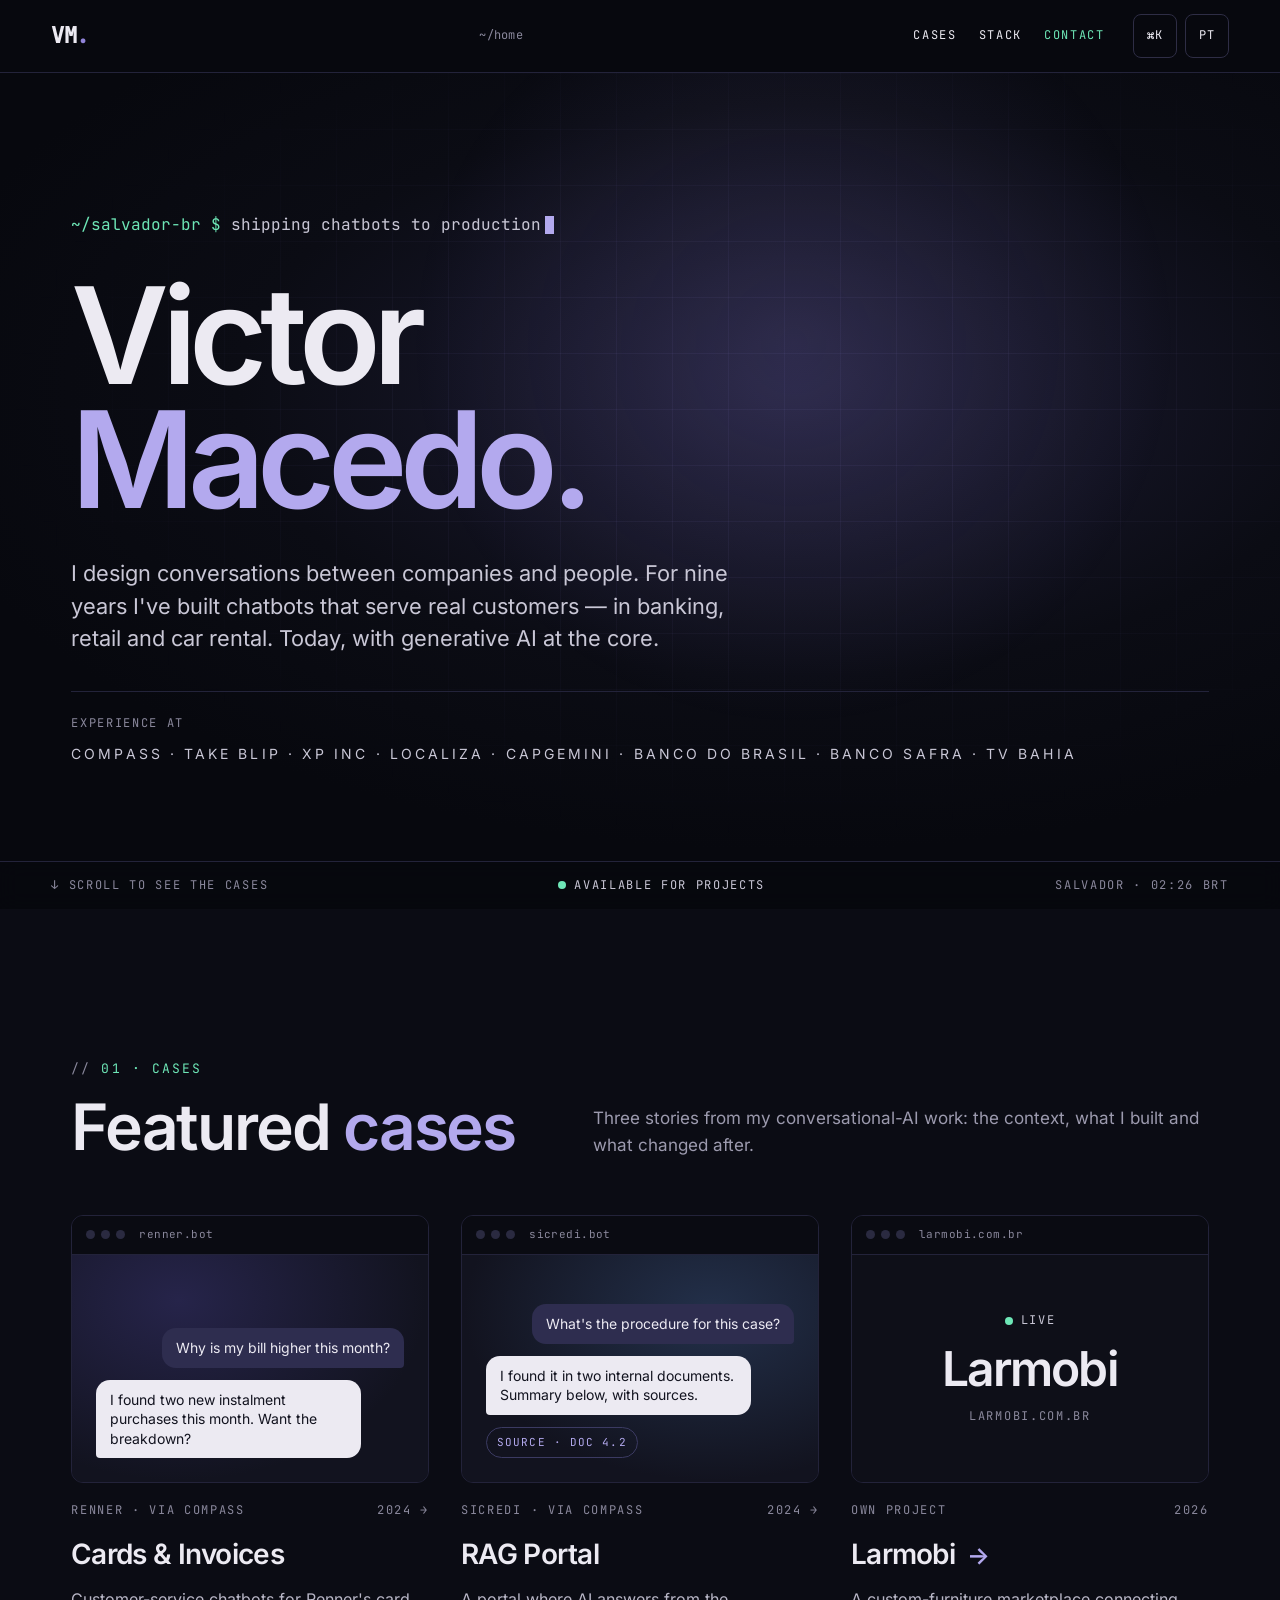
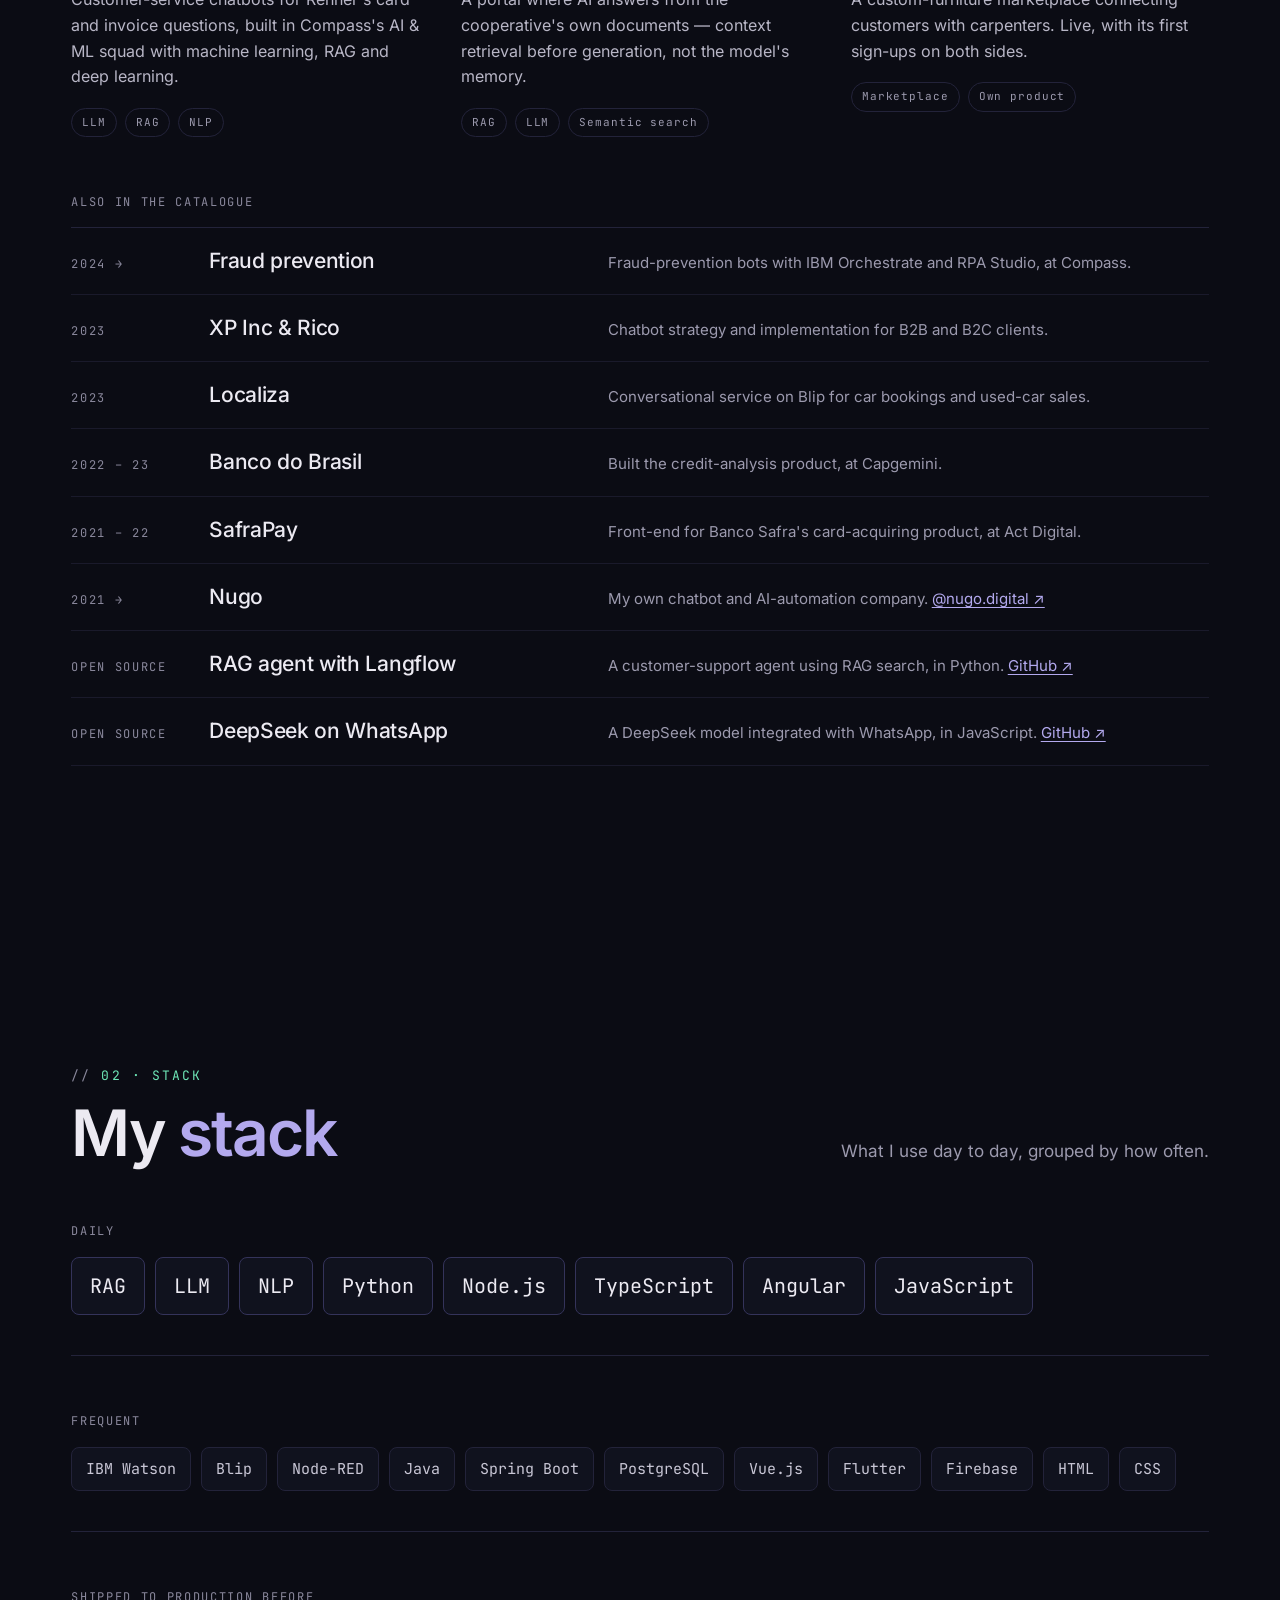
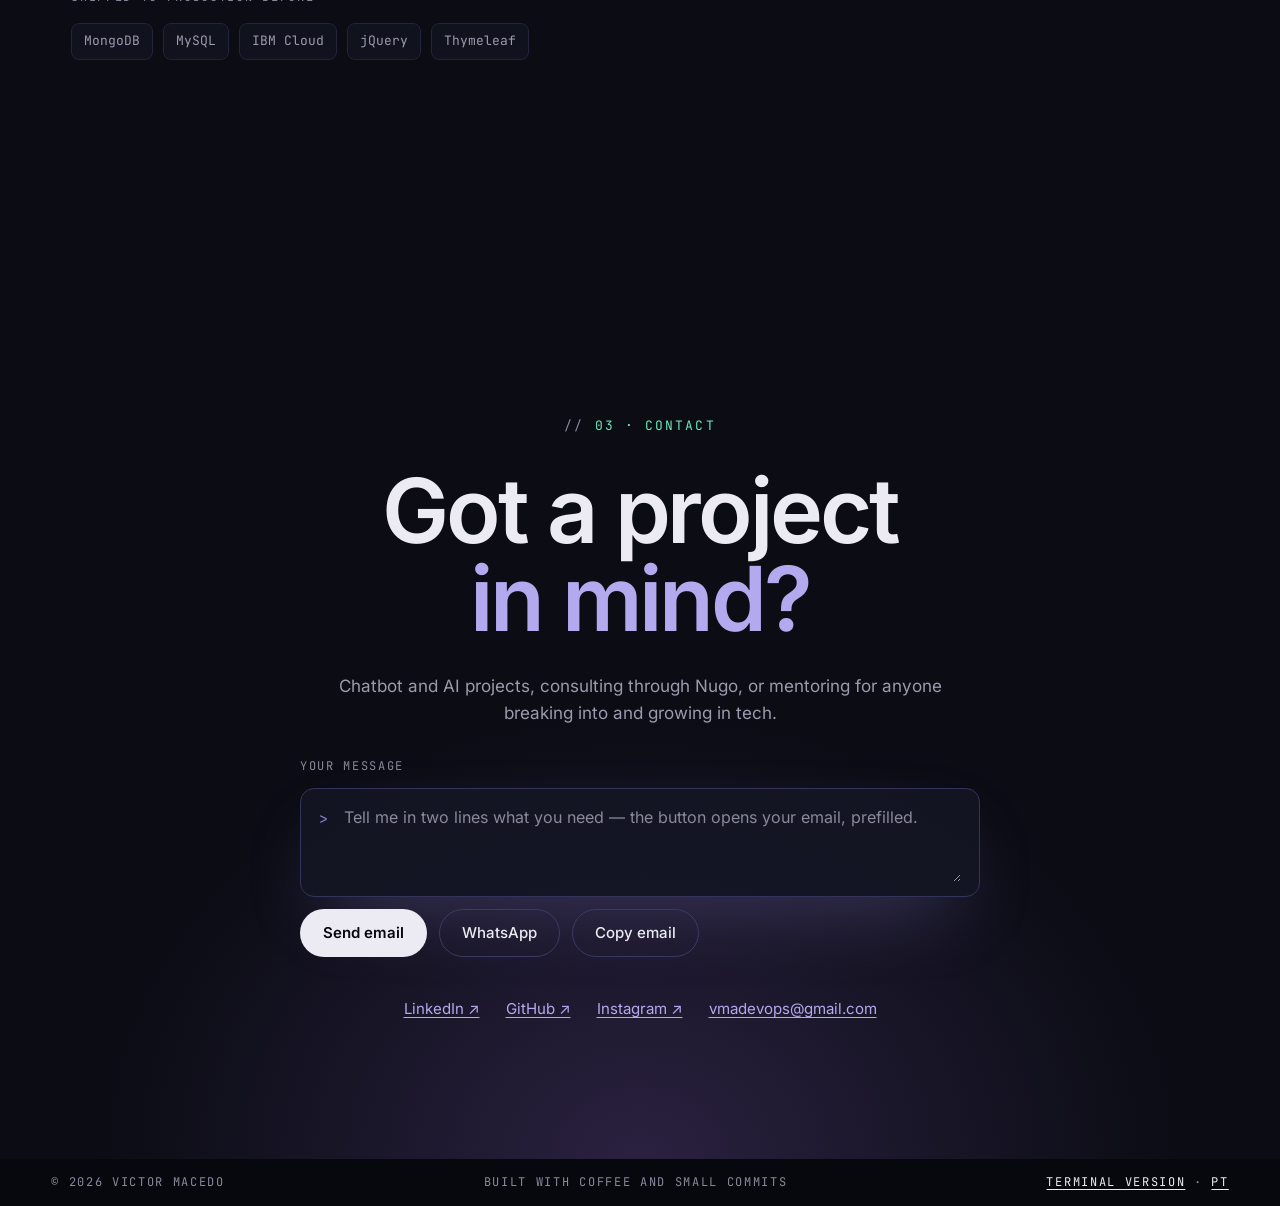
==== commit 818ca221: "Larmobi no ar: card com status, descrição e link Co-Authored-By: Claude Opus 5.5 <noreply@anthropic." ====
--- a/en/index.html
+++ b/en/index.html
@@ -82,10 +82,10 @@
   <p class="case__desc">A portal where AI answers from the cooperative&#x27;s own documents — context retrieval before generation, not the model&#x27;s memory.</p><ul class="tags" aria-label="Stack"><li>RAG</li><li>LLM</li><li>Semantic search</li></ul>
 </article>
 <article class="case reveal" id="case-larmobi">
-  <div class="window"><div class="window__bar" aria-hidden="true"><i></i><i></i><i></i><span class="mono">larmobi.bot</span></div><div class="frame frame--soon"><span class="mono signal">Coming soon</span><span class="frame__title">Larmobi</span><span class="mono dim">In development · 2026</span></div></div>
+  <div class="window"><div class="window__bar" aria-hidden="true"><i></i><i></i><i></i><span class="mono">larmobi.com.br</span></div><div class="frame frame--soon"><span class="status mono"><span class="status__dot"></span>Live</span><span class="frame__title">Larmobi</span><span class="mono dim">larmobi.com.br</span></div></div>
   <p class="meta mono"><span>Own project</span><span>2026</span></p>
-  <h3 class="case__name">Larmobi</h3>
-  
+  <h3 class="case__name">Larmobi<a class="case__link" href="https://larmobi.com.br" target="_blank" rel="noopener">→</a></h3>
+  <p class="case__desc">A custom-furniture marketplace connecting customers with carpenters. Live, with its first sign-ups on both sides.</p><ul class="tags" aria-label="Stack"><li>Marketplace</li><li>Own product</li></ul>
 </article></div>
   <div class="catalog"><h3 class="label mono">Also in the catalogue</h3><ul><li class="row reveal"><span class="row__year mono">2024 →</span><span class="row__name">Fraud prevention</span><span class="row__desc">Fraud-prevention bots with IBM Orchestrate and RPA Studio, at Compass.</span></li><li class="row reveal"><span class="row__year mono">2023</span><span class="row__name">XP Inc &amp; Rico</span><span class="row__desc">Chatbot strategy and implementation for B2B and B2C clients.</span></li><li class="row reveal"><span class="row__year mono">2023</span><span class="row__name">Localiza</span><span class="row__desc">Conversational service on Blip for car bookings and used-car sales.</span></li><li class="row reveal"><span class="row__year mono">2022 – 23</span><span class="row__name">Banco do Brasil</span><span class="row__desc">Built the credit-analysis product, at Capgemini.</span></li><li class="row reveal"><span class="row__year mono">2021 – 22</span><span class="row__name">SafraPay</span><span class="row__desc">Front-end for Banco Safra&#x27;s card-acquiring product, at Act Digital.</span></li><li class="row reveal"><span class="row__year mono">2021 →</span><span class="row__name">Nugo</span><span class="row__desc">My own chatbot and AI-automation company. <a href="https://www.instagram.com/nugo.digital/" target="_blank" rel="noopener">@nugo.digital ↗</a></span></li><li class="row reveal"><span class="row__year mono">Open source</span><span class="row__name">RAG agent with Langflow</span><span class="row__desc">A customer-support agent using RAG search, in Python. <a href="https://github.com/victormdev/rag-agent-python-langflow" target="_blank" rel="noopener">GitHub ↗</a></span></li><li class="row reveal"><span class="row__year mono">Open source</span><span class="row__name">DeepSeek on WhatsApp</span><span class="row__desc">A DeepSeek model integrated with WhatsApp, in JavaScript. <a href="https://github.com/victormdev/deepseek-whatsapp" target="_blank" rel="noopener">GitHub ↗</a></span></li></ul></div>
 </section>
